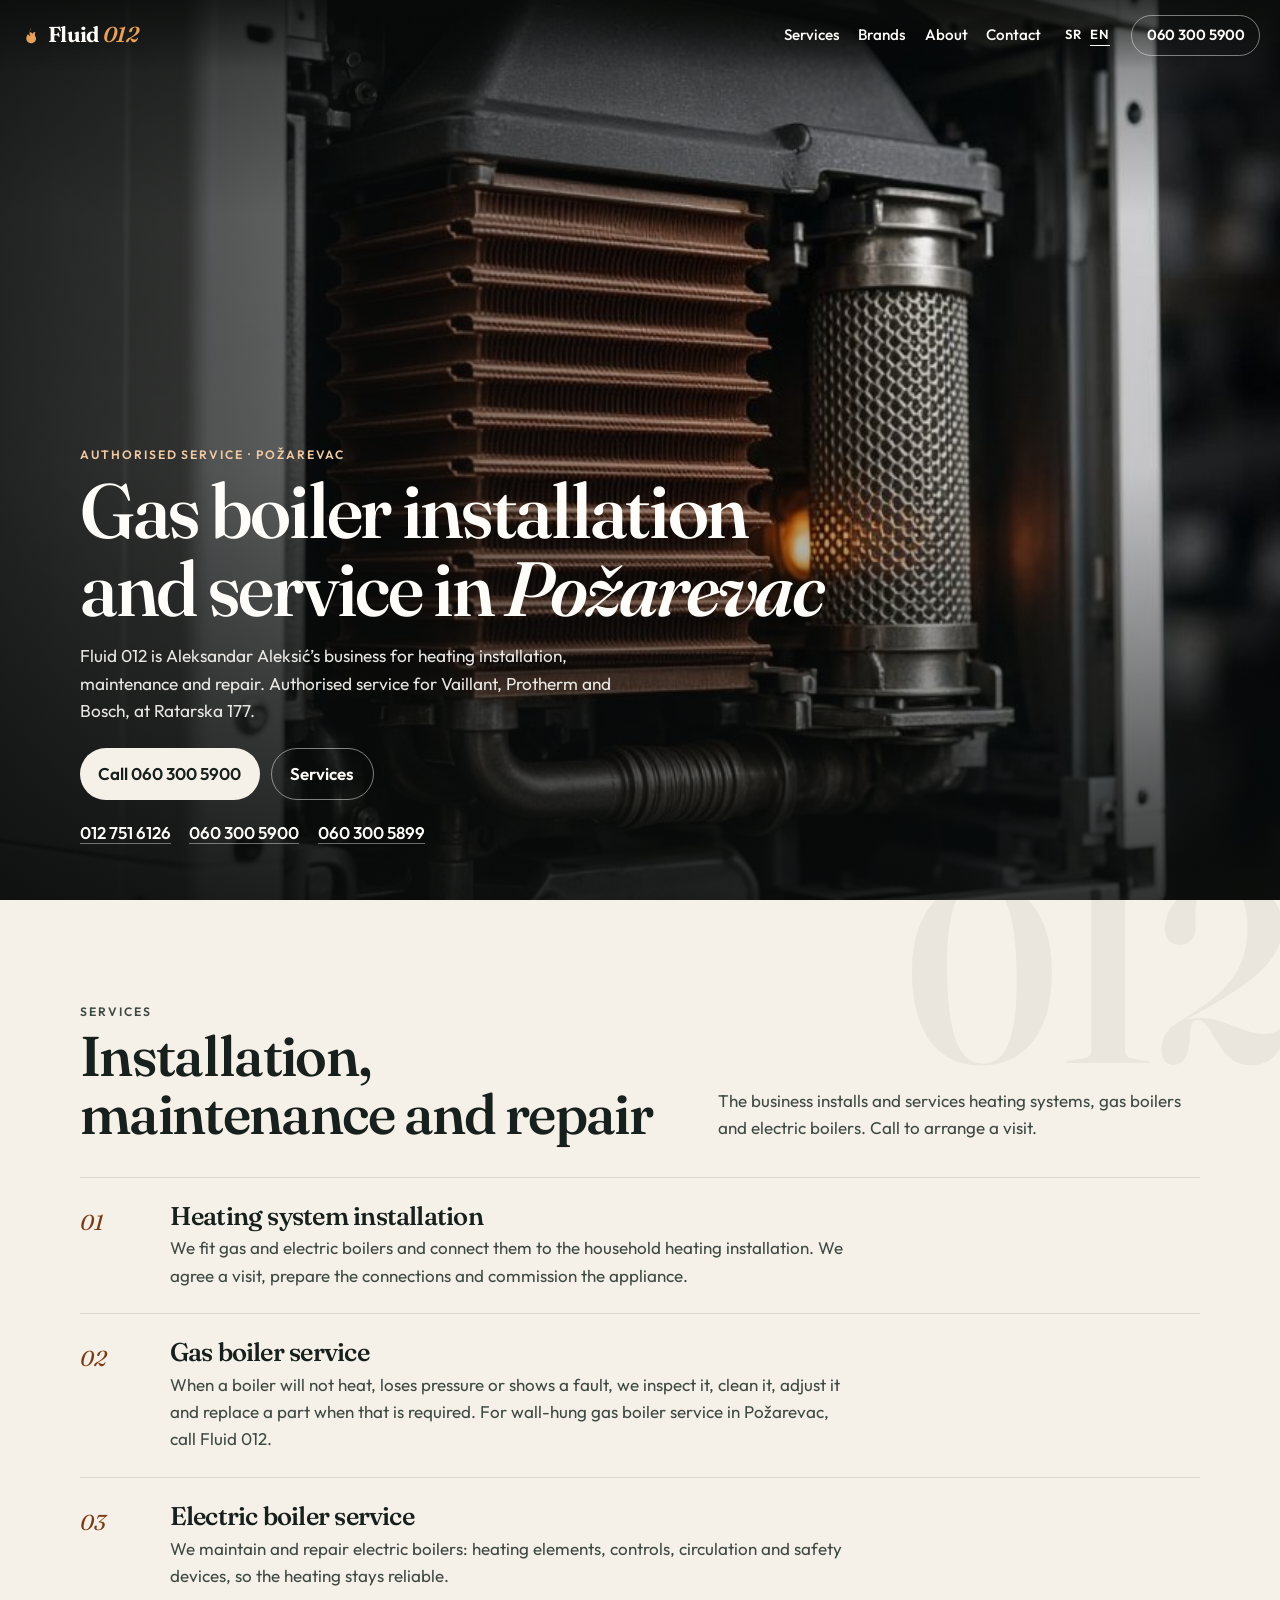
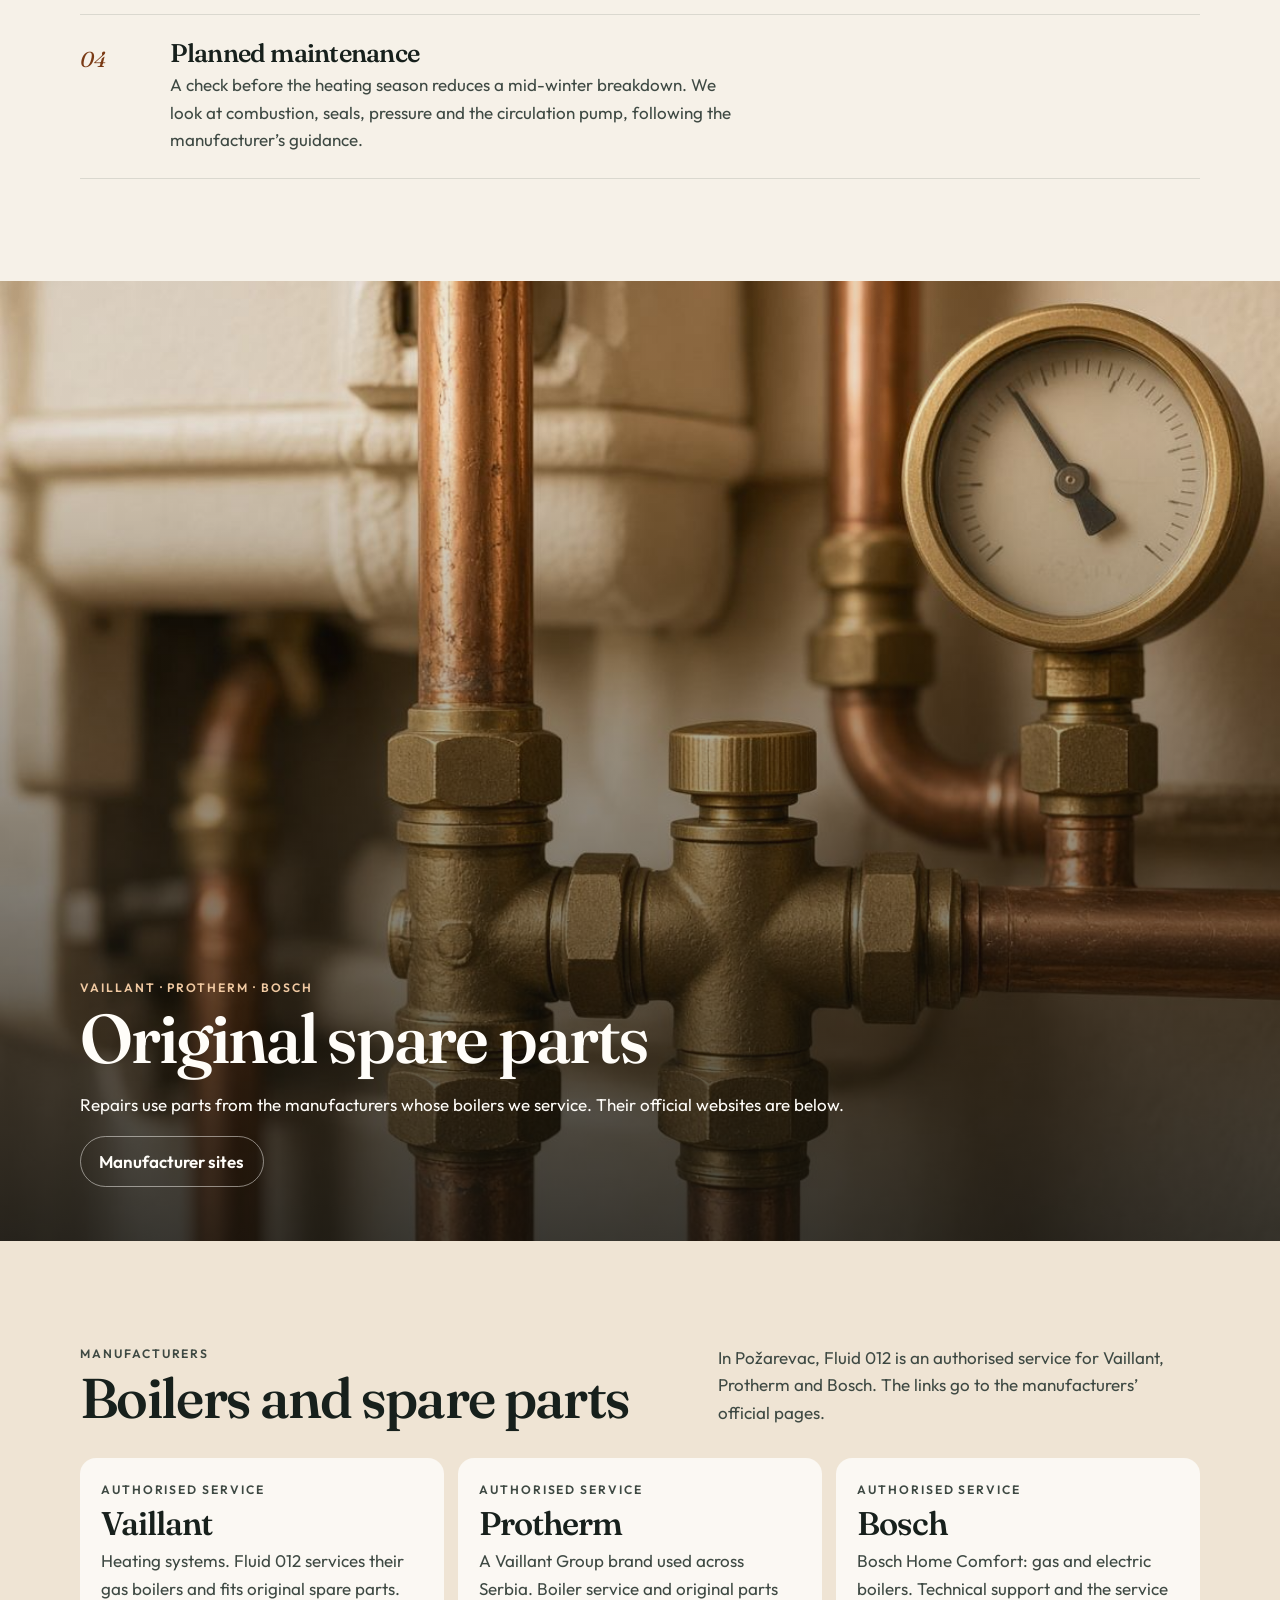
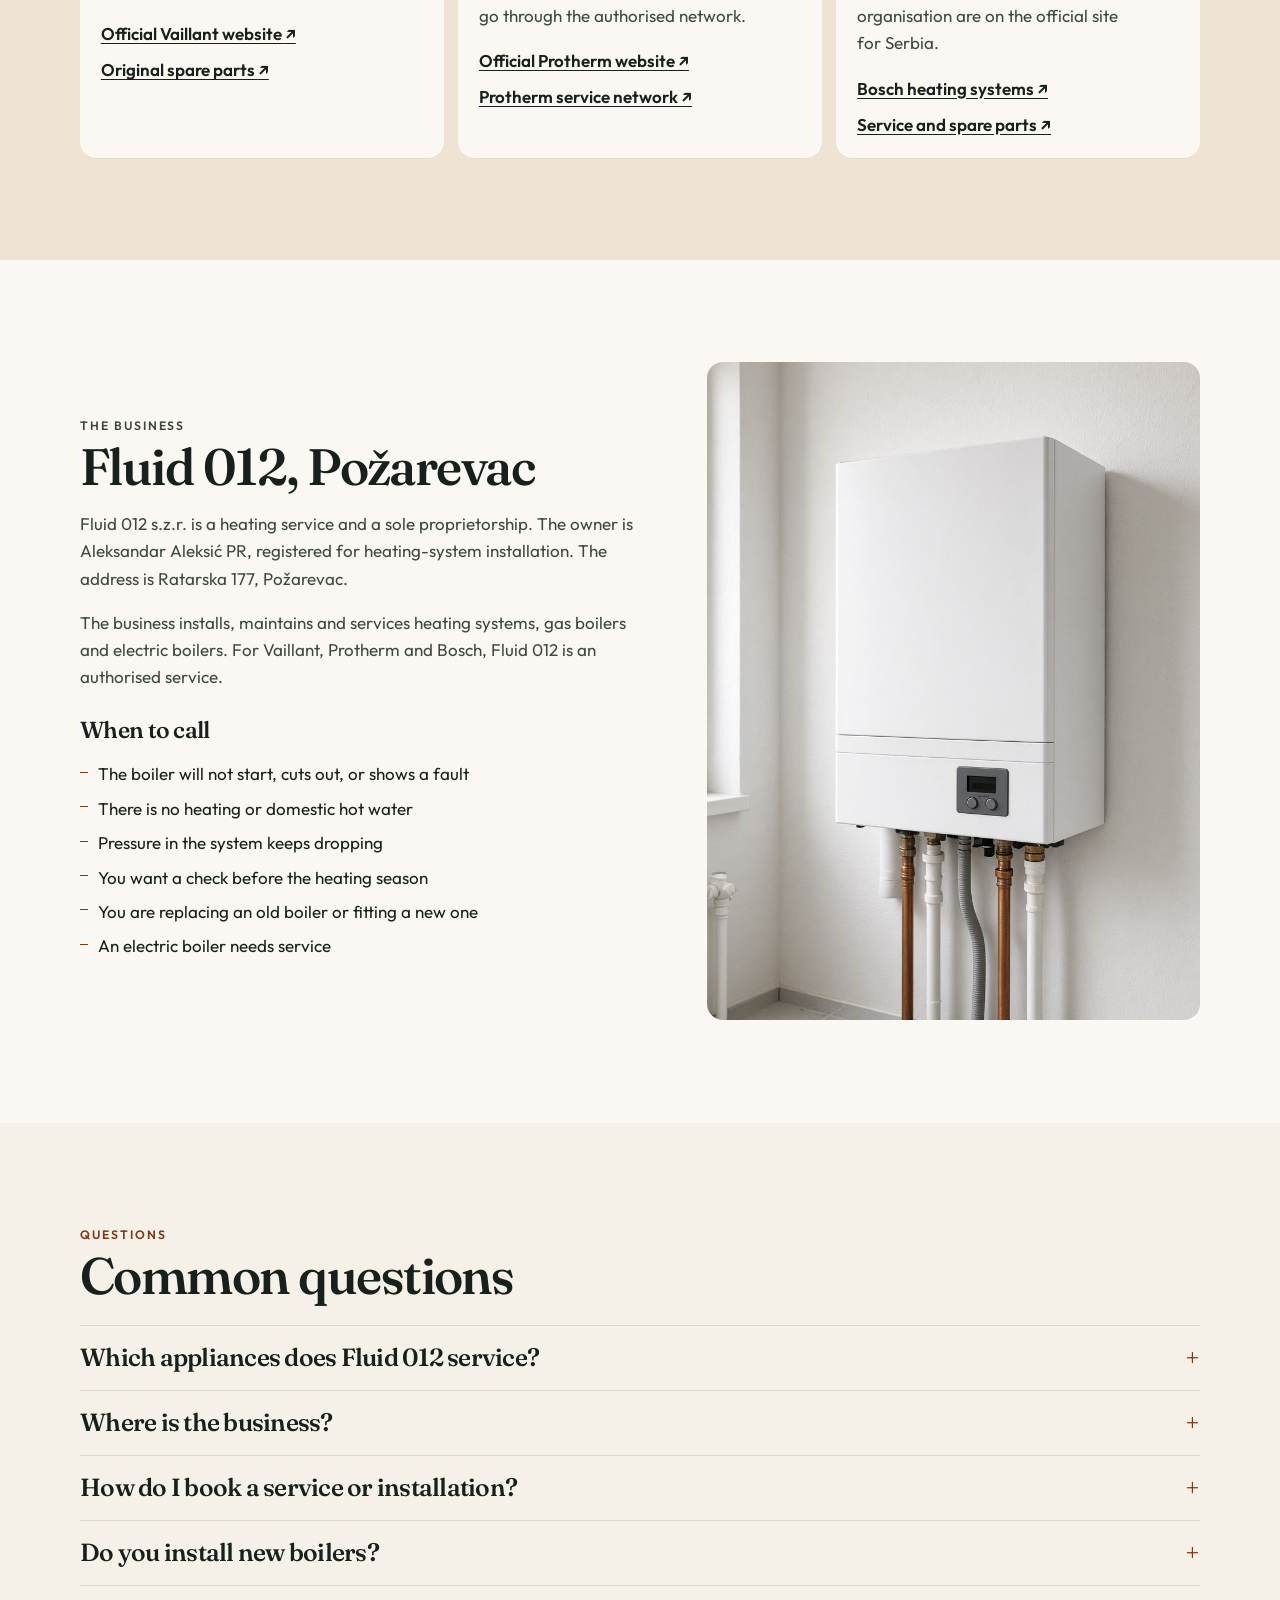
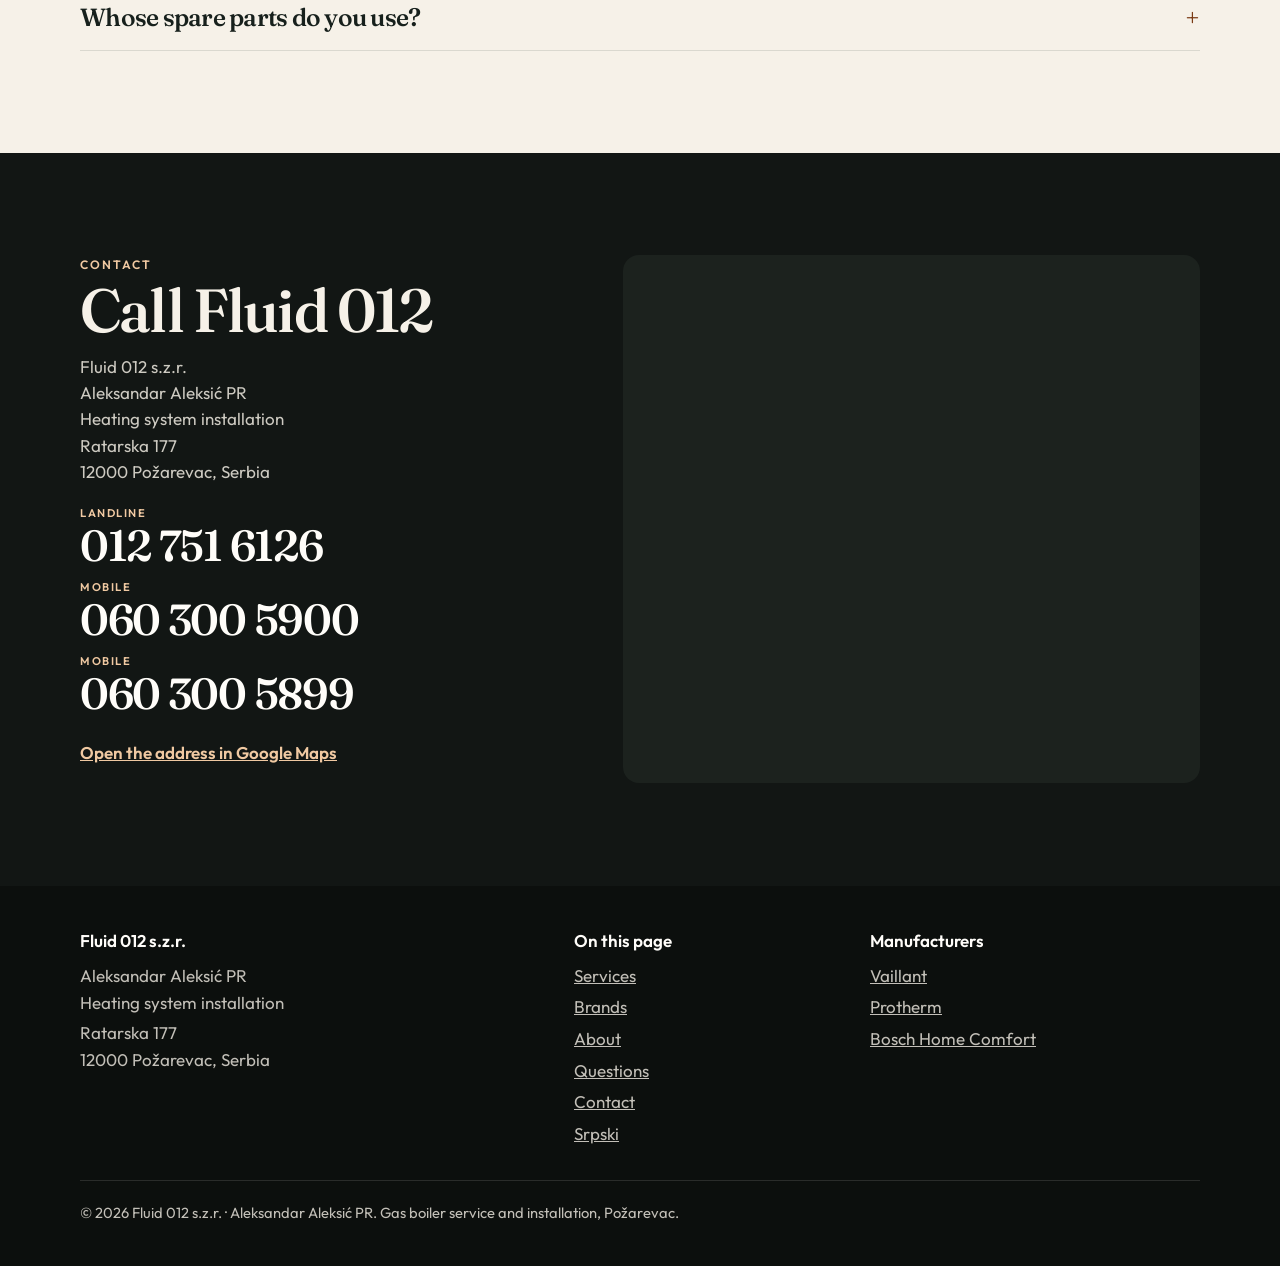
==== en/index.html @ 0beab087 "Dodaj prvu verziju sajta Fluid 012. Dvojezična stranica za servis gasnih kotlova u Požarevcu, sa SEO" ====
<!DOCTYPE html>
<html lang="en">
<head>
  <meta charset="utf-8">
  <meta name="viewport" content="width=device-width, initial-scale=1">
  <title>Gas boiler service in Požarevac | Fluid 012</title>
  <meta name="description" content="Installation, maintenance and service of gas and electric boilers in Požarevac, Serbia. Authorised for Vaillant, Protherm and Bosch. Ratarska 177.">
  <meta name="robots" content="index, follow, max-image-preview:large, max-snippet:-1, max-video-preview:-1">
  <meta name="author" content="Fluid 012">
  <meta name="theme-color" content="#101411">
  <meta name="format-detection" content="telephone=no">
  <meta name="geo.placename" content="Požarevac">
  <meta name="geo.region" content="RS">
  <meta name="geo.position" content="44.6286183;21.1639427">
  <meta name="ICBM" content="44.6286183, 21.1639427">
  <link rel="canonical" href="/en/">
  <link rel="alternate" hreflang="sr" href="/">
  <link rel="alternate" hreflang="en" href="/en/">
  <link rel="alternate" hreflang="x-default" href="/">
  <meta property="og:type" content="website">
  <meta property="og:locale" content="en_GB">
  <meta property="og:locale:alternate" content="sr_RS">
  <meta property="og:site_name" content="Fluid 012">
  <meta property="og:title" content="Gas boiler service in Požarevac | Fluid 012">
  <meta property="og:description" content="Installation, maintenance and service of gas and electric boilers. Authorised service for Vaillant, Protherm and Bosch. Ratarska 177, Požarevac.">
  <meta property="og:url" content="/en/">
  <meta property="og:image" content="/images/og-fluid-012.jpg">
  <meta property="og:image:width" content="1200">
  <meta property="og:image:height" content="675">
  <meta property="og:image:alt" content="Close-up of a wall-hung gas boiler heat exchanger and burner">
  <meta name="twitter:card" content="summary_large_image">
  <meta name="twitter:title" content="Gas boiler service in Požarevac | Fluid 012">
  <meta name="twitter:description" content="Installation, maintenance and service of gas and electric boilers in Požarevac. Vaillant, Protherm and Bosch.">
  <meta name="twitter:image" content="/images/og-fluid-012.jpg">
  <link rel="icon" href="../favicon.svg" type="image/svg+xml">
  <link rel="manifest" href="../site.webmanifest">
  <link rel="preload" as="image" href="../images/servis-gasnog-kotla.jpg" fetchpriority="high">
  <link rel="preconnect" href="https://fonts.googleapis.com">
  <link rel="preconnect" href="https://fonts.gstatic.com" crossorigin>
  <link href="https://fonts.googleapis.com/css2?family=Fraunces:ital,opsz,wght@0,9..144,560;0,9..144,640;1,9..144,560&family=Outfit:wght@400;500;600&display=swap" rel="stylesheet">
  <link rel="stylesheet" href="../css/styles.css?v=5">
  <script type="application/ld+json" id="ld">
  {
    "@context": "https://schema.org",
    "@graph": [
      {
        "@type": "HVACBusiness",
        "@id": "/en/#business",
        "name": "Fluid 012",
        "legalName": "Aleksandar Aleksić PR Instalacija grejnih sistema",
        "alternateName": ["Fluid 012 s.z.r.", "Aleksandar Aleksić PR"],
        "description": "Installation, maintenance and servicing of heating systems, gas boilers and electric boilers in Požarevac, Serbia. Authorised service for Vaillant, Protherm and Bosch.",
        "url": "/en/",
        "image": "/images/servis-gasnog-kotla.jpg",
        "logo": "/favicon.svg",
        "telephone": "+381127516126",
        "address": {
          "@type": "PostalAddress",
          "streetAddress": "Ratarska 177",
          "postalCode": "12000",
          "addressLocality": "Požarevac",
          "addressCountry": "RS"
        },
        "geo": {
          "@type": "GeoCoordinates",
          "latitude": 44.6286183,
          "longitude": 21.1639427
        },
        "hasMap": "https://www.openstreetmap.org/?mlat=44.6286183&mlon=21.1639427#map=18/44.6286183/21.1639427",
        "areaServed": {
          "@type": "City",
          "name": "Požarevac"
        },
        "slogan": "Gas boiler installation and service in Požarevac",
        "contactPoint": [
          {
            "@type": "ContactPoint",
            "telephone": "+381127516126",
            "contactType": "customer service",
            "areaServed": "RS",
            "availableLanguage": "Serbian"
          },
          {
            "@type": "ContactPoint",
            "telephone": "+381603005900",
            "contactType": "customer service",
            "areaServed": "RS",
            "availableLanguage": "Serbian"
          },
          {
            "@type": "ContactPoint",
            "telephone": "+381603005899",
            "contactType": "customer service",
            "areaServed": "RS",
            "availableLanguage": "Serbian"
          }
        ],
        "hasOfferCatalog": {
          "@type": "OfferCatalog",
          "name": "Heating services",
          "itemListElement": [
            {
              "@type": "Offer",
              "itemOffered": {
                "@type": "Service",
                "name": "Heating system installation",
                "serviceType": "Heating installation",
                "areaServed": "Požarevac"
              }
            },
            {
              "@type": "Offer",
              "itemOffered": {
                "@type": "Service",
                "name": "Gas boiler service",
                "serviceType": "Gas boiler repair",
                "areaServed": "Požarevac"
              }
            },
            {
              "@type": "Offer",
              "itemOffered": {
                "@type": "Service",
                "name": "Electric boiler service",
                "serviceType": "Electric boiler repair",
                "areaServed": "Požarevac"
              }
            },
            {
              "@type": "Offer",
              "itemOffered": {
                "@type": "Service",
                "name": "Heating system maintenance",
                "serviceType": "Heating maintenance",
                "areaServed": "Požarevac"
              }
            }
          ]
        }
      },
      {
        "@type": "WebPage",
        "@id": "/en/#page",
        "url": "/en/",
        "name": "Gas boiler service in Požarevac | Fluid 012",
        "description": "Installation, maintenance and service of gas and electric boilers in Požarevac. Authorised service for Vaillant, Protherm and Bosch.",
        "inLanguage": "en",
        "isPartOf": { "@id": "/en/#business" },
        "about": { "@id": "/en/#business" },
        "primaryImageOfPage": {
          "@type": "ImageObject",
          "url": "/images/servis-gasnog-kotla.jpg",
          "width": 1280,
          "height": 720,
          "caption": "Close-up of a wall-hung gas boiler heat exchanger and burner"
        }
      },
      {
        "@type": "FAQPage",
        "@id": "/en/#faq",
        "inLanguage": "en",
        "mainEntity": [
          {
            "@type": "Question",
            "name": "Which appliances does Fluid 012 service?",
            "acceptedAnswer": {
              "@type": "Answer",
              "text": "Fluid 012 installs, maintains and services heating systems, gas boilers and electric boilers. It is an authorised service for Vaillant, Protherm and Bosch."
            }
          },
          {
            "@type": "Question",
            "name": "Where is the business?",
            "acceptedAnswer": {
              "@type": "Answer",
              "text": "Ratarska 177, 12000 Požarevac, Serbia."
            }
          },
          {
            "@type": "Question",
            "name": "How do I book a service or installation?",
            "acceptedAnswer": {
              "@type": "Answer",
              "text": "Call 012 751 6126, 060 300 5900 or 060 300 5899 and arrange a time."
            }
          },
          {
            "@type": "Question",
            "name": "Do you install new boilers?",
            "acceptedAnswer": {
              "@type": "Answer",
              "text": "Yes. The business installs and services heating systems, gas boilers and electric boilers."
            }
          },
          {
            "@type": "Question",
            "name": "Whose spare parts do you use?",
            "acceptedAnswer": {
              "@type": "Answer",
              "text": "Original spare parts from Vaillant, Protherm and Bosch. Official pages of those manufacturers are in the Boilers and spare parts section."
            }
          }
        ]
      }
    ]
  }
  </script>
</head>
<body>
  <a class="skip" href="#sadrzaj">Skip to content</a>
  <header class="site-header" data-header>
    <a class="logo" href="#vrh">
      <svg viewBox="0 0 32 32" aria-hidden="true"><path fill="#e7a15a" d="M16.6 4.2c.5 3.4-.7 5.3-2.1 7.2 2.3-.3 4.4.8 5.2 3 .9-2.2 3-3.3 4.9-3-1.5 3-.8 5.5.2 7.4 2.1 3.4.2 8.6-4.6 9.9-4.4 1.2-8.8-1.2-9.9-5.2-.9-3.5.6-6.3 2.5-9 .8 1.8 2.2 2.8 3.6 2.9-1.6-3-1.5-6.2.2-13.2z"/></svg>
      <span>Fluid <em>012</em></span>
    </a>
    <button class="nav-toggle" type="button" aria-expanded="false" aria-controls="nav" data-nav-toggle>
      <span class="sr-only">Menu</span>
      <span aria-hidden="true"></span>
    </button>
    <nav class="site-nav" id="nav" data-nav aria-label="Main">
      <a href="#usluge">Services</a>
      <a href="#brendovi">Brands</a>
      <a href="#o-nama">About</a>
      <a href="#kontakt">Contact</a>
      <span class="lang">
        <a href="../index.html" hreflang="sr" lang="sr">SR</a>
        <a href="index.html" hreflang="en" lang="en" aria-current="page">EN</a>
      </span>
    </nav>
    <a class="header-call" href="tel:+381603005900">060 300 5900</a>
  </header>

  <main id="sadrzaj">
    <section class="hero" id="vrh" aria-labelledby="naslov">
      <img class="hero__photo" src="../images/servis-gasnog-kotla.jpg" width="1280" height="720" alt="Close-up of the copper heat exchanger and burner inside a wall-hung gas boiler" fetchpriority="high" decoding="async">
      <div class="hero__shade" aria-hidden="true"></div>
      <div class="hero__inner wrap">
        <p class="eyebrow eyebrow--light">Authorised service · Požarevac</p>
        <h1 id="naslov">Gas boiler installation and service in <em>Požarevac</em></h1>
        <p class="hero__lead">Fluid 012 is Aleksandar Aleksić’s business for heating installation, maintenance and repair. Authorised service for Vaillant, Protherm and Bosch, at Ratarska 177.</p>
        <div class="hero__actions">
          <a class="btn btn--light" href="tel:+381603005900">Call 060 300 5900</a>
          <a class="btn btn--ghost" href="#usluge">Services</a>
        </div>
        <ul class="phone-row">
          <li><a href="tel:+381127516126">012 751 6126</a></li>
          <li><a href="tel:+381603005900">060 300 5900</a></li>
          <li><a href="tel:+381603005899">060 300 5899</a></li>
        </ul>
      </div>
    </section>

    <section class="section services" id="usluge" aria-labelledby="usluge-naslov">
      <p class="watermark" aria-hidden="true">012</p>
      <div class="wrap">
        <div class="section-head">
          <div>
            <p class="eyebrow">Services</p>
            <h2 id="usluge-naslov">Installation, maintenance and repair</h2>
          </div>
          <p>The business installs and services heating systems, gas boilers and electric boilers. Call to arrange a visit.</p>
        </div>
        <ol class="service-list">
          <li>
            <article class="service">
              <span class="service__n">01</span>
              <div>
                <h3>Heating system installation</h3>
                <p>We fit gas and electric boilers and connect them to the household heating installation. We agree a visit, prepare the connections and commission the appliance.</p>
              </div>
            </article>
          </li>
          <li>
            <article class="service">
              <span class="service__n">02</span>
              <div>
                <h3>Gas boiler service</h3>
                <p>When a boiler will not heat, loses pressure or shows a fault, we inspect it, clean it, adjust it and replace a part when that is required. For wall-hung gas boiler service in Požarevac, call Fluid 012.</p>
              </div>
            </article>
          </li>
          <li>
            <article class="service">
              <span class="service__n">03</span>
              <div>
                <h3>Electric boiler service</h3>
                <p>We maintain and repair electric boilers: heating elements, controls, circulation and safety devices, so the heating stays reliable.</p>
              </div>
            </article>
          </li>
          <li>
            <article class="service">
              <span class="service__n">04</span>
              <div>
                <h3>Planned maintenance</h3>
                <p>A check before the heating season reduces a mid-winter breakdown. We look at combustion, seals, pressure and the circulation pump, following the manufacturer’s guidance.</p>
              </div>
            </article>
          </li>
        </ol>
      </div>
    </section>

    <section class="band" aria-labelledby="delovi-naslov">
      <img src="../images/rezervni-delovi-grejanje.jpg" width="1152" height="864" alt="Close-up of copper heating pipes, brass valves and a pressure gauge" loading="lazy" decoding="async">
      <div class="band__shade" aria-hidden="true"></div>
      <div class="band__copy">
        <div class="wrap">
          <p class="eyebrow eyebrow--light">Vaillant · Protherm · Bosch</p>
          <h2 id="delovi-naslov">Original spare parts</h2>
          <p>Repairs use parts from the manufacturers whose boilers we service. Their official websites are below.</p>
          <a class="btn btn--ghost" href="#brendovi">Manufacturer sites</a>
        </div>
      </div>
    </section>

    <section class="section brands" id="brendovi" aria-labelledby="brendovi-naslov">
      <div class="wrap">
        <div class="section-head">
          <div>
            <p class="eyebrow">Manufacturers</p>
            <h2 id="brendovi-naslov">Boilers and spare parts</h2>
          </div>
          <p>In Požarevac, Fluid 012 is an authorised service for Vaillant, Protherm and Bosch. The links go to the manufacturers’ official pages.</p>
        </div>
        <div class="brand-grid">
          <article class="brand">
            <p class="eyebrow">Authorised service</p>
            <h3>Vaillant</h3>
            <p>Heating systems. Fluid 012 services their gas boilers and fits original spare parts.</p>
            <div class="brand__links">
              <a href="https://www.vaillant.rs/" target="_blank" rel="noopener noreferrer">Official Vaillant website <span aria-hidden="true">↗</span><span class="sr-only"> (opens in a new window)</span></a>
              <a href="https://www.vaillant.rs/servis/treba-vam-popravka-tu-smo-da-vas-podrzimo/" target="_blank" rel="noopener noreferrer">Original spare parts <span aria-hidden="true">↗</span><span class="sr-only"> (opens in a new window)</span></a>
            </div>
          </article>
          <article class="brand">
            <p class="eyebrow">Authorised service</p>
            <h3>Protherm</h3>
            <p>A Vaillant Group brand used across Serbia. Boiler service and original parts go through the authorised network.</p>
            <div class="brand__links">
              <a href="https://protherm.rs/" target="_blank" rel="noopener noreferrer">Official Protherm website <span aria-hidden="true">↗</span><span class="sr-only"> (opens in a new window)</span></a>
              <a href="https://protherm.rs/servis/servis/" target="_blank" rel="noopener noreferrer">Protherm service network <span aria-hidden="true">↗</span><span class="sr-only"> (opens in a new window)</span></a>
            </div>
          </article>
          <article class="brand">
            <p class="eyebrow">Authorised service</p>
            <h3>Bosch</h3>
            <p>Bosch Home Comfort: gas and electric boilers. Technical support and the service organisation are on the official site for Serbia.</p>
            <div class="brand__links">
              <a href="https://www.bosch-homecomfort.com/rs/sr/ocs/rezidencijalni-objekti/sistemi-grejanja-18047456-c/" target="_blank" rel="noopener noreferrer">Bosch heating systems <span aria-hidden="true">↗</span><span class="sr-only"> (opens in a new window)</span></a>
              <a href="https://www.bosch-homecomfort.com/rs/sr/rezidencijalni-objekti/servis-i-podrska/tehnicka-podrska-i-servis/" target="_blank" rel="noopener noreferrer">Service and spare parts <span aria-hidden="true">↗</span><span class="sr-only"> (opens in a new window)</span></a>
            </div>
          </article>
        </div>
      </div>
    </section>

    <section class="section about" id="o-nama" aria-labelledby="o-nama-naslov">
      <div class="wrap about__grid">
        <div class="about__copy">
          <p class="eyebrow">The business</p>
          <h2 id="o-nama-naslov">Fluid 012, Požarevac</h2>
          <p>Fluid 012 s.z.r. is a heating service and a sole proprietorship. The owner is Aleksandar Aleksić PR, registered for heating-system installation. The address is Ratarska 177, Požarevac.</p>
          <p>The business installs, maintains and services heating systems, gas boilers and electric boilers. For Vaillant, Protherm and Bosch, Fluid 012 is an authorised service.</p>
          <h3>When to call</h3>
          <ul class="checklist">
            <li>The boiler will not start, cuts out, or shows a fault</li>
            <li>There is no heating or domestic hot water</li>
            <li>Pressure in the system keeps dropping</li>
            <li>You want a check before the heating season</li>
            <li>You are replacing an old boiler or fitting a new one</li>
            <li>An electric boiler needs service</li>
          </ul>
        </div>
        <figure class="about__figure">
          <img src="../images/zidni-gasni-kotao.jpg" width="864" height="1152" alt="White wall-hung gas boiler with copper and white pipe connections, photographed up close" loading="lazy" decoding="async">
        </figure>
      </div>
    </section>

    <section class="section faq" id="pitanja" aria-labelledby="pitanja-naslov">
      <div class="wrap">
        <p class="eyebrow">Questions</p>
        <h2 id="pitanja-naslov">Common questions</h2>
        <details>
          <summary><h3>Which appliances does Fluid 012 service?</h3></summary>
          <p>Fluid 012 installs, maintains and services heating systems, gas boilers and electric boilers. It is an authorised service for Vaillant, Protherm and Bosch.</p>
        </details>
        <details>
          <summary><h3>Where is the business?</h3></summary>
          <p>Ratarska 177, 12000 Požarevac, Serbia.</p>
        </details>
        <details>
          <summary><h3>How do I book a service or installation?</h3></summary>
          <p>Call <a href="tel:+381127516126">012 751 6126</a>, <a href="tel:+381603005900">060 300 5900</a> or <a href="tel:+381603005899">060 300 5899</a> and arrange a time.</p>
        </details>
        <details>
          <summary><h3>Do you install new boilers?</h3></summary>
          <p>Yes. The business installs and services heating systems, gas boilers and electric boilers.</p>
        </details>
        <details>
          <summary><h3>Whose spare parts do you use?</h3></summary>
          <p>Original spare parts from Vaillant, Protherm and Bosch. Official pages are in the <a href="#brendovi">Boilers and spare parts</a> section.</p>
        </details>
      </div>
    </section>

    <section class="contact" id="kontakt" aria-labelledby="kontakt-naslov">
      <div class="wrap contact__grid">
        <div>
          <p class="eyebrow eyebrow--light">Contact</p>
          <h2 id="kontakt-naslov">Call Fluid 012</h2>
          <address>
            Fluid 012 s.z.r.<br>
            Aleksandar Aleksić PR<br>
            Heating system installation<br>
            Ratarska 177<br>
            12000 Požarevac, Serbia
          </address>
          <ul class="contact__phones">
            <li><a href="tel:+381127516126"><small>Landline</small>012 751 6126</a></li>
            <li><a href="tel:+381603005900"><small>Mobile</small>060 300 5900</a></li>
            <li><a href="tel:+381603005899"><small>Mobile</small>060 300 5899</a></li>
          </ul>
          <p><a class="map-link" href="https://www.google.com/maps/search/?api=1&amp;query=Ratarska+177,+12000+Po%C5%BEarevac" target="_blank" rel="noopener noreferrer">Open the address in Google Maps <span class="sr-only">(opens in a new window)</span></a></p>
        </div>
        <div class="map-frame">
          <iframe title="Map: Ratarska 177, Požarevac" src="https://www.openstreetmap.org/export/embed.html?bbox=21.1559%2C44.6236%2C21.1719%2C44.6336&amp;layer=mapnik&amp;marker=44.6286183%2C21.1639427" loading="lazy" referrerpolicy="no-referrer-when-downgrade"></iframe>
        </div>
      </div>
    </section>
  </main>

  <footer class="site-footer">
    <div class="wrap footer__grid">
      <div>
        <strong>Fluid 012 s.z.r.</strong>
        <p>Aleksandar Aleksić PR<br>Heating system installation</p>
        <p>Ratarska 177<br>12000 Požarevac, Serbia</p>
      </div>
      <div>
        <strong>On this page</strong>
        <ul>
          <li><a href="#usluge">Services</a></li>
          <li><a href="#brendovi">Brands</a></li>
          <li><a href="#o-nama">About</a></li>
          <li><a href="#pitanja">Questions</a></li>
          <li><a href="#kontakt">Contact</a></li>
          <li><a href="../index.html" hreflang="sr" lang="sr">Srpski</a></li>
        </ul>
      </div>
      <div>
        <strong>Manufacturers</strong>
        <ul>
          <li><a href="https://www.vaillant.rs/" target="_blank" rel="noopener noreferrer">Vaillant</a></li>
          <li><a href="https://protherm.rs/" target="_blank" rel="noopener noreferrer">Protherm</a></li>
          <li><a href="https://www.bosch-homecomfort.com/rs/sr/ocs/rezidencijalni-objekti/sistemi-grejanja-18047456-c/" target="_blank" rel="noopener noreferrer">Bosch Home Comfort</a></li>
        </ul>
      </div>
    </div>
    <div class="wrap legal">
      <p>© <span data-year>2026</span> Fluid 012 s.z.r. · Aleksandar Aleksić PR. Gas boiler service and installation, Požarevac.</p>
    </div>
  </footer>
  <a class="callbar" href="tel:+381603005900">Call · 060 300 5900</a>
  <script src="../js/main.js"></script>
</body>
</html>
---- css/styles.css ----
:root {
  --ink: #17201c;
  --ink-soft: #3e4943;
  --cream: #f6f1e8;
  --cream-deep: #efe4d4;
  --paper: #fbf8f3;
  --copper: #c56a32;
  --copper-deep: #7a3a14;
  --copper-light: #f0c9a2;
  --line: rgba(23, 32, 28, 0.12);
  --dark: #121614;
  --header: 4.4rem;
  --max: 70rem;
  --serif: "Fraunces", "Iowan Old Style", Palatino, Georgia, serif;
  --sans: "Outfit", "Segoe UI", sans-serif;
  color-scheme: light;
}

*,
*::before,
*::after { box-sizing: border-box; }

html { scroll-behavior: smooth; }
[id] { scroll-margin-top: calc(var(--header) + 0.6rem); }

body {
  margin: 0;
  font-family: var(--sans);
  font-size: 1.0625rem;
  font-weight: 400;
  line-height: 1.6;
  color: var(--ink);
  background: var(--cream);
}

img { max-width: 100%; display: block; }
button, input { font: inherit; }
a { color: inherit; }
h1, h2, h3 {
  font-family: var(--serif);
  font-weight: 560;
  letter-spacing: -0.03em;
  line-height: 1.02;
  text-wrap: balance;
}
p { text-wrap: pretty; }

::selection { background: #e7b48a; color: var(--ink); }

:focus-visible {
  outline: 2px solid var(--copper);
  outline-offset: 3px;
}

.skip {
  position: absolute;
  left: 0.8rem;
  top: -4rem;
  z-index: 80;
  background: var(--paper);
  color: var(--ink);
  padding: 0.55rem 0.8rem;
  border-radius: 0.4rem;
}

.skip:focus { top: 0.6rem; }

.sr-only {
  position: absolute;
  width: 1px;
  height: 1px;
  padding: 0;
  margin: -1px;
  overflow: hidden;
  clip: rect(0, 0, 0, 0);
  white-space: nowrap;
  border: 0;
}

.wrap {
  width: min(var(--max), calc(100% - 2.5rem));
  margin-inline: auto;
}

.eyebrow {
  margin: 0;
  font-family: var(--sans);
  font-size: 0.76rem;
  font-weight: 600;
  letter-spacing: 0.16em;
  text-transform: uppercase;
  color: var(--copper-deep);
}

.eyebrow--light { color: var(--copper-light); }

.site-header {
  position: fixed;
  inset: 0 0 auto 0;
  z-index: 30;
  display: flex;
  align-items: center;
  gap: 1rem;
  height: var(--header);
  padding: 0 1.25rem;
  color: #fffdf9;
  background: linear-gradient(180deg, rgba(8, 10, 9, 0.62), rgba(8, 10, 9, 0));
}

.site-header.is-solid {
  color: var(--ink);
  background: rgba(246, 241, 232, 0.94);
  backdrop-filter: blur(14px);
  box-shadow: 0 1px 0 rgba(23, 32, 28, 0.08);
}

.logo {
  display: inline-flex;
  align-items: center;
  gap: 0.5rem;
  text-decoration: none;
  font-family: var(--serif);
  font-size: 1.35rem;
  font-weight: 640;
  letter-spacing: -0.03em;
}

.logo svg { width: 1.25rem; height: 1.25rem; flex: none; }
.logo em { font-style: italic; font-weight: 560; color: #e7a15a; }

.site-nav {
  display: flex;
  align-items: center;
  gap: 1.15rem;
  margin-left: auto;
}

.site-nav > a {
  text-decoration: none;
  font-size: 0.95rem;
  font-weight: 500;
}

.lang {
  display: inline-flex;
  gap: 0.45rem;
  margin-left: 0.35rem;
  font-size: 0.82rem;
  letter-spacing: 0.08em;
}

.lang a { text-decoration: none; font-weight: 600; }
.lang a[aria-current="page"] { border-bottom: 1px solid currentColor; }

.header-call {
  display: inline-flex;
  align-items: center;
  margin-left: 0.35rem;
  padding: 0.48rem 0.9rem;
  border-radius: 999px;
  border: 1px solid rgba(255, 253, 249, 0.45);
  text-decoration: none;
  font-weight: 600;
  font-size: 0.92rem;
  white-space: nowrap;
}

.is-solid .header-call {
  background: var(--ink);
  color: var(--cream);
  border-color: var(--ink);
}

.nav-toggle {
  display: flex;
  align-items: center;
  justify-content: center;
  position: fixed;
  top: 0.85rem;
  right: 0.9rem;
  z-index: 60;
  width: 2.75rem;
  height: 2.75rem;
  margin: 0;
  border-radius: 999px;
  border: 1px solid rgba(255, 253, 249, 0.9);
  background: rgba(16, 20, 17, 0.72);
  color: #fffdf9;
  cursor: pointer;
}

@media (min-width: 861px) {
  .nav-toggle { display: none; }
}

.nav-toggle span[aria-hidden="true"] {
  display: block;
  width: 1.05rem;
  height: 1px;
  background: currentColor;
  box-shadow: 0 6px 0 currentColor;
}

.hero {
  position: relative;
  min-height: 100vh;
  min-height: 100svh;
  color: #fffdf9;
  background: var(--dark);
  overflow: hidden;
}

.hero__photo {
  position: absolute;
  left: 50%;
  top: 48%;
  width: 118%;
  height: 118%;
  max-width: none;
  object-fit: cover;
  object-position: 50% 46%;
  transform: translate(-50%, -50%) scale(1);
  animation: push 26s ease-in-out infinite alternate;
}

@keyframes push {
  from { transform: translate(-50%, -50%) scale(1); }
  to { transform: translate(-50%, -50%) scale(1.08); }
}

.hero__shade {
  position: absolute;
  inset: 0;
  background:
    linear-gradient(90deg, rgba(10, 12, 11, 0.78) 0%, rgba(10, 12, 11, 0.42) 42%, rgba(10, 12, 11, 0.05) 70%),
    linear-gradient(180deg, rgba(10, 12, 11, 0.45) 0%, rgba(10, 12, 11, 0) 24%, rgba(10, 12, 11, 0.05) 52%, rgba(10, 12, 11, 0.78) 100%);
}

.hero__inner {
  position: relative;
  z-index: 1;
  min-height: 100vh;
  min-height: 100svh;
  display: flex;
  flex-direction: column;
  justify-content: flex-end;
  padding-top: calc(var(--header) + 1rem);
  padding-bottom: clamp(2.4rem, 6vh, 4.4rem);
}

.hero__inner > * { min-width: 0; max-width: 100%; }

.hero h1 {
  max-width: min(10.5em, 100%);
  margin: 0.45rem 0 0.85rem;
  font-size: clamp(2.7rem, 6vw, 5.15rem);
  font-weight: 560;
  color: #fffdf9;
}
}

.hero h1 em {
  font-style: italic;
  font-weight: 560;
  color: var(--copper-light);
}

.hero__lead {
  max-width: min(36rem, 100%);
  margin: 0;
  color: rgba(255, 253, 249, 0.9);
  font-size: 1.08rem;
}

.hero__actions {
  display: flex;
  flex-wrap: wrap;
  gap: 0.7rem;
  margin-top: 1.45rem;
}

.btn {
  display: inline-flex;
  align-items: center;
  justify-content: center;
  min-height: 3.05rem;
  padding: 0.7rem 1.15rem;
  border-radius: 999px;
  text-decoration: none;
  font-weight: 600;
}

.btn--light { background: var(--cream); color: var(--ink); }
.btn--light:hover { background: #fff; }
.btn--ghost { color: #fffdf9; border: 1px solid rgba(255, 253, 249, 0.48); }
.btn--ghost:hover { background: rgba(255, 253, 249, 0.08); }
.btn--dark { background: var(--ink); color: var(--cream); }
.btn--dark:hover { background: #000; }

.phone-row {
  display: flex;
  flex-wrap: wrap;
  gap: 0.35rem 1.15rem;
  margin: 1.2rem 0 0;
  padding: 0;
  list-style: none;
}

.phone-row a {
  text-decoration: none;
  border-bottom: 1px solid rgba(255, 253, 249, 0.4);
  font-weight: 560;
}

.section { padding: clamp(4.2rem, 8vw, 7rem) 0; }

.section-head {
  display: grid;
  grid-template-columns: 1.1fr 0.9fr;
  gap: 1rem 3rem;
  align-items: end;
}

.section-head h2 {
  margin: 0.35rem 0 0;
  font-size: clamp(2.15rem, 4.4vw, 3.5rem);
}

.section-head p { margin: 0; color: var(--ink-soft); }

.services { position: relative; overflow: hidden; }

.watermark {
  position: absolute;
  right: -0.06em;
  top: -0.12em;
  margin: 0;
  font-family: var(--serif);
  font-weight: 560;
  font-size: clamp(8rem, 22vw, 16rem);
  line-height: 0.8;
  color: rgba(23, 32, 28, 0.05);
  pointer-events: none;
  user-select: none;
}

.service-list {
  list-style: none;
  margin: 2.2rem 0 0;
  padding: 0;
  position: relative;
}

.service {
  display: grid;
  grid-template-columns: 4.2rem 1fr;
  gap: 0.4rem 1.4rem;
  padding: 1.55rem 0;
  border-top: 1px solid var(--line);
}

.service-list li:last-child .service { border-bottom: 1px solid var(--line); }

.service__n {
  font-family: var(--serif);
  font-style: italic;
  font-size: 1.35rem;
  color: var(--copper-deep);
  padding-top: 0.2rem;
}

.service h3 { margin: 0 0 0.35rem; font-size: clamp(1.45rem, 2vw, 1.9rem); }
.service p { margin: 0; max-width: 62ch; color: var(--ink-soft); }

.band {
  position: relative;
  display: grid;
  min-height: min(78vh, 760px);
  color: #fffdf9;
  background: var(--dark);
  overflow: hidden;
}

.band > img,
.band__shade,
.band__copy { grid-area: 1 / 1; }

.band > img {
  width: 100%;
  height: 100%;
  max-width: none;
  object-fit: cover;
  object-position: 55% 45%;
}

.band__shade {
  background: linear-gradient(180deg, rgba(10, 12, 11, 0.08) 15%, rgba(10, 12, 11, 0.78) 100%);
}

.band__copy {
  align-self: end;
  z-index: 1;
  padding-bottom: clamp(2rem, 6vh, 4rem);
}

.band h2 {
  max-width: min(10em, 100%);
  margin: 0.4rem 0 0.7rem;
  font-size: clamp(2.4rem, 5.4vw, 4.3rem);
}

.band p:last-child { max-width: 36rem; margin: 0 0 1.2rem; }

.brands { background: var(--cream-deep); }

.brand-grid {
  display: grid;
  grid-template-columns: repeat(3, 1fr);
  gap: 0.9rem;
  margin-top: 2rem;
}

.brand {
  background: var(--paper);
  border-radius: 1rem;
  padding: 1.4rem 1.3rem 1.25rem;
  box-shadow: 0 1px 0 rgba(23, 32, 28, 0.04);
}

.brand h3 { margin: 0.45rem 0 0.45rem; font-size: 2.05rem; }
.brand p { margin: 0; color: var(--ink-soft); }

.brand__links {
  display: grid;
  gap: 0.55rem;
  margin-top: 1.15rem;
}

.brand__links a { font-weight: 600; text-underline-offset: 0.18em; }
.brand__links a:hover { color: var(--copper-deep); }

.about { background: var(--paper); }

.about__grid {
  display: grid;
  grid-template-columns: 1.05fr 0.9fr;
  gap: clamp(1.5rem, 4vw, 4rem);
  align-items: center;
}

.about__copy h2 {
  margin: 0.35rem 0 0.9rem;
  font-size: clamp(2.15rem, 4vw, 3.4rem);
}

.about__copy p { color: var(--ink-soft); }
.about h3 { margin: 1.7rem 0 0.15rem; font-size: 1.45rem; }

.checklist {
  list-style: none;
  margin: 1.2rem 0 0;
  padding: 0;
}

.checklist li {
  position: relative;
  margin: 0.45rem 0;
  padding-left: 1.15rem;
}

.checklist li::before {
  content: "";
  position: absolute;
  left: 0;
  top: 0.68em;
  width: 0.5rem;
  height: 1px;
  background: var(--copper-deep);
}

.about__figure {
  margin: 0;
  border-radius: 1rem;
  overflow: hidden;
  background: var(--cream-deep);
}

.about__figure img {
  width: 100%;
  height: 100%;
  aspect-ratio: 3 / 4;
  object-fit: cover;
}

.faq h2 {
  margin: 0.35rem 0 1.4rem;
  font-size: clamp(2.15rem, 4vw, 3.4rem);
}

.faq details { border-top: 1px solid var(--line); }
.faq details:last-of-type { border-bottom: 1px solid var(--line); }

.faq summary {
  display: flex;
  align-items: center;
  justify-content: space-between;
  gap: 1rem;
  padding: 1.15rem 0;
  cursor: pointer;
  list-style: none;
}

.faq summary::-webkit-details-marker { display: none; }
.faq summary h3 { margin: 0; font-size: clamp(1.25rem, 2vw, 1.55rem); }

.faq summary::after {
  content: "+";
  flex: none;
  font-family: var(--serif);
  font-size: 1.7rem;
  line-height: 1;
  color: var(--copper-deep);
}

.faq details[open] summary::after { content: "–"; }
.faq details p { max-width: 65ch; margin: 0 0 1.15rem; color: var(--ink-soft); }

.contact {
  background: var(--dark);
  color: var(--cream);
  padding: clamp(4.2rem, 8vw, 7rem) 0;
}

.contact h2 {
  margin: 0.35rem 0 0.7rem;
  font-size: clamp(2.3rem, 5vw, 3.8rem);
}

.contact__grid {
  display: grid;
  grid-template-columns: 0.92fr 1.08fr;
  gap: clamp(1.5rem, 4vw, 3.5rem);
  align-items: stretch;
}

.contact address {
  font-style: normal;
  line-height: 1.55;
  color: rgba(246, 241, 232, 0.82);
}

.contact__phones { list-style: none; margin: 1.4rem 0; padding: 0; }

.contact__phones a {
  display: block;
  margin: 0.85rem 0;
  color: #fffdf9;
  text-decoration: none;
  font-family: var(--serif);
  font-size: clamp(1.85rem, 3.4vw, 2.8rem);
  font-weight: 560;
  letter-spacing: -0.03em;
  line-height: 1.05;
}

.contact__phones small {
  display: block;
  margin-bottom: 0.2rem;
  font-family: var(--sans);
  font-size: 0.7rem;
  font-weight: 600;
  letter-spacing: 0.14em;
  text-transform: uppercase;
  color: var(--copper-light);
}

.contact__phones a:hover { color: var(--copper-light); }

.map-link { color: var(--copper-light); font-weight: 600; }

.map-frame {
  min-height: 28rem;
  border-radius: 1rem;
  overflow: hidden;
  background: #1c221e;
}

.map-frame iframe {
  display: block;
  width: 100%;
  height: 100%;
  min-height: 28rem;
  border: 0;
}

.site-footer {
  background: #0c0f0d;
  color: rgba(246, 241, 232, 0.78);
  padding: 2.6rem 0 2.4rem;
}

.footer__grid {
  display: grid;
  grid-template-columns: 1.4fr 0.8fr 1fr;
  gap: 1.8rem 2rem;
}

.site-footer strong {
  display: block;
  margin-bottom: 0.45rem;
  color: #fffdf9;
  font-weight: 600;
}

.site-footer a { color: inherit; }
.site-footer a:hover { color: #fff; }
.site-footer ul { list-style: none; margin: 0; padding: 0; }
.site-footer li { margin: 0.28rem 0; }
.site-footer p { margin: 0.2rem 0; }

.legal {
  margin-top: 1.8rem;
  padding-top: 1rem;
  border-top: 1px solid rgba(255, 253, 249, 0.12);
  font-size: 0.92rem;
}

.callbar { display: none; }

.missing {
  min-height: 100vh;
  display: grid;
  align-content: center;
  padding: 8rem 0 4rem;
}

.missing h1 {
  margin: 0.4rem 0 0.8rem;
  font-size: clamp(2.4rem, 5vw, 4rem);
}

.missing .btn { margin-top: 0.6rem; margin-right: 0.8rem; }

@media (max-width: 980px) {
  .section-head,
  .about__grid,
  .contact__grid,
  .brand-grid,
  .footer__grid { grid-template-columns: 1fr; }

  .about__figure { order: -1; }
  .about__figure img { aspect-ratio: 4 / 5; max-height: 32rem; }
}

@media (max-width: 860px) {
  .nav-toggle {
    display: flex;
    align-items: center;
    justify-content: center;
    position: fixed;
    top: 0.85rem;
    right: 0.9rem;
    z-index: 40;
    margin-left: 0;
    background: rgba(16, 20, 17, 0.55);
    border-color: rgba(255, 253, 249, 0.85);
  }
  .header-call { display: none; }

  .site-nav {
    display: none;
    position: fixed;
    inset: var(--header) 0 0 0;
    margin: 0;
    padding: 1.4rem 1.35rem 6.5rem;
    background: var(--cream);
    color: var(--ink);
    flex-direction: column;
    align-items: flex-start;
    gap: 0.35rem;
    overflow: auto;
  }

  .site-nav.is-open { display: flex; }
  .site-nav > a { font-family: var(--serif); font-size: 1.85rem; padding: 0.35rem 0; }
  .lang { margin: 0.8rem 0 0; }
  .lang a { font-size: 1rem; }

  body.nav-open { overflow: hidden; }
  body.nav-open .site-header {
    background: var(--cream);
    color: var(--ink);
  }
  body.nav-open .callbar { visibility: hidden; }
}

@media (max-width: 760px) {
  .wrap { width: min(var(--max), calc(100vw - 2.8rem)); }
  .hero__inner {
    width: calc(100vw - 2.8rem);
    max-width: calc(100vw - 2.8rem);
  }
  .hero h1, .hero__lead {
    max-width: 100%;
    overflow-wrap: break-word;
  }
  .watermark { display: none; }

  .hero__shade {
    background: linear-gradient(180deg, rgba(10, 12, 11, 0.48) 0%, rgba(10, 12, 11, 0.05) 32%, rgba(10, 12, 11, 0.18) 50%, rgba(10, 12, 11, 0.9) 100%);
  }

  .hero h1 { font-size: clamp(2.15rem, 9.2vw, 2.85rem); }
  h1, h2, h3, p { text-wrap: wrap; }
  .hero__inner { padding-bottom: 8rem; }

  .callbar {
    display: flex;
    position: fixed;
    z-index: 40;
    left: 0.65rem;
    right: 0.65rem;
    bottom: calc(0.65rem + env(safe-area-inset-bottom));
    align-items: center;
    justify-content: center;
    min-height: 3.3rem;
    border-radius: 999px;
    background: var(--cream);
    color: var(--ink);
    text-decoration: none;
    font-weight: 600;
    box-shadow: 0 12px 30px rgba(0, 0, 0, 0.28);
  }

  .site-footer { padding-bottom: 6.2rem; }
  .map-frame, .map-frame iframe { min-height: 20rem; }
}

@media (prefers-reduced-motion: reduce) {
  html { scroll-behavior: auto; }
  .hero__photo { animation: none; }
}
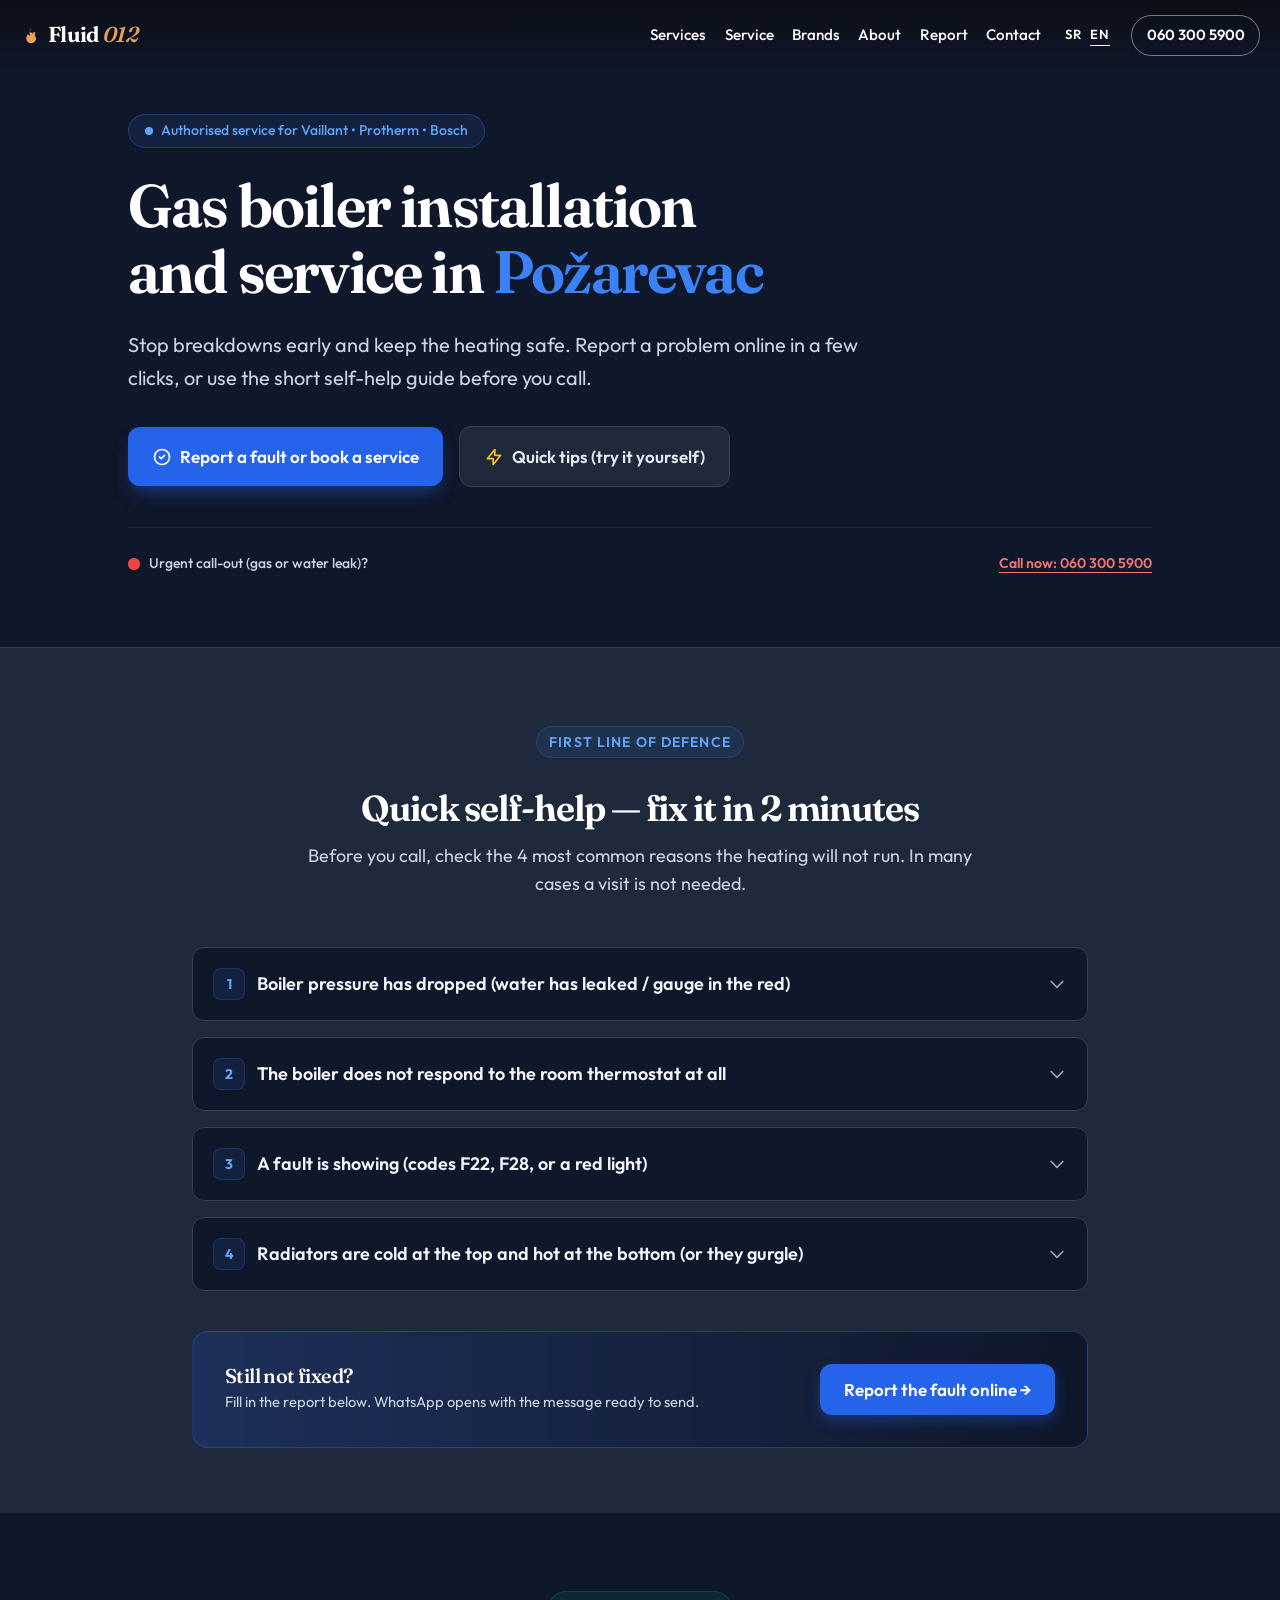
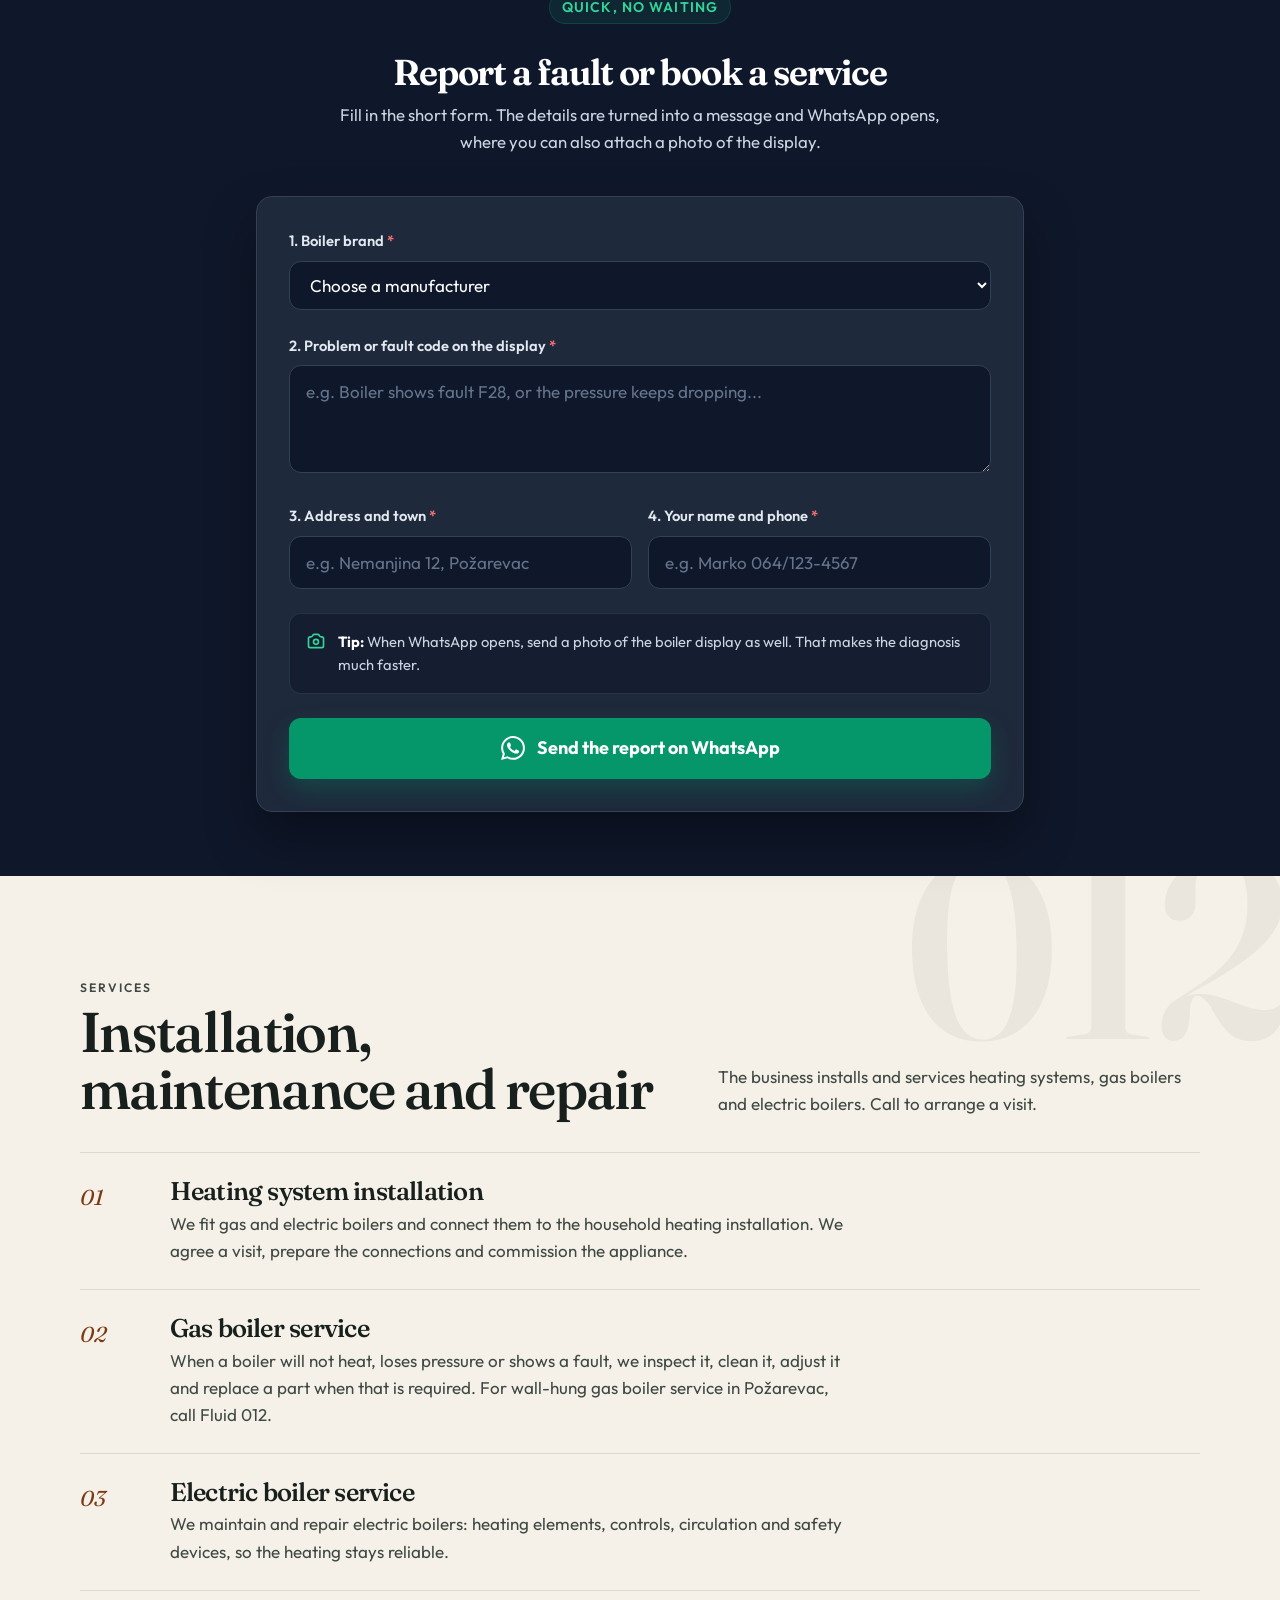
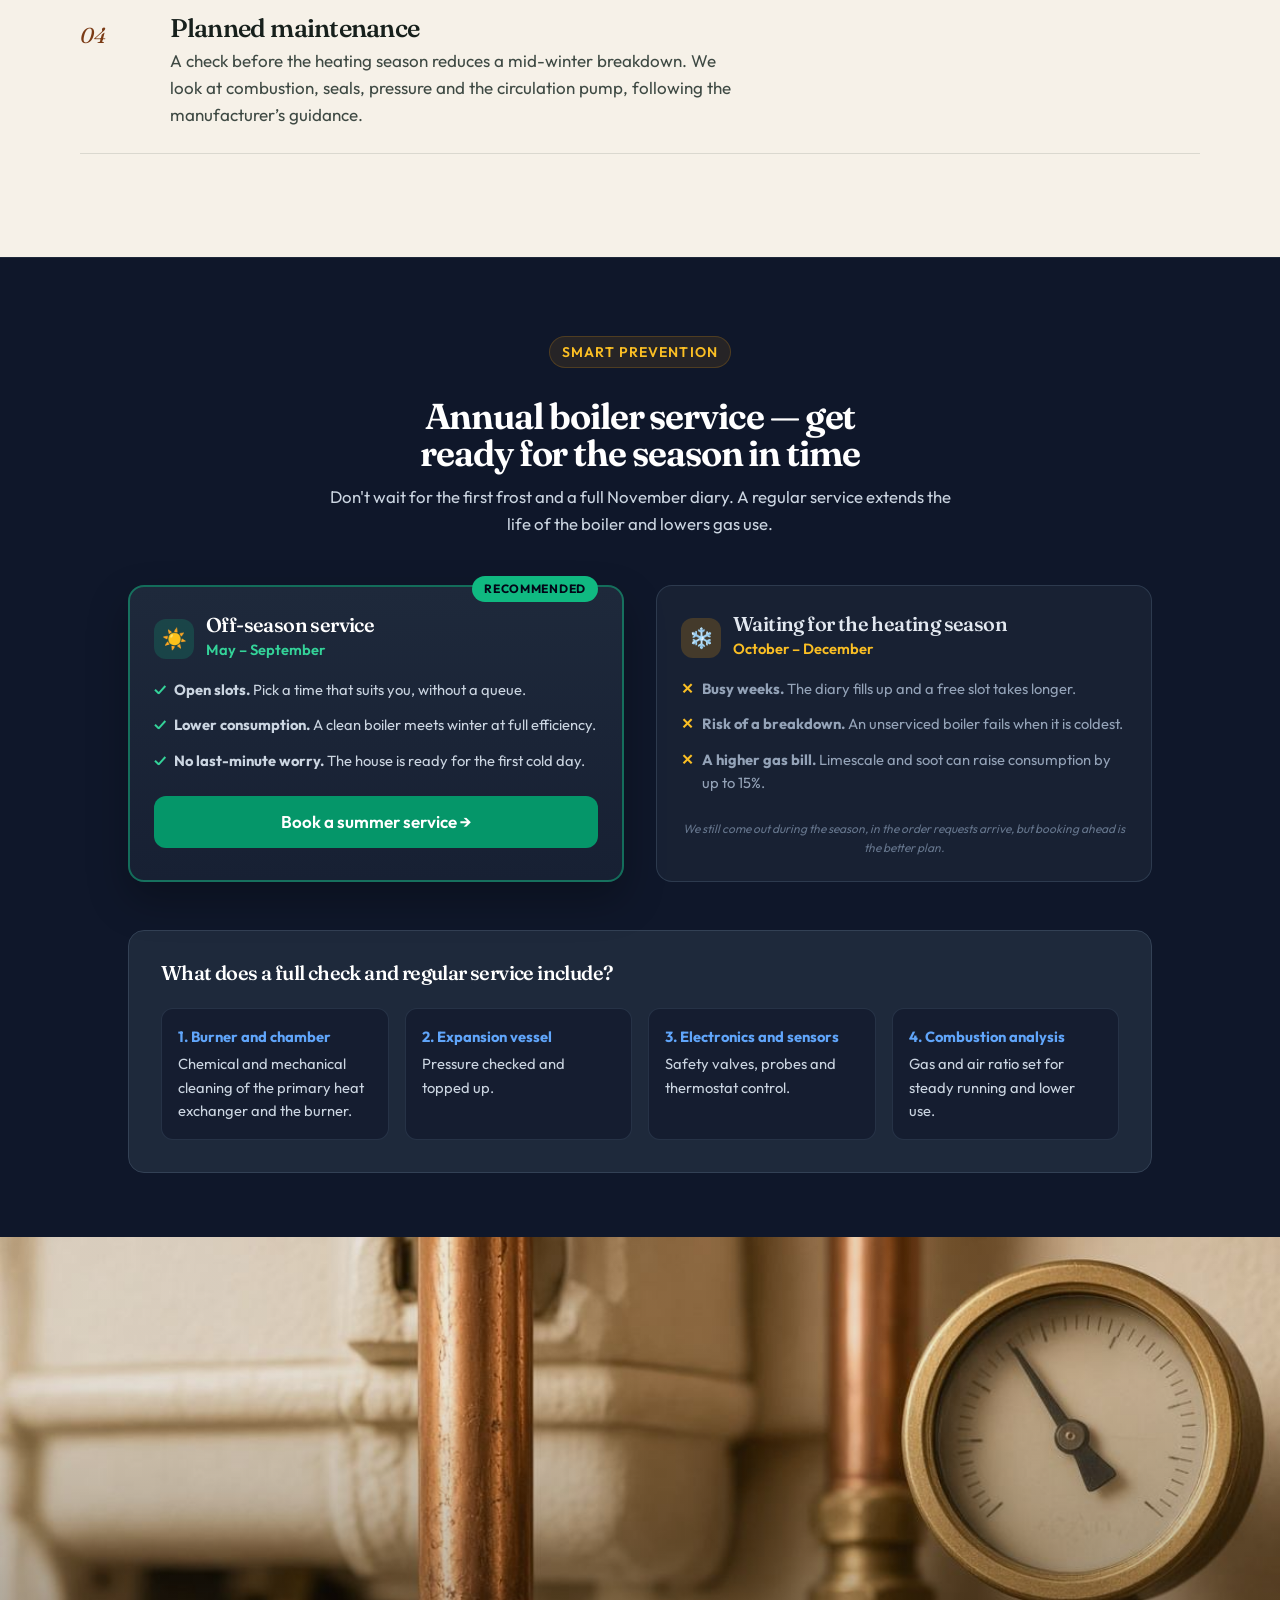
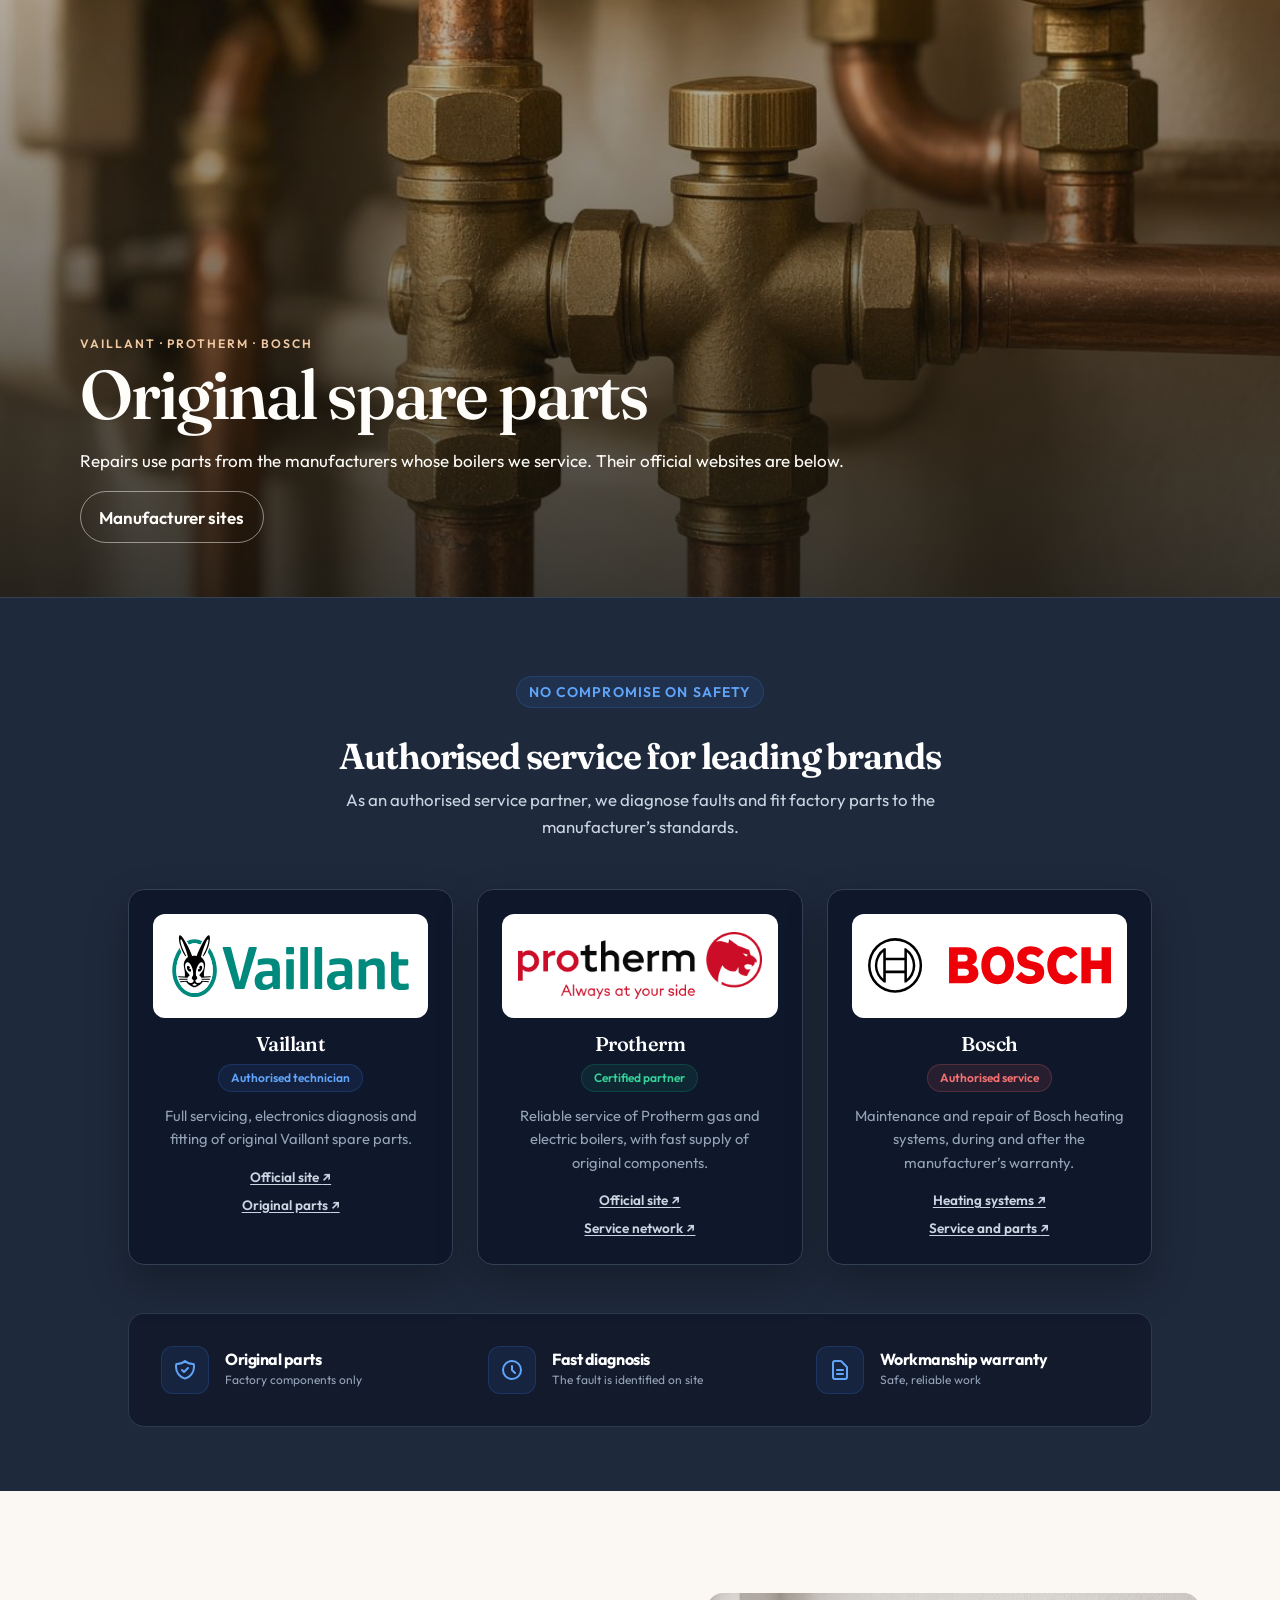
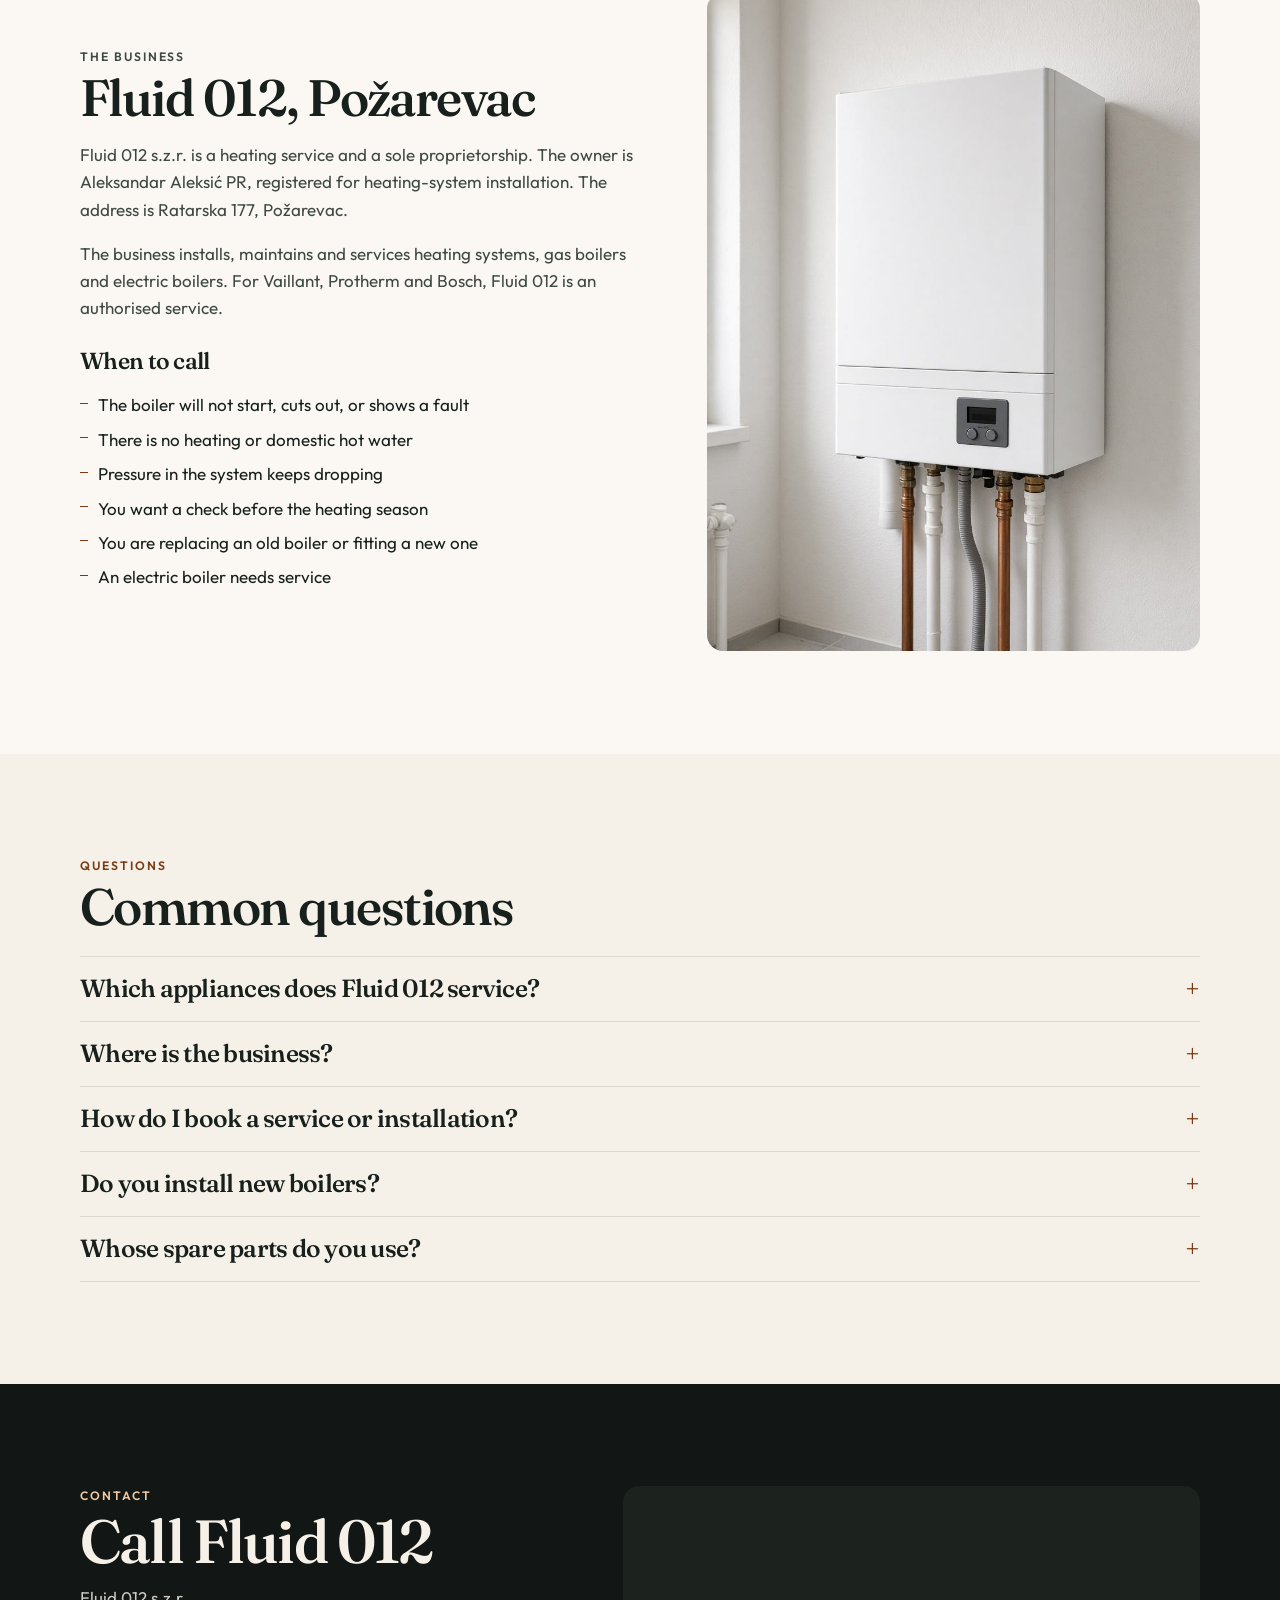
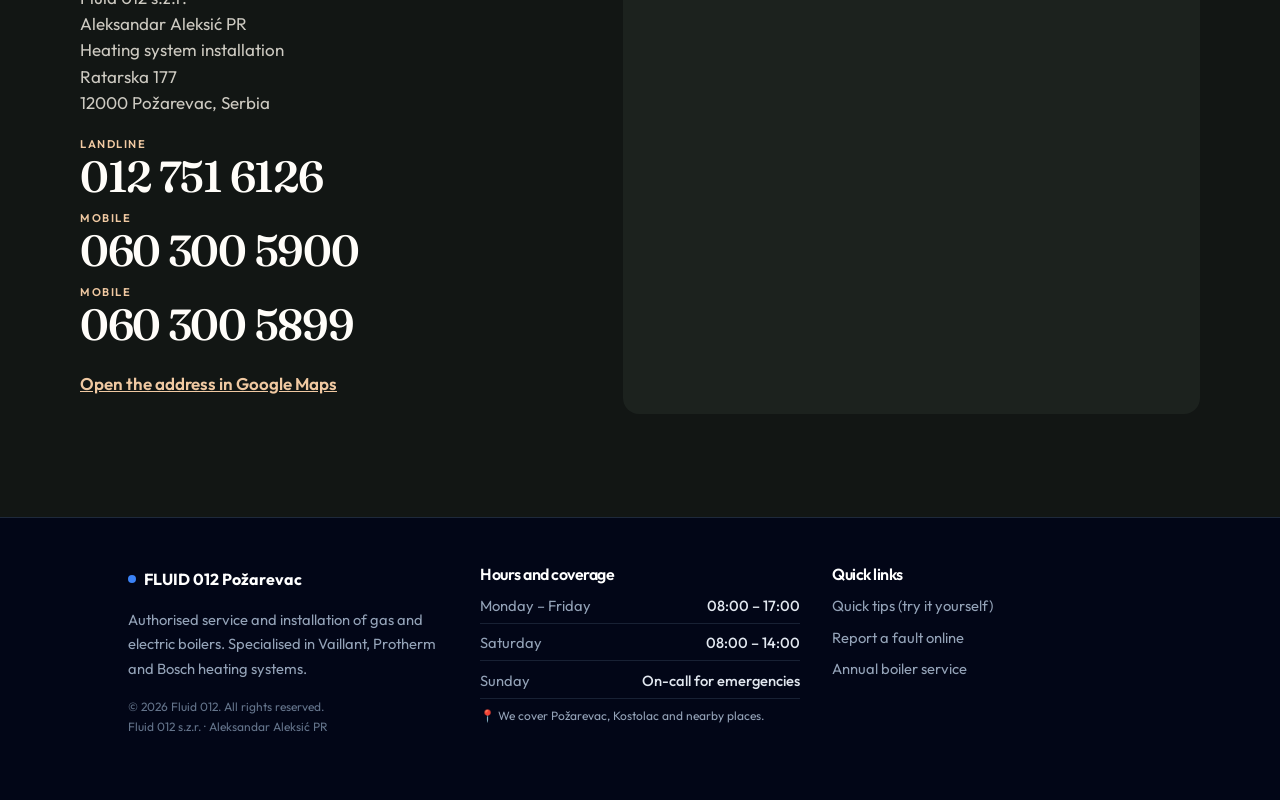
==== commit b5c6553d: "Objavi novi izgled početne strane Fluid 012. Prijava kvara ide na WhatsApp, a podnožje, godišnji ser" ====
--- a/en/index.html
+++ b/en/index.html
@@ -3,8 +3,8 @@
 <head>
   <meta charset="utf-8">
   <meta name="viewport" content="width=device-width, initial-scale=1">
-  <title>Gas boiler service in Požarevac | Fluid 012</title>
-  <meta name="description" content="Installation, maintenance and service of gas and electric boilers in Požarevac, Serbia. Authorised for Vaillant, Protherm and Bosch. Ratarska 177.">
+  <title>Gas boiler service Požarevac | Fluid 012</title>
+  <meta name="description" content="Authorised service for Vaillant, Protherm and Bosch gas boilers in Požarevac. Report a fault online or use the quick self-help tips.">
   <meta name="robots" content="index, follow, max-image-preview:large, max-snippet:-1, max-video-preview:-1">
   <meta name="author" content="Fluid 012">
   <meta name="theme-color" content="#101411">
@@ -21,24 +21,23 @@
   <meta property="og:locale" content="en_GB">
   <meta property="og:locale:alternate" content="sr_RS">
   <meta property="og:site_name" content="Fluid 012">
-  <meta property="og:title" content="Gas boiler service in Požarevac | Fluid 012">
-  <meta property="og:description" content="Installation, maintenance and service of gas and electric boilers. Authorised service for Vaillant, Protherm and Bosch. Ratarska 177, Požarevac.">
+  <meta property="og:title" content="Gas boiler service Požarevac | Fluid 012">
+  <meta property="og:description" content="Authorised service for Vaillant, Protherm and Bosch gas boilers in Požarevac. Report a fault online or use the quick self-help tips.">
   <meta property="og:url" content="/en/">
   <meta property="og:image" content="/images/og-fluid-012.jpg">
   <meta property="og:image:width" content="1200">
   <meta property="og:image:height" content="675">
   <meta property="og:image:alt" content="Close-up of a wall-hung gas boiler heat exchanger and burner">
   <meta name="twitter:card" content="summary_large_image">
-  <meta name="twitter:title" content="Gas boiler service in Požarevac | Fluid 012">
-  <meta name="twitter:description" content="Installation, maintenance and service of gas and electric boilers in Požarevac. Vaillant, Protherm and Bosch.">
+  <meta name="twitter:title" content="Gas boiler service Požarevac | Fluid 012">
+  <meta name="twitter:description" content="Authorised service for Vaillant, Protherm and Bosch gas boilers in Požarevac. Report a fault online or use the quick self-help tips.">
   <meta name="twitter:image" content="/images/og-fluid-012.jpg">
   <link rel="icon" href="../favicon.svg" type="image/svg+xml">
   <link rel="manifest" href="../site.webmanifest">
-  <link rel="preload" as="image" href="../images/servis-gasnog-kotla.jpg" fetchpriority="high">
   <link rel="preconnect" href="https://fonts.googleapis.com">
   <link rel="preconnect" href="https://fonts.gstatic.com" crossorigin>
   <link href="https://fonts.googleapis.com/css2?family=Fraunces:ital,opsz,wght@0,9..144,560;0,9..144,640;1,9..144,560&family=Outfit:wght@400;500;600&display=swap" rel="stylesheet">
-  <link rel="stylesheet" href="../css/styles.css?v=5">
+  <link rel="stylesheet" href="../css/styles.css?v=13">
   <script type="application/ld+json" id="ld">
   {
     "@context": "https://schema.org",
@@ -67,10 +66,24 @@
           "longitude": 21.1639427
         },
         "hasMap": "https://www.openstreetmap.org/?mlat=44.6286183&mlon=21.1639427#map=18/44.6286183/21.1639427",
-        "areaServed": {
-          "@type": "City",
-          "name": "Požarevac"
-        },
+        "areaServed": [
+          { "@type": "City", "name": "Požarevac" },
+          { "@type": "City", "name": "Kostolac" }
+        ],
+        "openingHoursSpecification": [
+          {
+            "@type": "OpeningHoursSpecification",
+            "dayOfWeek": ["Monday", "Tuesday", "Wednesday", "Thursday", "Friday"],
+            "opens": "08:00",
+            "closes": "17:00"
+          },
+          {
+            "@type": "OpeningHoursSpecification",
+            "dayOfWeek": "Saturday",
+            "opens": "08:00",
+            "closes": "14:00"
+          }
+        ],
         "slogan": "Gas boiler installation and service in Požarevac",
         "contactPoint": [
           {
@@ -142,8 +155,8 @@
         "@type": "WebPage",
         "@id": "/en/#page",
         "url": "/en/",
-        "name": "Gas boiler service in Požarevac | Fluid 012",
-        "description": "Installation, maintenance and service of gas and electric boilers in Požarevac. Authorised service for Vaillant, Protherm and Bosch.",
+        "name": "Gas boiler service Požarevac | Fluid 012",
+        "description": "Authorised service for Vaillant, Protherm and Bosch gas boilers in Požarevac. Report a fault online or use the quick self-help tips.",
         "inLanguage": "en",
         "isPartOf": { "@id": "/en/#business" },
         "about": { "@id": "/en/#business" },
@@ -181,7 +194,7 @@
             "name": "How do I book a service or installation?",
             "acceptedAnswer": {
               "@type": "Answer",
-              "text": "Call 012 751 6126, 060 300 5900 or 060 300 5899 and arrange a time."
+              "text": "Fill in the fault report on this page. WhatsApp opens on 060 300 5900 with the message ready to send. You can also call 012 751 6126, 060 300 5900 or 060 300 5899."
             }
           },
           {
@@ -197,7 +210,7 @@
             "name": "Whose spare parts do you use?",
             "acceptedAnswer": {
               "@type": "Answer",
-              "text": "Original spare parts from Vaillant, Protherm and Bosch. Official pages of those manufacturers are in the Boilers and spare parts section."
+              "text": "Original spare parts from Vaillant, Protherm and Bosch. Official pages of those manufacturers are in the Brands section."
             }
           }
         ]
@@ -219,8 +232,10 @@
     </button>
     <nav class="site-nav" id="nav" data-nav aria-label="Main">
       <a href="#usluge">Services</a>
+      <a href="#redovan-servis">Service</a>
       <a href="#brendovi">Brands</a>
       <a href="#o-nama">About</a>
+      <a href="#prijava-kvara">Report</a>
       <a href="#kontakt">Contact</a>
       <span class="lang">
         <a href="../index.html" hreflang="sr" lang="sr">SR</a>
@@ -232,21 +247,187 @@
 
   <main id="sadrzaj">
     <section class="hero" id="vrh" aria-labelledby="naslov">
-      <img class="hero__photo" src="../images/servis-gasnog-kotla.jpg" width="1280" height="720" alt="Close-up of the copper heat exchanger and burner inside a wall-hung gas boiler" fetchpriority="high" decoding="async">
-      <div class="hero__shade" aria-hidden="true"></div>
-      <div class="hero__inner wrap">
-        <p class="eyebrow eyebrow--light">Authorised service · Požarevac</p>
-        <h1 id="naslov">Gas boiler installation and service in <em>Požarevac</em></h1>
-        <p class="hero__lead">Fluid 012 is Aleksandar Aleksić’s business for heating installation, maintenance and repair. Authorised service for Vaillant, Protherm and Bosch, at Ratarska 177.</p>
+      <div class="hero__grid" aria-hidden="true"></div>
+      <div class="hero__inner">
+        <p class="hero__badge">
+          <span class="hero__dot" aria-hidden="true"></span>
+          Authorised service for Vaillant • Protherm • Bosch
+        </p>
+        <h1 id="naslov">Gas boiler installation and service in <span class="hero__place">Požarevac</span></h1>
+        <p class="hero__lead">Stop breakdowns early and keep the heating safe. Report a problem online in a few clicks, or use the short self-help guide before you call.</p>
         <div class="hero__actions">
-          <a class="btn btn--light" href="tel:+381603005900">Call 060 300 5900</a>
-          <a class="btn btn--ghost" href="#usluge">Services</a>
-        </div>
-        <ul class="phone-row">
-          <li><a href="tel:+381127516126">012 751 6126</a></li>
-          <li><a href="tel:+381603005900">060 300 5900</a></li>
-          <li><a href="tel:+381603005899">060 300 5899</a></li>
-        </ul>
+          <a class="hero__btn hero__btn--primary" href="#prijava-kvara">
+            <svg aria-hidden="true" fill="none" stroke="currentColor" viewBox="0 0 24 24">
+              <path stroke-linecap="round" stroke-linejoin="round" stroke-width="2" d="M9 12l2 2 4-4m6 2a9 9 0 11-18 0 9 9 0 0118 0z"></path>
+            </svg>
+            Report a fault or book a service
+          </a>
+          <a class="hero__btn hero__btn--secondary" href="#brza-dijagnostika">
+            <svg aria-hidden="true" fill="none" stroke="currentColor" viewBox="0 0 24 24">
+              <path stroke-linecap="round" stroke-linejoin="round" stroke-width="2" d="M13 10V3L4 14h7v7l9-11h-7z"></path>
+            </svg>
+            Quick tips (try it yourself)
+          </a>
+        </div>
+        <div class="hero__urgent">
+          <p class="hero__urgent-label">
+            <span class="hero__ping" aria-hidden="true">
+              <span class="hero__ping-wave"></span>
+              <span class="hero__ping-core"></span>
+            </span>
+            Urgent call-out (gas or water leak)?
+          </p>
+          <a href="tel:+381603005900">Call now: 060 300 5900</a>
+        </div>
+      </div>
+    </section>
+
+    <section class="help" id="brza-dijagnostika" aria-labelledby="dijagnostika-naslov">
+      <div class="help__inner">
+        <p class="help__badge">First line of defence</p>
+        <h2 id="dijagnostika-naslov">Quick self-help — fix it in 2 minutes</h2>
+        <p class="help__lead">Before you call, check the 4 most common reasons the heating will not run. In many cases a visit is not needed.</p>
+        <div class="help__list">
+          <details>
+            <summary>
+              <span class="help__row">
+              <span class="help__title">
+                <span class="help__n" aria-hidden="true">1</span>
+                Boiler pressure has dropped (water has leaked / gauge in the red)
+              </span>
+              <svg class="help__chevron" aria-hidden="true" fill="none" stroke="currentColor" viewBox="0 0 24 24">
+                <path stroke-linecap="round" stroke-linejoin="round" stroke-width="2" d="M19 9l-7 7-7-7"></path>
+              </svg>
+              </span>
+            </summary>
+            <div class="help__body">
+              <p>Look at the gauge on the boiler (an analogue needle or a digital display). If the pressure is <strong>below 1.0 bar</strong> (it often flashes or sits in the red zone), the system does not have enough water.</p>
+              <div class="help__fix">
+                <strong>Quick fix:</strong>
+                <ol class="help__steps">
+                  <li>Find the blue or black filling valve on the underside of the boiler.</li>
+                  <li>Open it slowly until the needle or display shows between <strong>1.2 and 1.5 bar</strong>.</li>
+                  <li>Close the valve firmly after filling.</li>
+                </ol>
+              </div>
+            </div>
+          </details>
+          <details>
+            <summary>
+              <span class="help__row">
+              <span class="help__title">
+                <span class="help__n" aria-hidden="true">2</span>
+                The boiler does not respond to the room thermostat at all
+              </span>
+              <svg class="help__chevron" aria-hidden="true" fill="none" stroke="currentColor" viewBox="0 0 24 24">
+                <path stroke-linecap="round" stroke-linejoin="round" stroke-width="2" d="M19 9l-7 7-7-7"></path>
+              </svg>
+              </span>
+            </summary>
+            <div class="help__body">
+              <p>This is the most common problem at the start of the heating season. The thermostat looks as if it works, but it does not have enough power to send a signal to the boiler.</p>
+              <div class="help__fix">
+                <strong>Quick fix:</strong>
+                Replace the batteries in the room thermostat (even if the screen is lit). Always use new <strong>alkaline batteries</strong> (AA or AAA). In 80% of these cases the boiler starts straight away.
+              </div>
+            </div>
+          </details>
+          <details>
+            <summary>
+              <span class="help__row">
+              <span class="help__title">
+                <span class="help__n" aria-hidden="true">3</span>
+                A fault is showing (codes F22, F28, or a red light)
+              </span>
+              <svg class="help__chevron" aria-hidden="true" fill="none" stroke="currentColor" viewBox="0 0 24 24">
+                <path stroke-linecap="round" stroke-linejoin="round" stroke-width="2" d="M19 9l-7 7-7-7"></path>
+              </svg>
+              </span>
+            </summary>
+            <div class="help__body">
+              <p>The lockout comes from a brief drop in gas pressure, a power cut, or air in the system.</p>
+              <div class="help__fix">
+                <strong>Quick fix:</strong>
+                Press and hold the <strong>Reset</strong> button (or the button with a flame or a crossed-out lightning symbol) for <strong>3 seconds</strong>. Do not reset the boiler more than twice in a row. If the fault returns, it needs a service visit.
+              </div>
+            </div>
+          </details>
+          <details>
+            <summary>
+              <span class="help__row">
+              <span class="help__title">
+                <span class="help__n" aria-hidden="true">4</span>
+                Radiators are cold at the top and hot at the bottom (or they gurgle)
+              </span>
+              <svg class="help__chevron" aria-hidden="true" fill="none" stroke="currentColor" viewBox="0 0 24 24">
+                <path stroke-linecap="round" stroke-linejoin="round" stroke-width="2" d="M19 9l-7 7-7-7"></path>
+              </svg>
+              </span>
+            </summary>
+            <div class="help__body">
+              <p>Air has collected in the radiator and stops hot water circulating in the upper part.</p>
+              <div class="help__fix">
+                <strong>Quick fix:</strong>
+                Use a radiator bleed key. Open the valve on the side of the radiator until the air is gone and a thin stream of water comes out. Then check the boiler pressure and top it up if it has dropped.
+              </div>
+            </div>
+          </details>
+        </div>
+        <div class="help__next">
+          <div>
+            <h3>Still not fixed?</h3>
+            <p>Fill in the report below. WhatsApp opens with the message ready to send.</p>
+          </div>
+          <a class="help__cta" href="#prijava-kvara">Report the fault online →</a>
+        </div>
+      </div>
+    </section>
+
+    <section class="report" id="prijava-kvara" aria-labelledby="prijava-naslov">
+      <div class="report__inner">
+        <p class="report__badge">Quick, no waiting</p>
+        <h2 id="prijava-naslov">Report a fault or book a service</h2>
+        <p class="report__lead">Fill in the short form. The details are turned into a message and WhatsApp opens, where you can also attach a photo of the display.</p>
+        <form class="report__form" data-whatsapp>
+          <div>
+            <label for="markaKotla">1. Boiler brand <span class="report__req">*</span></label>
+            <select id="markaKotla" name="marka" required>
+              <option value="" disabled selected>Choose a manufacturer</option>
+              <option value="Vaillant">Vaillant</option>
+              <option value="Protherm">Protherm</option>
+              <option value="Bosch">Bosch</option>
+              <option value="Electric boiler">Electric boiler (any brand)</option>
+              <option value="Another gas boiler">Another gas boiler</option>
+            </select>
+          </div>
+          <div>
+            <label for="opisKvara">2. Problem or fault code on the display <span class="report__req">*</span></label>
+            <textarea id="opisKvara" name="opis" rows="3" required placeholder="e.g. Boiler shows fault F28, or the pressure keeps dropping..."></textarea>
+          </div>
+          <div class="report__row">
+            <div>
+              <label for="adresa">3. Address and town <span class="report__req">*</span></label>
+              <input id="adresa" name="adresa" type="text" required autocomplete="street-address" placeholder="e.g. Nemanjina 12, Požarevac">
+            </div>
+            <div>
+              <label for="imeTelefon">4. Your name and phone <span class="report__req">*</span></label>
+              <input id="imeTelefon" name="klijent" type="text" required autocomplete="name" placeholder="e.g. Marko 064/123-4567">
+            </div>
+          </div>
+          <p class="report__tip">
+            <svg aria-hidden="true" viewBox="0 0 24 24" fill="none" stroke="currentColor">
+              <path stroke-linecap="round" stroke-linejoin="round" stroke-width="2" d="M3 9a2 2 0 012-2h0.93a2 2 0 001.664-.89l.812-1.22A2 2 0 0110.07 4h3.86a2 2 0 011.664.89l.812 1.22A2 2 0 0018.07 7H19a2 2 0 012 2v9a2 2 0 01-2 2H5a2 2 0 01-2-2V9z"></path>
+              <path stroke-linecap="round" stroke-linejoin="round" stroke-width="2" d="M15 13a3 3 0 11-6 0 3 3 0 016 0z"></path>
+            </svg>
+            <span><strong>Tip:</strong> When WhatsApp opens, send a photo of the boiler display as well. That makes the diagnosis much faster.</span>
+          </p>
+          <button type="submit">
+            <svg aria-hidden="true" viewBox="0 0 24 24">
+              <path d="M.057 24l1.687-6.163c-1.041-1.804-1.588-3.849-1.587-5.946.003-6.556 5.338-11.891 11.893-11.891 3.181.001 6.167 1.24 8.413 3.488 2.245 2.248 3.481 5.236 3.48 8.414-.003 6.557-5.338 11.892-11.893 11.892-1.99-.001-3.951-.5-5.688-1.448l-6.305 1.654zm6.597-3.807c1.676.995 3.276 1.591 5.392 1.592 5.448 0 9.886-4.434 9.889-9.885.002-5.462-4.415-9.89-9.881-9.892-5.452 0-9.887 4.434-9.889 9.884-.001 2.225.651 3.891 1.746 5.634l-.999 3.648 3.742-.981zm11.387-5.464c-.074-.124-.272-.198-.57-.347-.297-.149-1.758-.868-2.031-.967-.272-.099-.47-.149-.669.149-.198.297-.768.967-.941 1.165-.173.198-.347.223-.644.074-.297-.149-1.255-.462-2.39-1.475-.883-.788-1.48-1.761-1.653-2.059-.173-.297-.018-.458.13-.606.134-.133.297-.347.446-.521.151-.172.2-.296.3-.495.099-.198.05-.372-.025-.521-.075-.148-.669-1.611-.916-2.206-.242-.579-.487-.501-.669-.51l-.57-.01c-.198 0-.52.074-.792.372s-1.04 1.016-1.04 2.479 1.065 2.876 1.213 3.074c.149.198 2.095 3.2 5.076 4.487.709.306 1.263.489 1.694.626.712.226 1.36.194 1.872.118.572-.085 1.758-.719 2.006-1.413.248-.695.248-1.29.173-1.414z"/>
+            </svg>
+            Send the report on WhatsApp
+          </button>
+        </form>
       </div>
     </section>
 
@@ -301,6 +482,56 @@
       </div>
     </section>
 
+    <section class="annual" id="redovan-servis" aria-labelledby="servis-naslov">
+      <div class="annual__inner">
+        <p class="annual__badge">Smart prevention</p>
+        <h2 id="servis-naslov">Annual boiler service — get ready for the season in time</h2>
+        <p class="annual__lead">Don't wait for the first frost and a full November diary. A regular service extends the life of the boiler and lowers gas use.</p>
+        <div class="season">
+          <article class="season__card season__card--best">
+            <p class="season__flag">Recommended</p>
+            <div class="season__head">
+              <span class="season__icon season__icon--sun" aria-hidden="true">☀️</span>
+              <div>
+                <h3>Off-season service</h3>
+                <p class="season__when season__when--good">May – September</p>
+              </div>
+            </div>
+            <ul class="season__list">
+              <li><span aria-hidden="true">✓</span><span><strong>Open slots.</strong> Pick a time that suits you, without a queue.</span></li>
+              <li><span aria-hidden="true">✓</span><span><strong>Lower consumption.</strong> A clean boiler meets winter at full efficiency.</span></li>
+              <li><span aria-hidden="true">✓</span><span><strong>No last-minute worry.</strong> The house is ready for the first cold day.</span></li>
+            </ul>
+            <a class="season__cta" href="#prijava-kvara">Book a summer service →</a>
+          </article>
+          <article class="season__card">
+            <div class="season__head">
+              <span class="season__icon season__icon--snow" aria-hidden="true">❄️</span>
+              <div>
+                <h3>Waiting for the heating season</h3>
+                <p class="season__when season__when--busy">October – December</p>
+              </div>
+            </div>
+            <ul class="season__list">
+              <li><span aria-hidden="true">✕</span><span><strong>Busy weeks.</strong> The diary fills up and a free slot takes longer.</span></li>
+              <li><span aria-hidden="true">✕</span><span><strong>Risk of a breakdown.</strong> An unserviced boiler fails when it is coldest.</span></li>
+              <li><span aria-hidden="true">✕</span><span><strong>A higher gas bill.</strong> Limescale and soot can raise consumption by up to 15%.</span></li>
+            </ul>
+            <p class="season__note">We still come out during the season, in the order requests arrive, but booking ahead is the better plan.</p>
+          </article>
+        </div>
+        <div class="annual__scope">
+          <h3>What does a full check and regular service include?</h3>
+          <ul class="scope">
+            <li><strong>1. Burner and chamber</strong> Chemical and mechanical cleaning of the primary heat exchanger and the burner.</li>
+            <li><strong>2. Expansion vessel</strong> Pressure checked and topped up.</li>
+            <li><strong>3. Electronics and sensors</strong> Safety valves, probes and thermostat control.</li>
+            <li><strong>4. Combustion analysis</strong> Gas and air ratio set for steady running and lower use.</li>
+          </ul>
+        </div>
+      </div>
+    </section>
+
     <section class="band" aria-labelledby="delovi-naslov">
       <img src="../images/rezervni-delovi-grejanje.jpg" width="1152" height="864" alt="Close-up of copper heating pipes, brass valves and a pressure gauge" loading="lazy" decoding="async">
       <div class="band__shade" aria-hidden="true"></div>
@@ -314,44 +545,78 @@
       </div>
     </section>
 
-    <section class="section brands" id="brendovi" aria-labelledby="brendovi-naslov">
-      <div class="wrap">
-        <div class="section-head">
-          <div>
-            <p class="eyebrow">Manufacturers</p>
-            <h2 id="brendovi-naslov">Boilers and spare parts</h2>
-          </div>
-          <p>In Požarevac, Fluid 012 is an authorised service for Vaillant, Protherm and Bosch. The links go to the manufacturers’ official pages.</p>
-        </div>
+    <section class="brands" id="brendovi" aria-labelledby="brendovi-naslov">
+      <div class="brands__inner">
+        <p class="brands__badge">No compromise on safety</p>
+        <h2 id="brendovi-naslov">Authorised service for leading brands</h2>
+        <p class="brands__lead">As an authorised service partner, we diagnose faults and fit factory parts to the manufacturer’s standards.</p>
         <div class="brand-grid">
           <article class="brand">
-            <p class="eyebrow">Authorised service</p>
+            <div class="brand__logo">
+              <img src="../images/logos/vaillant.svg" alt="" width="288" height="82">
+            </div>
             <h3>Vaillant</h3>
-            <p>Heating systems. Fluid 012 services their gas boilers and fits original spare parts.</p>
+            <p class="brand__tag brand__tag--blue">Authorised technician</p>
+            <p>Full servicing, electronics diagnosis and fitting of original Vaillant spare parts.</p>
             <div class="brand__links">
-              <a href="https://www.vaillant.rs/" target="_blank" rel="noopener noreferrer">Official Vaillant website <span aria-hidden="true">↗</span><span class="sr-only"> (opens in a new window)</span></a>
-              <a href="https://www.vaillant.rs/servis/treba-vam-popravka-tu-smo-da-vas-podrzimo/" target="_blank" rel="noopener noreferrer">Original spare parts <span aria-hidden="true">↗</span><span class="sr-only"> (opens in a new window)</span></a>
+              <a href="https://www.vaillant.rs/" target="_blank" rel="noopener noreferrer">Official site <span aria-hidden="true">↗</span><span class="sr-only"> Vaillant (opens in a new window)</span></a>
+              <a href="https://www.vaillant.rs/servis/treba-vam-popravka-tu-smo-da-vas-podrzimo/" target="_blank" rel="noopener noreferrer">Original parts <span aria-hidden="true">↗</span><span class="sr-only"> Vaillant (opens in a new window)</span></a>
             </div>
           </article>
           <article class="brand">
-            <p class="eyebrow">Authorised service</p>
+            <div class="brand__logo">
+              <img src="../images/logos/protherm.png" alt="" width="320" height="120">
+            </div>
             <h3>Protherm</h3>
-            <p>A Vaillant Group brand used across Serbia. Boiler service and original parts go through the authorised network.</p>
+            <p class="brand__tag brand__tag--green">Certified partner</p>
+            <p>Reliable service of Protherm gas and electric boilers, with fast supply of original components.</p>
             <div class="brand__links">
-              <a href="https://protherm.rs/" target="_blank" rel="noopener noreferrer">Official Protherm website <span aria-hidden="true">↗</span><span class="sr-only"> (opens in a new window)</span></a>
-              <a href="https://protherm.rs/servis/servis/" target="_blank" rel="noopener noreferrer">Protherm service network <span aria-hidden="true">↗</span><span class="sr-only"> (opens in a new window)</span></a>
+              <a href="https://protherm.rs/" target="_blank" rel="noopener noreferrer">Official site <span aria-hidden="true">↗</span><span class="sr-only"> Protherm (opens in a new window)</span></a>
+              <a href="https://protherm.rs/servis/servis/" target="_blank" rel="noopener noreferrer">Service network <span aria-hidden="true">↗</span><span class="sr-only"> Protherm (opens in a new window)</span></a>
             </div>
           </article>
           <article class="brand">
-            <p class="eyebrow">Authorised service</p>
+            <div class="brand__logo">
+              <img src="../images/logos/bosch.svg" alt="" width="216" height="48">
+            </div>
             <h3>Bosch</h3>
-            <p>Bosch Home Comfort: gas and electric boilers. Technical support and the service organisation are on the official site for Serbia.</p>
+            <p class="brand__tag brand__tag--red">Authorised service</p>
+            <p>Maintenance and repair of Bosch heating systems, during and after the manufacturer’s warranty.</p>
             <div class="brand__links">
-              <a href="https://www.bosch-homecomfort.com/rs/sr/ocs/rezidencijalni-objekti/sistemi-grejanja-18047456-c/" target="_blank" rel="noopener noreferrer">Bosch heating systems <span aria-hidden="true">↗</span><span class="sr-only"> (opens in a new window)</span></a>
-              <a href="https://www.bosch-homecomfort.com/rs/sr/rezidencijalni-objekti/servis-i-podrska/tehnicka-podrska-i-servis/" target="_blank" rel="noopener noreferrer">Service and spare parts <span aria-hidden="true">↗</span><span class="sr-only"> (opens in a new window)</span></a>
+              <a href="https://www.bosch-homecomfort.com/rs/sr/ocs/rezidencijalni-objekti/sistemi-grejanja-18047456-c/" target="_blank" rel="noopener noreferrer">Heating systems <span aria-hidden="true">↗</span><span class="sr-only"> Bosch (opens in a new window)</span></a>
+              <a href="https://www.bosch-homecomfort.com/rs/sr/rezidencijalni-objekti/servis-i-podrska/tehnicka-podrska-i-servis/" target="_blank" rel="noopener noreferrer">Service and parts <span aria-hidden="true">↗</span><span class="sr-only"> Bosch (opens in a new window)</span></a>
             </div>
           </article>
         </div>
+        <ul class="trust">
+          <li>
+            <span class="trust__icon" aria-hidden="true">
+              <svg viewBox="0 0 24 24" fill="none" stroke="currentColor"><path stroke-linecap="round" stroke-linejoin="round" stroke-width="2" d="M9 12l2 2 4-4m5.618-4.016A11.955 11.955 0 0112 2.944a11.955 11.955 0 01-8.618 3.04A12.02 12.02 0 003 9c0 5.591 3.824 10.29 9 11.622 5.176-1.332 9-6.03 9-11.622 0-1.042-.133-2.052-.382-3.016z"></path></svg>
+            </span>
+            <div>
+              <h3>Original parts</h3>
+              <p>Factory components only</p>
+            </div>
+          </li>
+          <li>
+            <span class="trust__icon" aria-hidden="true">
+              <svg viewBox="0 0 24 24" fill="none" stroke="currentColor"><path stroke-linecap="round" stroke-linejoin="round" stroke-width="2" d="M12 8v4l3 3m6-3a9 9 0 11-18 0 9 9 0 0118 0z"></path></svg>
+            </span>
+            <div>
+              <h3>Fast diagnosis</h3>
+              <p>The fault is identified on site</p>
+            </div>
+          </li>
+          <li>
+            <span class="trust__icon" aria-hidden="true">
+              <svg viewBox="0 0 24 24" fill="none" stroke="currentColor"><path stroke-linecap="round" stroke-linejoin="round" stroke-width="2" d="M9 12h6m-6 4h6m2 5H7a2 2 0 01-2-2V5a2 2 0 012-2h5.586a1 1 0 01.707.293l5.414 5.414a1 1 0 01.293.707V19a2 2 0 01-2 2z"></path></svg>
+            </span>
+            <div>
+              <h3>Workmanship warranty</h3>
+              <p>Safe, reliable work</p>
+            </div>
+          </li>
+        </ul>
       </div>
     </section>
 
@@ -392,7 +657,7 @@
         </details>
         <details>
           <summary><h3>How do I book a service or installation?</h3></summary>
-          <p>Call <a href="tel:+381127516126">012 751 6126</a>, <a href="tel:+381603005900">060 300 5900</a> or <a href="tel:+381603005899">060 300 5899</a> and arrange a time.</p>
+          <p>Fill in the <a href="#prijava-kvara">report</a>. WhatsApp opens on <a href="tel:+381603005900">060 300 5900</a> with the message ready to send. You can also call <a href="tel:+381127516126">012 751 6126</a>, <a href="tel:+381603005900">060 300 5900</a> or <a href="tel:+381603005899">060 300 5899</a>.</p>
         </details>
         <details>
           <summary><h3>Do you install new boilers?</h3></summary>
@@ -400,7 +665,7 @@
         </details>
         <details>
           <summary><h3>Whose spare parts do you use?</h3></summary>
-          <p>Original spare parts from Vaillant, Protherm and Bosch. Official pages are in the <a href="#brendovi">Boilers and spare parts</a> section.</p>
+          <p>Original spare parts from Vaillant, Protherm and Bosch. Official pages are in the <a href="#brendovi">Brands</a> section.</p>
         </details>
       </div>
     </section>
@@ -432,37 +697,51 @@
   </main>
 
   <footer class="site-footer">
-    <div class="wrap footer__grid">
+    <div class="footer__grid">
       <div>
-        <strong>Fluid 012 s.z.r.</strong>
-        <p>Aleksandar Aleksić PR<br>Heating system installation</p>
-        <p>Ratarska 177<br>12000 Požarevac, Serbia</p>
+        <p class="footer__brand"><span class="footer__dot" aria-hidden="true"></span> FLUID 012 Požarevac</p>
+        <p>Authorised service and installation of gas and electric boilers. Specialised in Vaillant, Protherm and Bosch heating systems.</p>
+        <p class="footer__legal">© <span data-year>2026</span> Fluid 012. All rights reserved.<br>Fluid 012 s.z.r. · Aleksandar Aleksić PR</p>
       </div>
       <div>
-        <strong>On this page</strong>
+        <h2>Hours and coverage</h2>
+        <dl class="hours">
+          <div>
+            <dt>Monday – Friday</dt>
+            <dd>08:00 – 17:00</dd>
+          </div>
+          <div>
+            <dt>Saturday</dt>
+            <dd>08:00 – 14:00</dd>
+          </div>
+          <div>
+            <dt>Sunday</dt>
+            <dd class="hours__alert">On-call for emergencies</dd>
+          </div>
+        </dl>
+        <p class="footer__area"><span aria-hidden="true">📍 </span>We cover Požarevac, Kostolac and nearby places.</p>
+      </div>
+      <nav aria-label="Quick links">
+        <h2>Quick links</h2>
         <ul>
-          <li><a href="#usluge">Services</a></li>
-          <li><a href="#brendovi">Brands</a></li>
-          <li><a href="#o-nama">About</a></li>
-          <li><a href="#pitanja">Questions</a></li>
-          <li><a href="#kontakt">Contact</a></li>
-          <li><a href="../index.html" hreflang="sr" lang="sr">Srpski</a></li>
+          <li><a href="#brza-dijagnostika">Quick tips (try it yourself)</a></li>
+          <li><a href="#prijava-kvara">Report a fault online</a></li>
+          <li><a href="#redovan-servis">Annual boiler service</a></li>
         </ul>
-      </div>
-      <div>
-        <strong>Manufacturers</strong>
-        <ul>
-          <li><a href="https://www.vaillant.rs/" target="_blank" rel="noopener noreferrer">Vaillant</a></li>
-          <li><a href="https://protherm.rs/" target="_blank" rel="noopener noreferrer">Protherm</a></li>
-          <li><a href="https://www.bosch-homecomfort.com/rs/sr/ocs/rezidencijalni-objekti/sistemi-grejanja-18047456-c/" target="_blank" rel="noopener noreferrer">Bosch Home Comfort</a></li>
-        </ul>
-      </div>
-    </div>
-    <div class="wrap legal">
-      <p>© <span data-year>2026</span> Fluid 012 s.z.r. · Aleksandar Aleksić PR. Gas boiler service and installation, Požarevac.</p>
+      </nav>
     </div>
   </footer>
-  <a class="callbar" href="tel:+381603005900">Call · 060 300 5900</a>
-  <script src="../js/main.js"></script>
+  <nav class="callbar" aria-label="Quick actions">
+    <a class="callbar__report" href="#prijava-kvara">
+      <svg viewBox="0 0 24 24" aria-hidden="true"><path d="M.057 24l1.687-6.163c-1.041-1.804-1.588-3.849-1.587-5.946.003-6.556 5.338-11.891 11.893-11.891 3.181.001 6.167 1.24 8.413 3.488 2.245 2.248 3.481 5.236 3.48 8.414-.003 6.557-5.338 11.892-11.893 11.892-1.99-.001-3.951-.5-5.688-1.448l-6.305 1.654zm6.597-3.807c1.676.995 3.276 1.591 5.392 1.592 5.448 0 9.886-4.434 9.889-9.885.002-5.462-4.415-9.89-9.881-9.892-5.452 0-9.887 4.434-9.889 9.884-.001 2.225.651 3.891 1.746 5.634l-.999 3.648 3.742-.981zm11.387-5.464c-.074-.124-.272-.198-.57-.347-.297-.149-1.758-.868-2.031-.967-.272-.099-.47-.149-.669.149-.198.297-.768.967-.941 1.165-.173.198-.347.223-.644.074-.297-.149-1.255-.462-2.39-1.475-.883-.788-1.48-1.761-1.653-2.059-.173-.297-.018-.458.13-.606.134-.133.297-.347.446-.521.151-.172.2-.296.3-.495.099-.198.05-.372-.025-.521-.075-.148-.669-1.611-.916-2.206-.242-.579-.487-.501-.669-.51l-.57-.01c-.198 0-.52.074-.792.372s-1.04 1.016-1.04 2.479 1.065 2.876 1.213 3.074c.149.198 2.095 3.2 5.076 4.487.709.306 1.263.489 1.694.626.712.226 1.36.194 1.872.118.572-.085 1.758-.719 2.006-1.413.248-.695.248-1.29.173-1.414z"/></svg>
+      Report a fault
+    </a>
+    <a class="callbar__urgent" href="tel:+381603005900">
+      <span>Urgent</span>
+      <span>Call</span>
+      <span class="sr-only">060 300 5900</span>
+    </a>
+  </nav>
+  <script src="../js/main.js?v=2"></script>
 </body>
 </html>
--- a/css/styles.css
+++ b/css/styles.css
@@ -34,7 +34,7 @@
 }
 
 img { max-width: 100%; display: block; }
-button, input { font: inherit; }
+button, input, select, textarea { font: inherit; }
 a { color: inherit; }
 h1, h2, h3 {
   font-family: var(--serif);
@@ -203,80 +203,190 @@
 
 .hero {
   position: relative;
-  min-height: 100vh;
-  min-height: 100svh;
-  color: #fffdf9;
-  background: var(--dark);
+  color: #f8fafc;
+  background: #0f172a;
   overflow: hidden;
 }
 
-.hero__photo {
-  position: absolute;
-  left: 50%;
-  top: 48%;
-  width: 118%;
-  height: 118%;
-  max-width: none;
-  object-fit: cover;
-  object-position: 50% 46%;
-  transform: translate(-50%, -50%) scale(1);
-  animation: push 26s ease-in-out infinite alternate;
-}
-
-@keyframes push {
-  from { transform: translate(-50%, -50%) scale(1); }
-  to { transform: translate(-50%, -50%) scale(1.08); }
-}
-
-.hero__shade {
+.hero__grid {
   position: absolute;
   inset: 0;
-  background:
-    linear-gradient(90deg, rgba(10, 12, 11, 0.78) 0%, rgba(10, 12, 11, 0.42) 42%, rgba(10, 12, 11, 0.05) 70%),
-    linear-gradient(180deg, rgba(10, 12, 11, 0.45) 0%, rgba(10, 12, 11, 0) 24%, rgba(10, 12, 11, 0.05) 52%, rgba(10, 12, 11, 0.78) 100%);
+  opacity: 0.1;
+  background-image: radial-gradient(#3b82f6 1px, transparent 1px);
+  background-size: 16px 16px;
+  pointer-events: none;
 }
 
 .hero__inner {
   position: relative;
   z-index: 1;
-  min-height: 100vh;
-  min-height: 100svh;
+  width: min(64rem, calc(100% - 2.5rem));
+  margin-inline: auto;
+  padding-top: calc(var(--header) + 2.75rem);
+  padding-bottom: 4.5rem;
+}
+
+.hero__inner > * { min-width: 0; max-width: 100%; }
+
+.hero__badge {
+  display: inline-flex;
+  align-items: center;
+  gap: 0.5rem;
+  margin: 0 0 1.5rem;
+  padding: 0.38rem 1rem;
+  border: 1px solid rgba(59, 130, 246, 0.3);
+  border-radius: 999px;
+  background: rgba(59, 130, 246, 0.1);
+  color: #60a5fa;
+  font-family: var(--sans);
+  font-size: 0.875rem;
+  font-weight: 500;
+  letter-spacing: 0;
+  line-height: 1.4;
+  text-transform: none;
+}
+
+.hero__dot {
+  width: 0.5rem;
+  height: 0.5rem;
+  border-radius: 999px;
+  background: #60a5fa;
+  flex: none;
+  animation: hero-pulse 2s cubic-bezier(0.4, 0, 0.6, 1) infinite;
+}
+
+@keyframes hero-pulse {
+  0%, 100% { opacity: 1; }
+  50% { opacity: 0.4; }
+}
+
+.hero h1 {
+  max-width: 16em;
+  margin: 0 0 1.5rem;
+  font-size: clamp(2.25rem, 5vw, 3.75rem);
+  font-weight: 640;
+  line-height: 1.1;
+  color: #fff;
+}
+
+.hero__place {
+  color: #3b82f6;
+  font-style: normal;
+}
+
+.hero__lead {
+  max-width: 48rem;
+  margin: 0 0 2rem;
+  color: #cbd5e1;
+  font-size: clamp(1.125rem, 2vw, 1.25rem);
+  line-height: 1.65;
+}
+
+.hero__actions {
   display: flex;
   flex-direction: column;
-  justify-content: flex-end;
-  padding-top: calc(var(--header) + 1rem);
-  padding-bottom: clamp(2.4rem, 6vh, 4.4rem);
-}
-
-.hero__inner > * { min-width: 0; max-width: 100%; }
-
-.hero h1 {
-  max-width: min(10.5em, 100%);
-  margin: 0.45rem 0 0.85rem;
-  font-size: clamp(2.7rem, 6vw, 5.15rem);
-  font-weight: 560;
-  color: #fffdf9;
-}
-}
-
-.hero h1 em {
-  font-style: italic;
-  font-weight: 560;
-  color: var(--copper-light);
-}
-
-.hero__lead {
-  max-width: min(36rem, 100%);
-  margin: 0;
-  color: rgba(255, 253, 249, 0.9);
-  font-size: 1.08rem;
-}
-
-.hero__actions {
+  align-items: stretch;
+  gap: 1rem;
+  margin: 0 0 2.5rem;
+}
+
+.hero__btn {
+  display: inline-flex;
+  align-items: center;
+  justify-content: center;
+  gap: 0.5rem;
+  min-height: 3.5rem;
+  padding: 1rem 1.5rem;
+  border-radius: 0.75rem;
+  text-decoration: none;
+  font-weight: 600;
+  transition: background 0.2s ease;
+}
+
+.hero__btn svg { width: 1.25rem; height: 1.25rem; flex: none; }
+
+.hero__btn--primary {
+  background: #2563eb;
+  color: #fff;
+  box-shadow: 0 10px 18px -6px rgba(37, 99, 235, 0.55);
+}
+
+.hero__btn--primary:hover { background: #3b82f6; }
+
+.hero__btn--secondary {
+  background: #1e293b;
+  color: #e2e8f0;
+  border: 1px solid #334155;
+}
+
+.hero__btn--secondary:hover { background: #334155; }
+.hero__btn--secondary svg { color: #fbbf24; }
+
+.hero__urgent {
   display: flex;
   flex-wrap: wrap;
-  gap: 0.7rem;
-  margin-top: 1.45rem;
+  align-items: center;
+  justify-content: space-between;
+  gap: 0.85rem 1.25rem;
+  padding-top: 1.5rem;
+  border-top: 1px solid #1e293b;
+  color: #94a3b8;
+  font-size: 0.875rem;
+}
+
+.hero__urgent-label {
+  display: flex;
+  align-items: center;
+  gap: 0.55rem;
+  margin: 0;
+  color: #cbd5e1;
+  font-weight: 500;
+}
+
+.hero__ping {
+  position: relative;
+  display: flex;
+  width: 0.75rem;
+  height: 0.75rem;
+  flex: none;
+}
+
+.hero__ping-wave,
+.hero__ping-core { border-radius: 999px; }
+
+.hero__ping-wave {
+  position: absolute;
+  inset: 0;
+  background: #f87171;
+  opacity: 0.75;
+  animation: hero-ping 1.5s cubic-bezier(0, 0, 0.2, 1) infinite;
+}
+
+.hero__ping-core {
+  position: relative;
+  width: 0.75rem;
+  height: 0.75rem;
+  background: #ef4444;
+}
+
+@keyframes hero-ping {
+  75%, 100% { transform: scale(2); opacity: 0; }
+}
+
+.hero__urgent a {
+  color: #f87171;
+  font-weight: 600;
+  text-underline-offset: 4px;
+}
+
+.hero__urgent a:hover { color: #fca5a5; }
+
+@media (min-width: 640px) {
+  .hero__actions {
+    flex-direction: row;
+    flex-wrap: wrap;
+    align-items: center;
+  }
 }
 
 .btn {
@@ -285,7 +395,11 @@
   justify-content: center;
   min-height: 3.05rem;
   padding: 0.7rem 1.15rem;
+  border: 0;
   border-radius: 999px;
+  background: transparent;
+  color: inherit;
+  cursor: pointer;
   text-decoration: none;
   font-weight: 600;
 }
@@ -297,19 +411,341 @@
 .btn--dark { background: var(--ink); color: var(--cream); }
 .btn--dark:hover { background: #000; }
 
-.phone-row {
-  display: flex;
-  flex-wrap: wrap;
-  gap: 0.35rem 1.15rem;
-  margin: 1.2rem 0 0;
-  padding: 0;
+.help {
+  background: #1e293b;
+  color: #f8fafc;
+  padding: 4rem 0;
+  border-top: 1px solid #334155;
+}
+
+.help__inner {
+  width: min(56rem, calc(100% - 2.5rem));
+  margin-inline: auto;
+  text-align: center;
+}
+
+.help__badge {
+  display: inline-block;
+  padding: 0.25rem 0.75rem;
+  border: 1px solid rgba(59, 130, 246, 0.2);
+  border-radius: 999px;
+  background: rgba(59, 130, 246, 0.1);
+  color: #60a5fa;
+  font-size: 0.875rem;
+  font-weight: 600;
+  letter-spacing: 0.08em;
+  text-transform: uppercase;
+}
+
+.help h2 {
+  margin: 1rem 0 0.75rem;
+  font-size: clamp(1.85rem, 4vw, 2.25rem);
+  font-weight: 640;
+  line-height: 1.15;
+  color: #fff;
+}
+
+.help__lead {
+  max-width: 42rem;
+  margin: 0 auto 3rem;
+  color: #cbd5e1;
+  font-size: clamp(1rem, 2vw, 1.125rem);
+}
+
+.help__list {
+  display: grid;
+  gap: 1rem;
+  text-align: left;
+}
+
+.help details {
+  border: 1px solid #334155;
+  border-radius: 0.75rem;
+  background: #0f172a;
+  overflow: hidden;
+}
+
+.help summary {
+  display: list-item;
+  padding: 1.25rem;
+  color: #f1f5f9;
+  font-size: 1.05rem;
+  font-weight: 600;
+  line-height: 1.35;
   list-style: none;
-}
-
-.phone-row a {
+  cursor: pointer;
+}
+
+.help summary::-webkit-details-marker { display: none; }
+.help summary::marker { content: ""; }
+.help summary:hover { color: #60a5fa; }
+
+.help__row {
+  display: flex;
+  align-items: flex-start;
+  justify-content: space-between;
+  gap: 0.75rem;
+  width: 100%;
+}
+
+.help__title {
+  display: flex;
+  align-items: flex-start;
+  gap: 0.75rem;
+}
+
+.help__n {
+  display: inline-flex;
+  flex: none;
+  align-items: center;
+  justify-content: center;
+  width: 2rem;
+  height: 2rem;
+  border: 1px solid rgba(59, 130, 246, 0.2);
+  border-radius: 0.5rem;
+  background: rgba(59, 130, 246, 0.1);
+  color: #60a5fa;
+  font-size: 0.875rem;
+  font-weight: 700;
+}
+
+.help__chevron {
+  width: 1.25rem;
+  height: 1.25rem;
+  flex: none;
+  margin-top: 0.15rem;
+  color: #94a3b8;
+  transition: transform 0.2s ease;
+}
+
+.help details[open] .help__chevron { transform: rotate(180deg); }
+
+.help__body {
+  padding: 0.6rem 1.25rem 1.25rem;
+  border-top: 1px solid #1e293b;
+  color: #cbd5e1;
+  font-size: 1rem;
+  line-height: 1.65;
+}
+
+.help__body p { margin: 0; }
+
+.help__fix {
+  margin-top: 0.85rem;
+  padding: 1rem 1rem 1.05rem;
+  border: 1px solid #334155;
+  border-radius: 0.5rem;
+  background: #1e293b;
+}
+
+.help__fix strong {
+  display: block;
+  margin-bottom: 0.35rem;
+  color: #60a5fa;
+}
+
+.help__steps {
+  margin: 0;
+  padding-left: 1.15rem;
+}
+
+.help__steps li { margin: 0.2rem 0; }
+
+.help__next {
+  display: flex;
+  flex-direction: column;
+  align-items: center;
+  justify-content: space-between;
+  gap: 1.25rem;
+  margin-top: 2.5rem;
+  padding: 1.5rem;
+  border: 1px solid rgba(59, 130, 246, 0.3);
+  border-radius: 1rem;
+  background: linear-gradient(90deg, rgba(30, 58, 138, 0.4), #0f172a);
+  text-align: center;
+}
+
+.help__next h3 {
+  margin: 0 0 0.25rem;
+  color: #fff;
+  font-size: 1.25rem;
+}
+
+.help__next p {
+  margin: 0;
+  color: #cbd5e1;
+  font-size: 0.92rem;
+}
+
+.help__cta {
+  display: inline-flex;
+  align-items: center;
+  justify-content: center;
+  padding: 0.75rem 1.5rem;
+  border-radius: 0.75rem;
+  background: #2563eb;
+  color: #fff;
+  font-weight: 600;
   text-decoration: none;
-  border-bottom: 1px solid rgba(255, 253, 249, 0.4);
-  font-weight: 560;
+  box-shadow: 0 6px 14px rgba(37, 99, 235, 0.35);
+}
+
+.help__cta:hover { background: #3b82f6; }
+
+@media (min-width: 640px) {
+  .help__next {
+    flex-direction: row;
+    padding: 2rem;
+    text-align: left;
+  }
+
+  .help summary { font-size: 1.125rem; }
+  .help__row,
+  .help__title { align-items: center; }
+  .help__chevron { margin-top: 0; }
+}
+
+.report {
+  background: #0f172a;
+  color: #f8fafc;
+  padding: 4rem 0;
+  border-top: 1px solid #1e293b;
+}
+
+.report__inner {
+  width: min(48rem, calc(100% - 2.5rem));
+  margin-inline: auto;
+  text-align: center;
+}
+
+.report__badge {
+  display: inline-block;
+  padding: 0.25rem 0.75rem;
+  border: 1px solid rgba(16, 185, 129, 0.2);
+  border-radius: 999px;
+  background: rgba(16, 185, 129, 0.1);
+  color: #34d399;
+  font-size: 0.875rem;
+  font-weight: 600;
+  letter-spacing: 0.08em;
+  text-transform: uppercase;
+}
+
+.report h2 {
+  margin: 1rem 0 0.75rem;
+  color: #fff;
+  font-size: clamp(1.85rem, 4vw, 2.25rem);
+  font-weight: 640;
+}
+
+.report__lead {
+  margin: 0 auto 2.5rem;
+  max-width: 40rem;
+  color: #cbd5e1;
+  font-size: 1.05rem;
+}
+
+.report__form {
+  display: grid;
+  gap: 1.5rem;
+  padding: 1.5rem;
+  border: 1px solid #334155;
+  border-radius: 1rem;
+  background: #1e293b;
+  box-shadow: 0 25px 50px rgba(0, 0, 0, 0.35);
+  text-align: left;
+}
+
+.report__form label {
+  display: block;
+  margin-bottom: 0.5rem;
+  color: #e2e8f0;
+  font-size: 0.92rem;
+  font-weight: 600;
+}
+
+.report__req { color: #f87171; }
+
+.report__form input,
+.report__form select,
+.report__form textarea {
+  width: 100%;
+  padding: 0.75rem 1rem;
+  border: 1px solid #334155;
+  border-radius: 0.75rem;
+  background: #0f172a;
+  color: #fff;
+}
+
+.report__form textarea { min-height: 6.5rem; resize: vertical; }
+
+.report__form input::placeholder,
+.report__form textarea::placeholder { color: #64748b; }
+
+.report__form input:focus,
+.report__form select:focus,
+.report__form textarea:focus {
+  outline: 2px solid #3b82f6;
+  outline-offset: 1px;
+}
+
+.report__row {
+  display: grid;
+  grid-template-columns: 1fr;
+  gap: 1.5rem;
+}
+
+.report__tip {
+  display: flex;
+  align-items: flex-start;
+  gap: 0.75rem;
+  margin: 0;
+  padding: 1rem;
+  border: 1px solid rgba(51, 65, 85, 0.6);
+  border-radius: 0.75rem;
+  background: rgba(15, 23, 42, 0.6);
+  color: #cbd5e1;
+  font-size: 0.92rem;
+}
+
+.report__tip svg {
+  flex-shrink: 0;
+  width: 1.25rem;
+  height: 1.25rem;
+  margin-top: 0.1rem;
+  color: #34d399;
+}
+
+.report__tip strong { color: #fff; }
+
+.report__form button {
+  display: flex;
+  align-items: center;
+  justify-content: center;
+  gap: 0.75rem;
+  width: 100%;
+  padding: 1rem 1.5rem;
+  border: 0;
+  border-radius: 0.75rem;
+  background: #059669;
+  color: #fff;
+  font-size: 1.125rem;
+  font-weight: 700;
+  cursor: pointer;
+  box-shadow: 0 10px 24px rgba(5, 150, 105, 0.28);
+}
+
+.report__form button:hover { background: #10b981; }
+
+.report__form button svg {
+  width: 1.5rem;
+  height: 1.5rem;
+  fill: currentColor;
+}
+
+@media (min-width: 640px) {
+  .report__form { padding: 2rem; }
+  .report__row { grid-template-columns: 1fr 1fr; gap: 1rem; }
 }
 
 .section { padding: clamp(4.2rem, 8vw, 7rem) 0; }
@@ -411,33 +847,404 @@
 
 .band p:last-child { max-width: 36rem; margin: 0 0 1.2rem; }
 
-.brands { background: var(--cream-deep); }
+.brands {
+  background: #1e293b;
+  color: #f8fafc;
+  padding: 4rem 0;
+  border-top: 1px solid #334155;
+}
+
+.brands__inner {
+  width: min(64rem, calc(100% - 2.5rem));
+  margin-inline: auto;
+  text-align: center;
+}
+
+.brands__badge {
+  display: inline-block;
+  padding: 0.25rem 0.75rem;
+  border: 1px solid rgba(59, 130, 246, 0.2);
+  border-radius: 999px;
+  background: rgba(59, 130, 246, 0.1);
+  color: #60a5fa;
+  font-size: 0.875rem;
+  font-weight: 600;
+  letter-spacing: 0.08em;
+  text-transform: uppercase;
+}
+
+.brands h2 {
+  margin: 1rem auto 0.75rem;
+  max-width: 18em;
+  color: #fff;
+  font-size: clamp(1.85rem, 4vw, 2.25rem);
+  font-weight: 640;
+}
+
+.brands__lead {
+  margin: 0 auto 3rem;
+  max-width: 40rem;
+  color: #cbd5e1;
+  font-size: 1.05rem;
+}
 
 .brand-grid {
   display: grid;
-  grid-template-columns: repeat(3, 1fr);
-  gap: 0.9rem;
-  margin-top: 2rem;
+  grid-template-columns: 1fr;
+  gap: 1.5rem;
+  margin: 0 0 3rem;
 }
 
 .brand {
-  background: var(--paper);
+  padding: 1.5rem;
+  border: 1px solid #334155;
   border-radius: 1rem;
-  padding: 1.4rem 1.3rem 1.25rem;
-  box-shadow: 0 1px 0 rgba(23, 32, 28, 0.04);
-}
-
-.brand h3 { margin: 0.45rem 0 0.45rem; font-size: 2.05rem; }
-.brand p { margin: 0; color: var(--ink-soft); }
+  background: #0f172a;
+  box-shadow: 0 18px 40px rgba(0, 0, 0, 0.28);
+  transition: border-color 0.3s ease;
+}
+
+.brand:hover { border-color: rgba(59, 130, 246, 0.5); }
+
+.brand__logo {
+  display: flex;
+  align-items: center;
+  justify-content: center;
+  height: 6.5rem;
+  margin: 0 0 1rem;
+  padding: 0.85rem 1rem;
+  border-radius: 0.75rem;
+  background: #fff;
+}
+
+.brand__logo img {
+  display: block;
+  max-width: 100%;
+  max-height: 4.6rem;
+  width: auto;
+  height: auto;
+  object-fit: contain;
+}
+
+.brand h3 {
+  margin: 0 0 0.5rem;
+  color: #fff;
+  font-size: 1.25rem;
+}
+
+.brand__tag {
+  display: inline-block;
+  margin: 0 0 0.75rem;
+  padding: 0.2rem 0.75rem;
+  border-radius: 999px;
+  font-size: 0.75rem;
+  font-weight: 600;
+}
+
+.brand__tag--blue {
+  border: 1px solid rgba(59, 130, 246, 0.2);
+  background: rgba(59, 130, 246, 0.1);
+  color: #60a5fa;
+}
+
+.brand__tag--green {
+  border: 1px solid rgba(16, 185, 129, 0.2);
+  background: rgba(16, 185, 129, 0.1);
+  color: #34d399;
+}
+
+.brand__tag--red {
+  border: 1px solid rgba(248, 113, 113, 0.2);
+  background: rgba(248, 113, 113, 0.1);
+  color: #f87171;
+}
+
+.brand p:not(.brand__tag) {
+  margin: 0;
+  color: #94a3b8;
+  font-size: 0.92rem;
+}
 
 .brand__links {
   display: grid;
-  gap: 0.55rem;
-  margin-top: 1.15rem;
-}
-
-.brand__links a { font-weight: 600; text-underline-offset: 0.18em; }
-.brand__links a:hover { color: var(--copper-deep); }
+  gap: 0.4rem;
+  margin-top: 1rem;
+}
+
+.brand__links a {
+  color: #cbd5e1;
+  font-size: 0.85rem;
+  font-weight: 600;
+  text-underline-offset: 0.18em;
+}
+
+.brand__links a:hover { color: #93c5fd; }
+
+.trust {
+  display: grid;
+  grid-template-columns: 1fr;
+  gap: 1.5rem;
+  margin: 0;
+  padding: 1.5rem;
+  border: 1px solid rgba(51, 65, 85, 0.8);
+  border-radius: 1rem;
+  background: rgba(15, 23, 42, 0.8);
+  list-style: none;
+  text-align: left;
+}
+
+.trust li {
+  display: flex;
+  align-items: center;
+  gap: 1rem;
+}
+
+.trust__icon {
+  display: grid;
+  place-items: center;
+  flex-shrink: 0;
+  width: 3rem;
+  height: 3rem;
+  border: 1px solid rgba(59, 130, 246, 0.2);
+  border-radius: 0.75rem;
+  background: rgba(59, 130, 246, 0.1);
+  color: #60a5fa;
+}
+
+.trust__icon svg { width: 1.5rem; height: 1.5rem; }
+
+.trust h3 {
+  margin: 0;
+  color: #fff;
+  font-family: var(--sans);
+  font-size: 1rem;
+  font-weight: 700;
+}
+
+.trust p {
+  margin: 0.15rem 0 0;
+  color: #94a3b8;
+  font-size: 0.75rem;
+}
+
+@media (min-width: 640px) {
+  .trust { grid-template-columns: repeat(3, 1fr); padding: 2rem; }
+}
+
+@media (min-width: 768px) {
+  .brand-grid { grid-template-columns: repeat(3, 1fr); }
+}
+
+.annual {
+  background: #0f172a;
+  color: #f8fafc;
+  padding: 4rem 0;
+  border-top: 1px solid #1e293b;
+}
+
+.annual__inner {
+  width: min(64rem, calc(100% - 2.5rem));
+  margin-inline: auto;
+  text-align: center;
+}
+
+.annual__badge {
+  display: inline-block;
+  padding: 0.25rem 0.75rem;
+  border: 1px solid rgba(245, 158, 11, 0.2);
+  border-radius: 999px;
+  background: rgba(245, 158, 11, 0.1);
+  color: #fbbf24;
+  font-size: 0.875rem;
+  font-weight: 600;
+  letter-spacing: 0.08em;
+  text-transform: uppercase;
+}
+
+.annual h2 {
+  margin: 1rem auto 0.75rem;
+  max-width: 18em;
+  color: #fff;
+  font-size: clamp(1.85rem, 4vw, 2.25rem);
+  font-weight: 640;
+}
+
+.annual__lead {
+  margin: 0 auto 3rem;
+  max-width: 40rem;
+  color: #cbd5e1;
+  font-size: 1.05rem;
+}
+
+.season {
+  display: grid;
+  grid-template-columns: 1fr;
+  gap: 2rem;
+  margin: 0 0 3rem;
+  text-align: left;
+}
+
+.season__card {
+  position: relative;
+  padding: 1.75rem 1.5rem 1.5rem;
+  border: 1px solid rgba(51, 65, 85, 0.8);
+  border-radius: 1rem;
+  background: rgba(30, 41, 59, 0.6);
+}
+
+.season__card--best {
+  border: 2px solid rgba(16, 185, 129, 0.5);
+  background: linear-gradient(180deg, #1e293b, #172033);
+  box-shadow: 0 18px 40px rgba(0, 0, 0, 0.28);
+}
+
+.season__flag {
+  position: absolute;
+  top: -0.7rem;
+  right: 1.5rem;
+  margin: 0;
+  padding: 0.2rem 0.75rem;
+  border-radius: 999px;
+  background: #10b981;
+  color: #020617;
+  font-size: 0.75rem;
+  font-weight: 700;
+  letter-spacing: 0.06em;
+  text-transform: uppercase;
+}
+
+.season__head {
+  display: flex;
+  align-items: center;
+  gap: 0.75rem;
+  margin-bottom: 1rem;
+}
+
+.season__icon {
+  display: grid;
+  place-items: center;
+  flex-shrink: 0;
+  width: 2.5rem;
+  height: 2.5rem;
+  border-radius: 0.75rem;
+  font-size: 1.25rem;
+}
+
+.season__icon--sun { background: rgba(16, 185, 129, 0.2); }
+.season__icon--snow { background: rgba(245, 158, 11, 0.2); }
+
+.season__card h3 {
+  margin: 0;
+  color: #fff;
+  font-size: 1.25rem;
+}
+
+.season__card--best h3 { color: #fff; }
+.season__card:not(.season__card--best) h3 { color: #e2e8f0; }
+
+.season__when {
+  margin: 0.15rem 0 0;
+  font-size: 0.92rem;
+  font-weight: 600;
+}
+
+.season__when--good { color: #34d399; }
+.season__when--busy { color: #fbbf24; }
+
+.season__list {
+  display: grid;
+  gap: 0.75rem;
+  margin: 0 0 1.5rem;
+  padding: 0;
+  list-style: none;
+  font-size: 0.92rem;
+}
+
+.season__card--best .season__list { color: #cbd5e1; }
+.season__card:not(.season__card--best) .season__list { color: #94a3b8; }
+
+.season__list li {
+  display: flex;
+  align-items: flex-start;
+  gap: 0.5rem;
+}
+
+.season__card--best .season__list li > span:first-child { color: #34d399; font-weight: 700; }
+.season__card:not(.season__card--best) .season__list li > span:first-child { color: #fbbf24; font-weight: 700; }
+
+.season__cta {
+  display: block;
+  padding: 0.75rem 1rem;
+  border-radius: 0.75rem;
+  background: #059669;
+  color: #fff;
+  font-weight: 600;
+  text-align: center;
+  text-decoration: none;
+}
+
+.season__cta:hover { background: #10b981; }
+
+.season__note {
+  margin: 0;
+  color: #64748b;
+  font-size: 0.75rem;
+  font-style: italic;
+  text-align: center;
+}
+
+.annual__scope {
+  padding: 1.5rem;
+  border: 1px solid #334155;
+  border-radius: 1rem;
+  background: #1e293b;
+  text-align: left;
+}
+
+.annual__scope h3 {
+  margin: 0 0 1.5rem;
+  color: #fff;
+  font-size: 1.25rem;
+  text-align: center;
+}
+
+.scope {
+  display: grid;
+  grid-template-columns: 1fr;
+  gap: 1rem;
+  margin: 0;
+  padding: 0;
+  list-style: none;
+}
+
+.scope li {
+  padding: 1rem;
+  border: 1px solid rgba(51, 65, 85, 0.6);
+  border-radius: 0.75rem;
+  background: rgba(15, 23, 42, 0.6);
+  color: #cbd5e1;
+  font-size: 0.92rem;
+}
+
+.scope strong {
+  display: block;
+  margin-bottom: 0.25rem;
+  color: #60a5fa;
+}
+
+@media (min-width: 640px) {
+  .annual__scope { padding: 2rem; }
+  .annual__scope h3 { text-align: left; }
+  .scope { grid-template-columns: 1fr 1fr; }
+}
+
+@media (min-width: 768px) {
+  .season { grid-template-columns: 1fr 1fr; }
+}
+
+@media (min-width: 1024px) {
+  .scope { grid-template-columns: repeat(4, 1fr); }
+}
 
 .about { background: var(--paper); }
 
@@ -594,36 +1401,91 @@
 }
 
 .site-footer {
-  background: #0c0f0d;
-  color: rgba(246, 241, 232, 0.78);
-  padding: 2.6rem 0 2.4rem;
+  background: #020617;
+  color: #94a3b8;
+  padding: 3rem 0;
+  border-top: 1px solid #1e293b;
+  font-size: 0.92rem;
 }
 
 .footer__grid {
-  display: grid;
-  grid-template-columns: 1.4fr 0.8fr 1fr;
-  gap: 1.8rem 2rem;
-}
-
-.site-footer strong {
-  display: block;
+  width: min(64rem, calc(100% - 2.5rem));
+  margin-inline: auto;
+  display: grid;
+  gap: 2rem;
+}
+
+.footer__brand {
+  display: flex;
+  align-items: center;
+  gap: 0.5rem;
+  margin: 0 0 0.75rem;
+  color: #fff;
+  font-size: 1rem;
+  font-weight: 700;
+}
+
+.footer__dot {
+  width: 0.5rem;
+  height: 0.5rem;
+  border-radius: 50%;
+  background: #3b82f6;
+  flex: none;
+}
+
+.site-footer h2 {
+  margin: 0 0 0.75rem;
+  color: #fff;
+  font-family: var(--sans, Outfit, sans-serif);
+  font-size: 1rem;
+  font-weight: 600;
+}
+
+.site-footer p {
+  margin: 0 0 1rem;
+  line-height: 1.65;
+}
+
+.footer__legal {
+  margin: 0;
+  color: #64748b;
+  font-size: 0.75rem;
+  line-height: 1.5;
+}
+
+.hours { margin: 0; }
+
+.hours div {
+  display: flex;
+  justify-content: space-between;
+  align-items: baseline;
+  gap: 0.75rem;
   margin-bottom: 0.45rem;
-  color: #fffdf9;
-  font-weight: 600;
-}
-
-.site-footer a { color: inherit; }
-.site-footer a:hover { color: #fff; }
+  padding-bottom: 0.35rem;
+  border-bottom: 1px solid rgba(30, 41, 59, 0.8);
+}
+
+.hours dt { font-weight: 400; }
+
+.hours dd {
+  margin: 0;
+  color: #e2e8f0;
+  font-weight: 500;
+  text-align: right;
+}
+
+.hours__alert { color: #fbbf24; }
+
+.footer__area {
+  margin: 0.85rem 0 0;
+  color: #94a3b8;
+  font-size: 0.75rem;
+}
+
 .site-footer ul { list-style: none; margin: 0; padding: 0; }
-.site-footer li { margin: 0.28rem 0; }
-.site-footer p { margin: 0.2rem 0; }
-
-.legal {
-  margin-top: 1.8rem;
-  padding-top: 1rem;
-  border-top: 1px solid rgba(255, 253, 249, 0.12);
-  font-size: 0.92rem;
-}
+.site-footer li { margin: 0.5rem 0; }
+.site-footer a { color: inherit; text-decoration: none; }
+.site-footer a:hover { color: #60a5fa; }
 
 .callbar { display: none; }
 
@@ -644,12 +1506,14 @@
 @media (max-width: 980px) {
   .section-head,
   .about__grid,
-  .contact__grid,
-  .brand-grid,
-  .footer__grid { grid-template-columns: 1fr; }
+  .contact__grid { grid-template-columns: 1fr; }
 
   .about__figure { order: -1; }
   .about__figure img { aspect-ratio: 4 / 5; max-height: 32rem; }
+}
+
+@media (min-width: 768px) {
+  .footer__grid { grid-template-columns: repeat(3, minmax(0, 1fr)); }
 }
 
 @media (max-width: 860px) {
@@ -697,8 +1561,9 @@
 @media (max-width: 760px) {
   .wrap { width: min(var(--max), calc(100vw - 2.8rem)); }
   .hero__inner {
-    width: calc(100vw - 2.8rem);
+    width: min(64rem, calc(100vw - 2.8rem));
     max-width: calc(100vw - 2.8rem);
+    padding-bottom: 7.2rem;
   }
   .hero h1, .hero__lead {
     max-width: 100%;
@@ -706,37 +1571,81 @@
   }
   .watermark { display: none; }
 
-  .hero__shade {
-    background: linear-gradient(180deg, rgba(10, 12, 11, 0.48) 0%, rgba(10, 12, 11, 0.05) 32%, rgba(10, 12, 11, 0.18) 50%, rgba(10, 12, 11, 0.9) 100%);
-  }
-
-  .hero h1 { font-size: clamp(2.15rem, 9.2vw, 2.85rem); }
   h1, h2, h3, p { text-wrap: wrap; }
-  .hero__inner { padding-bottom: 8rem; }
 
   .callbar {
     display: flex;
     position: fixed;
-    z-index: 40;
-    left: 0.65rem;
-    right: 0.65rem;
-    bottom: calc(0.65rem + env(safe-area-inset-bottom));
+    z-index: 50;
+    left: 0;
+    right: 0;
+    bottom: 0;
+    align-items: center;
+    gap: 0.5rem;
+    padding: 0.75rem;
+    padding-bottom: calc(0.75rem + env(safe-area-inset-bottom));
+    background: rgba(15, 23, 42, 0.95);
+    border-top: 1px solid #1e293b;
+    backdrop-filter: blur(12px);
+    box-shadow: 0 -16px 40px rgba(0, 0, 0, 0.35);
+  }
+
+  .callbar a {
+    display: flex;
     align-items: center;
     justify-content: center;
-    min-height: 3.3rem;
-    border-radius: 999px;
-    background: var(--cream);
-    color: var(--ink);
+    border-radius: 0.75rem;
     text-decoration: none;
-    font-weight: 600;
-    box-shadow: 0 12px 30px rgba(0, 0, 0, 0.28);
+    font-weight: 700;
   }
 
-  .site-footer { padding-bottom: 6.2rem; }
+  .callbar__report {
+    flex: 1;
+    gap: 0.5rem;
+    min-height: 3.25rem;
+    padding: 0.75rem;
+    background: #059669;
+    color: #fff;
+    font-size: 0.92rem;
+  }
+
+  .callbar__report:active { background: #047857; }
+
+  .callbar__report svg {
+    width: 1.25rem;
+    height: 1.25rem;
+    fill: currentColor;
+    flex: none;
+  }
+
+  .callbar__urgent {
+    flex: none;
+    flex-direction: column;
+    gap: 0.05rem;
+    min-width: 4.7rem;
+    min-height: 3.25rem;
+    padding: 0.5rem 0.7rem;
+    background: rgba(220, 38, 38, 0.2);
+    border: 1px solid rgba(239, 68, 68, 0.4);
+    color: #f87171;
+    font-size: 0.75rem;
+    line-height: 1.15;
+  }
+
+  .callbar__urgent span:first-child {
+    font-size: 0.65rem;
+    letter-spacing: 0.06em;
+    text-transform: uppercase;
+  }
+
+  .site-footer { padding-bottom: 7.4rem; }
   .map-frame, .map-frame iframe { min-height: 20rem; }
 }
 
 @media (prefers-reduced-motion: reduce) {
   html { scroll-behavior: auto; }
-  .hero__photo { animation: none; }
-}
+  .hero__dot,
+  .hero__ping-wave { animation: none; }
+  .help__chevron,
+  .brand { transition: none; }
+}
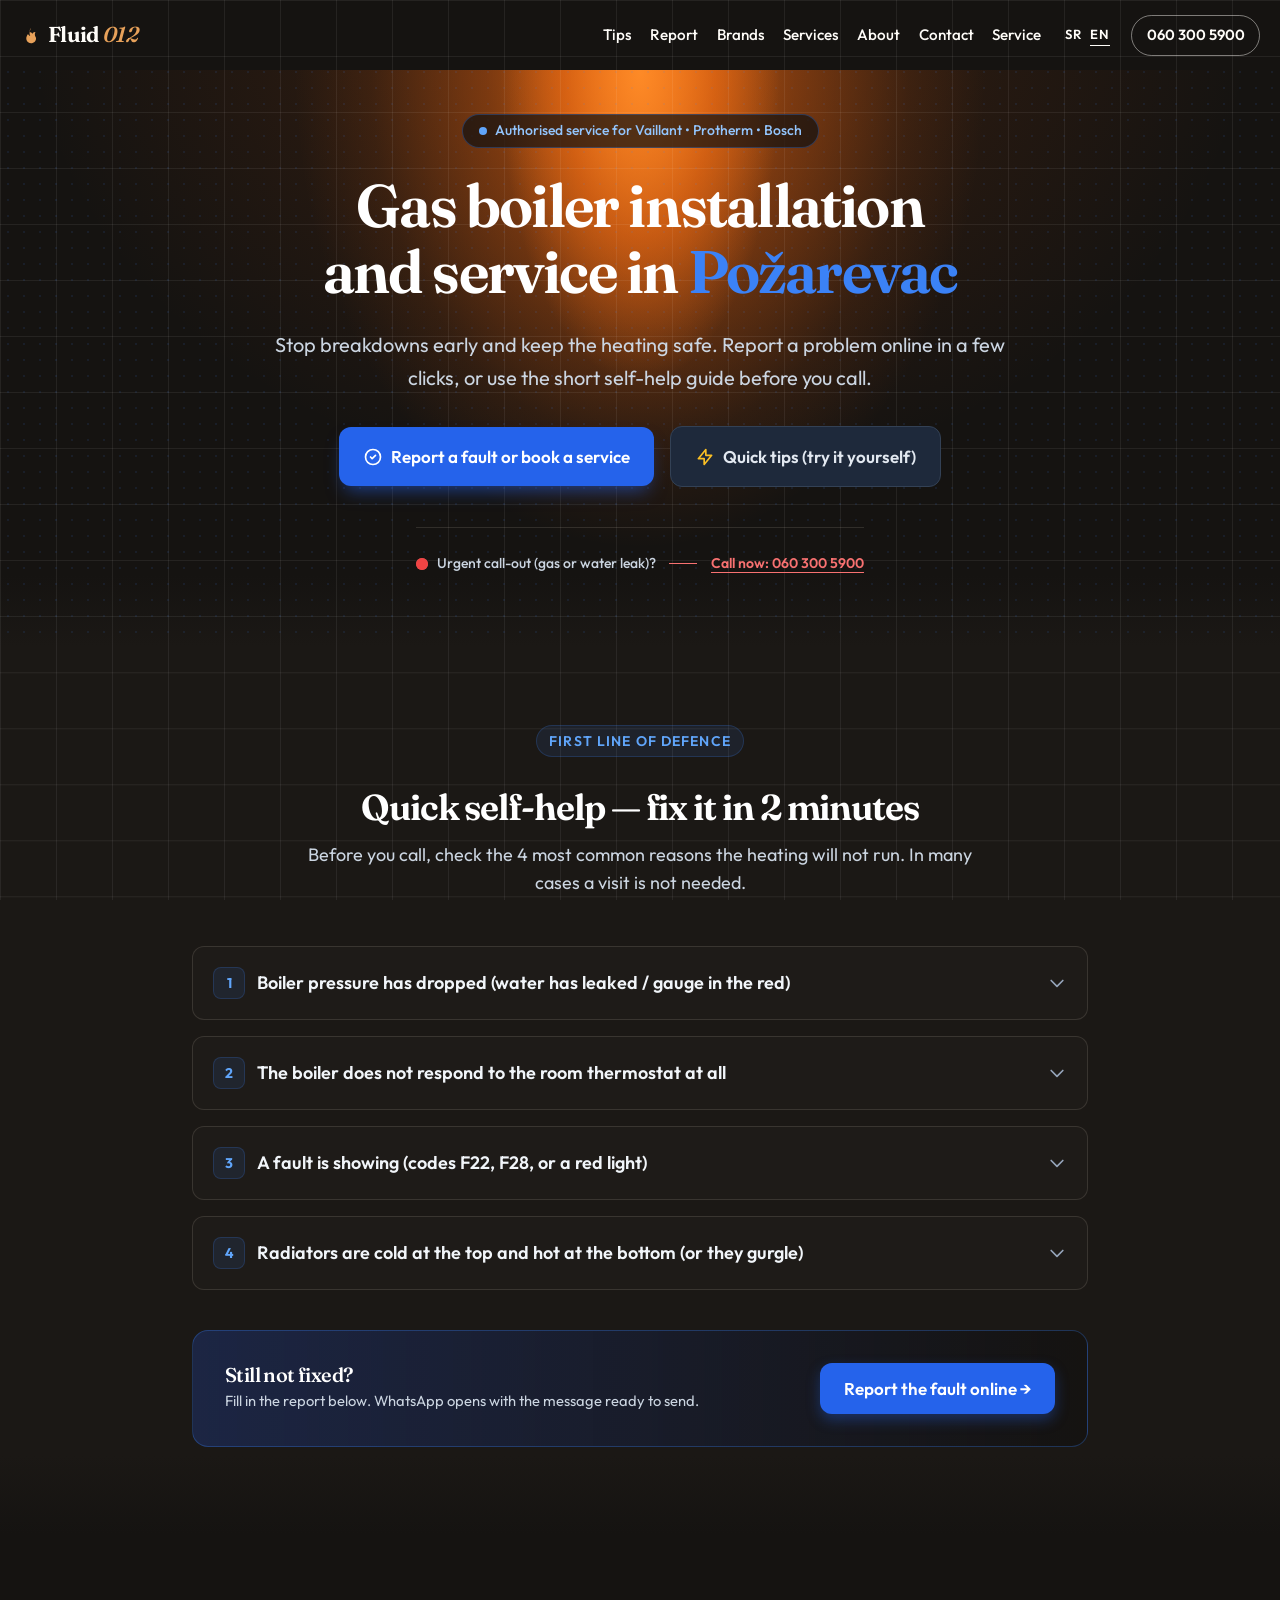
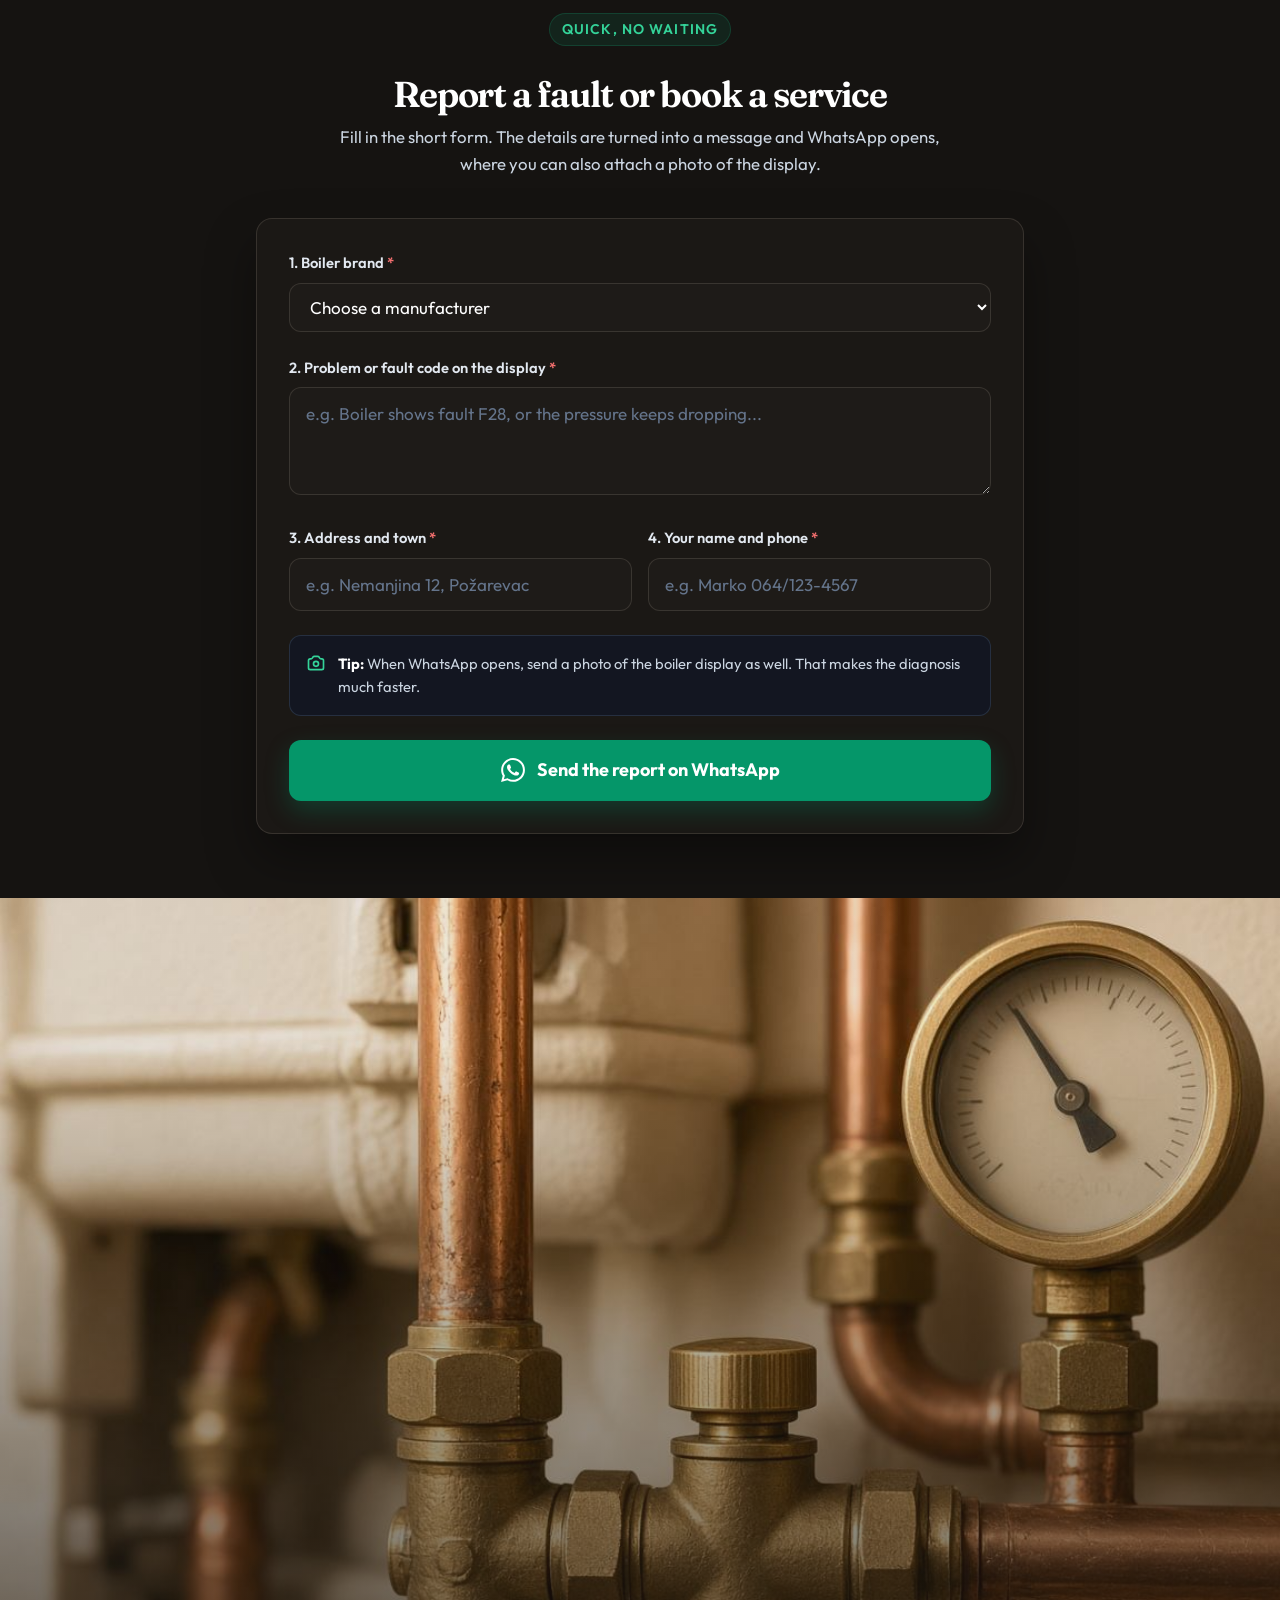
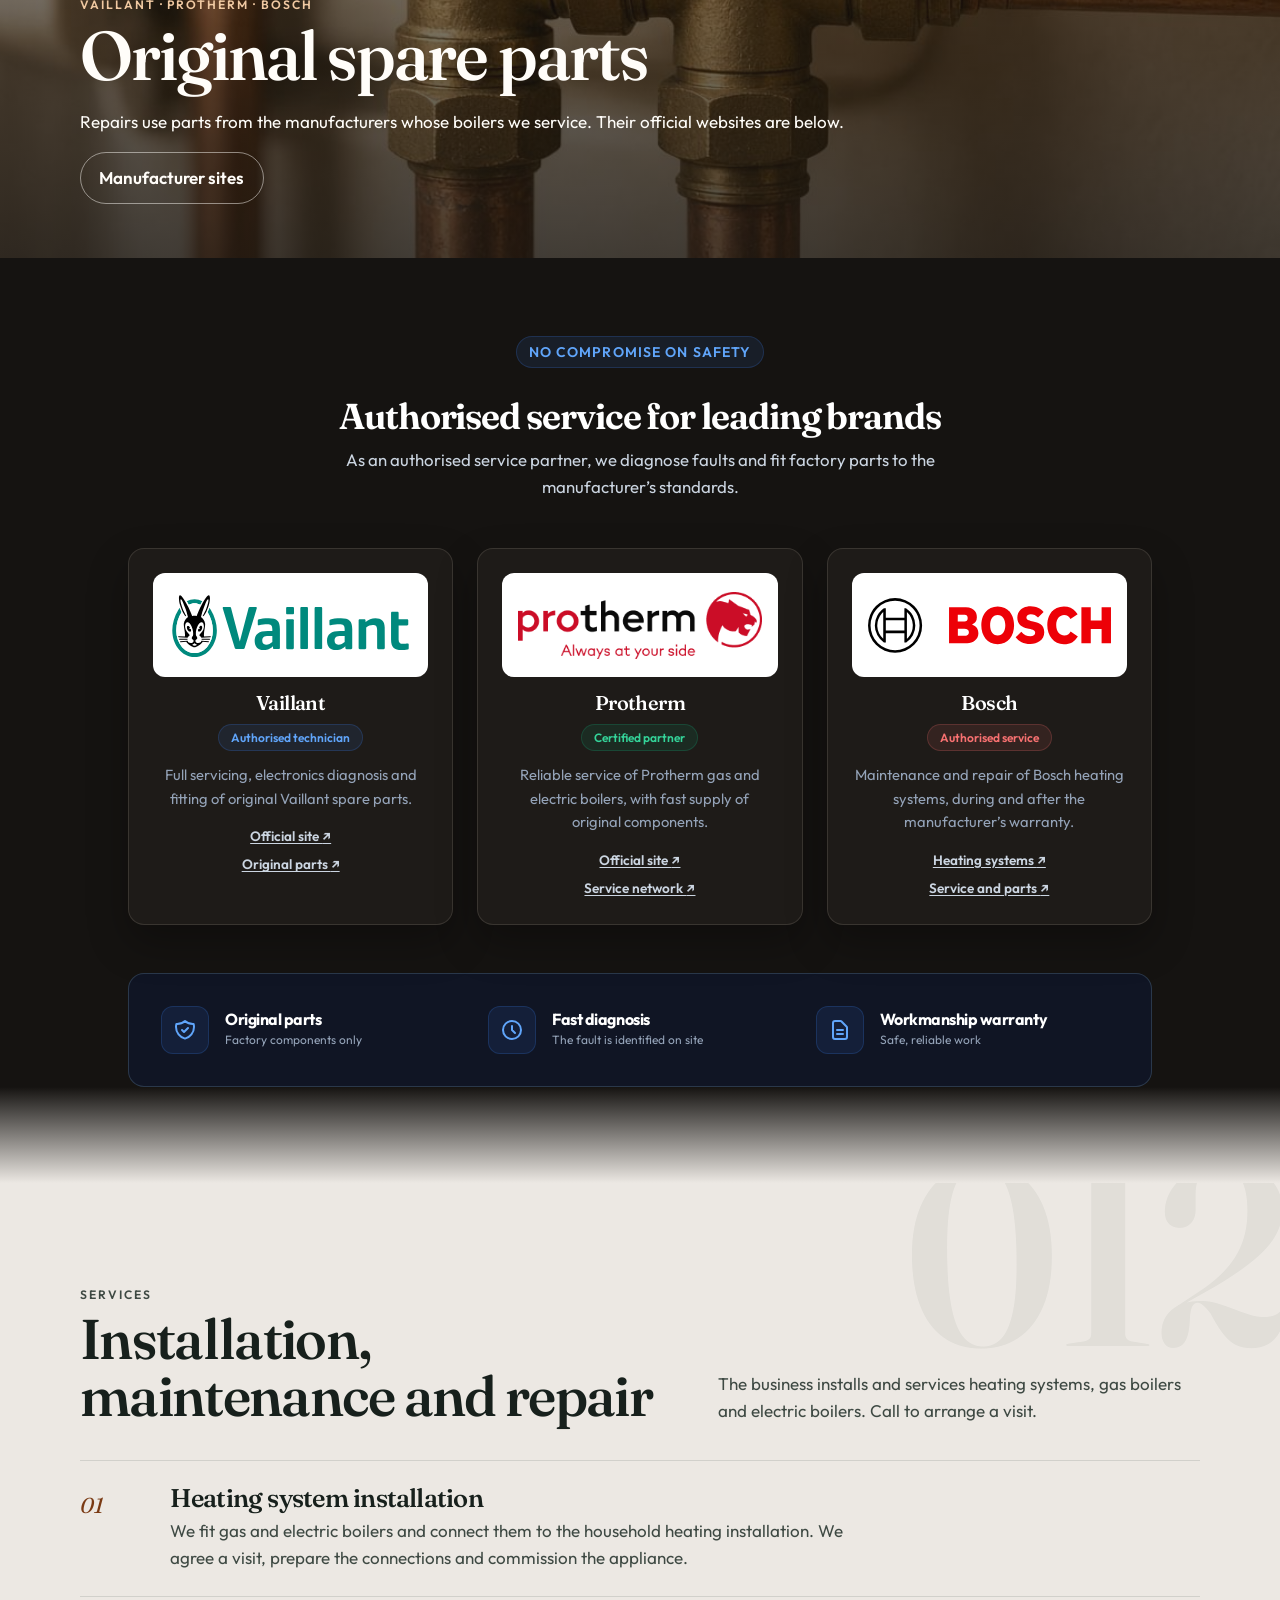
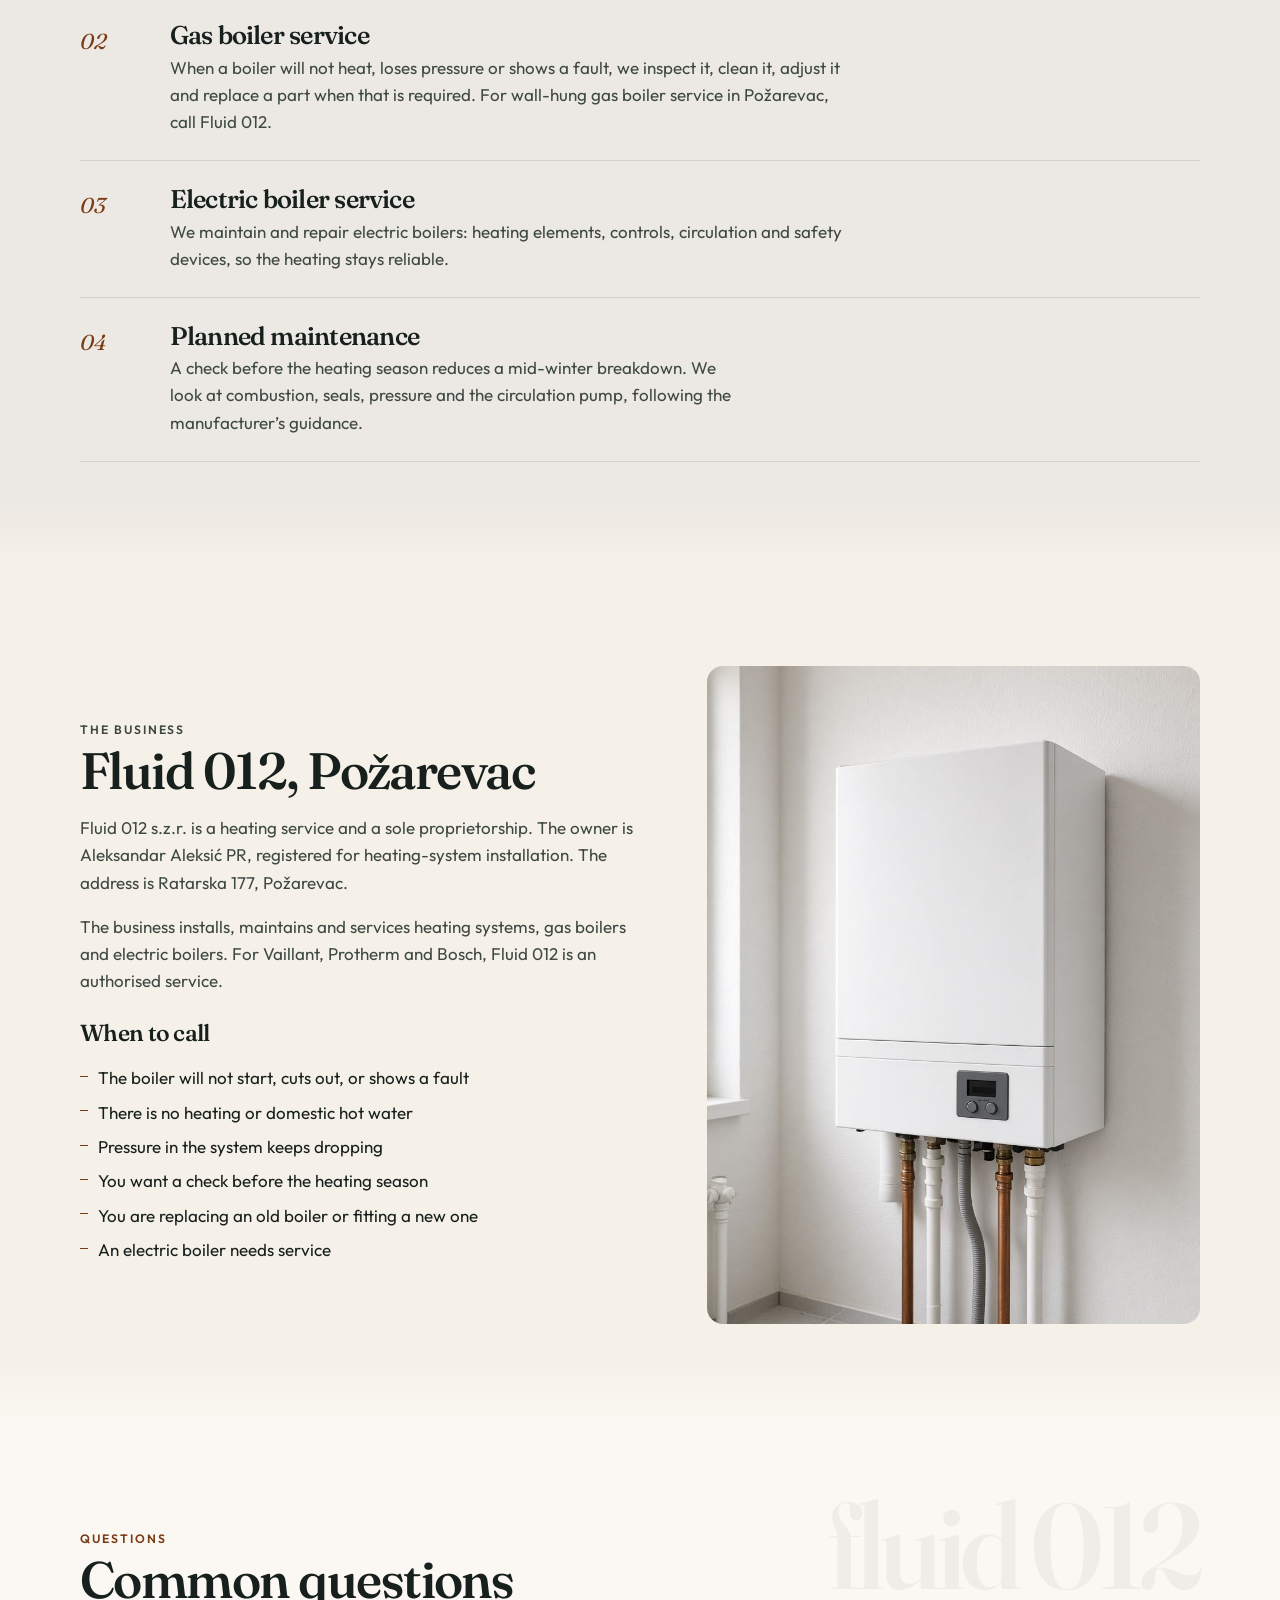
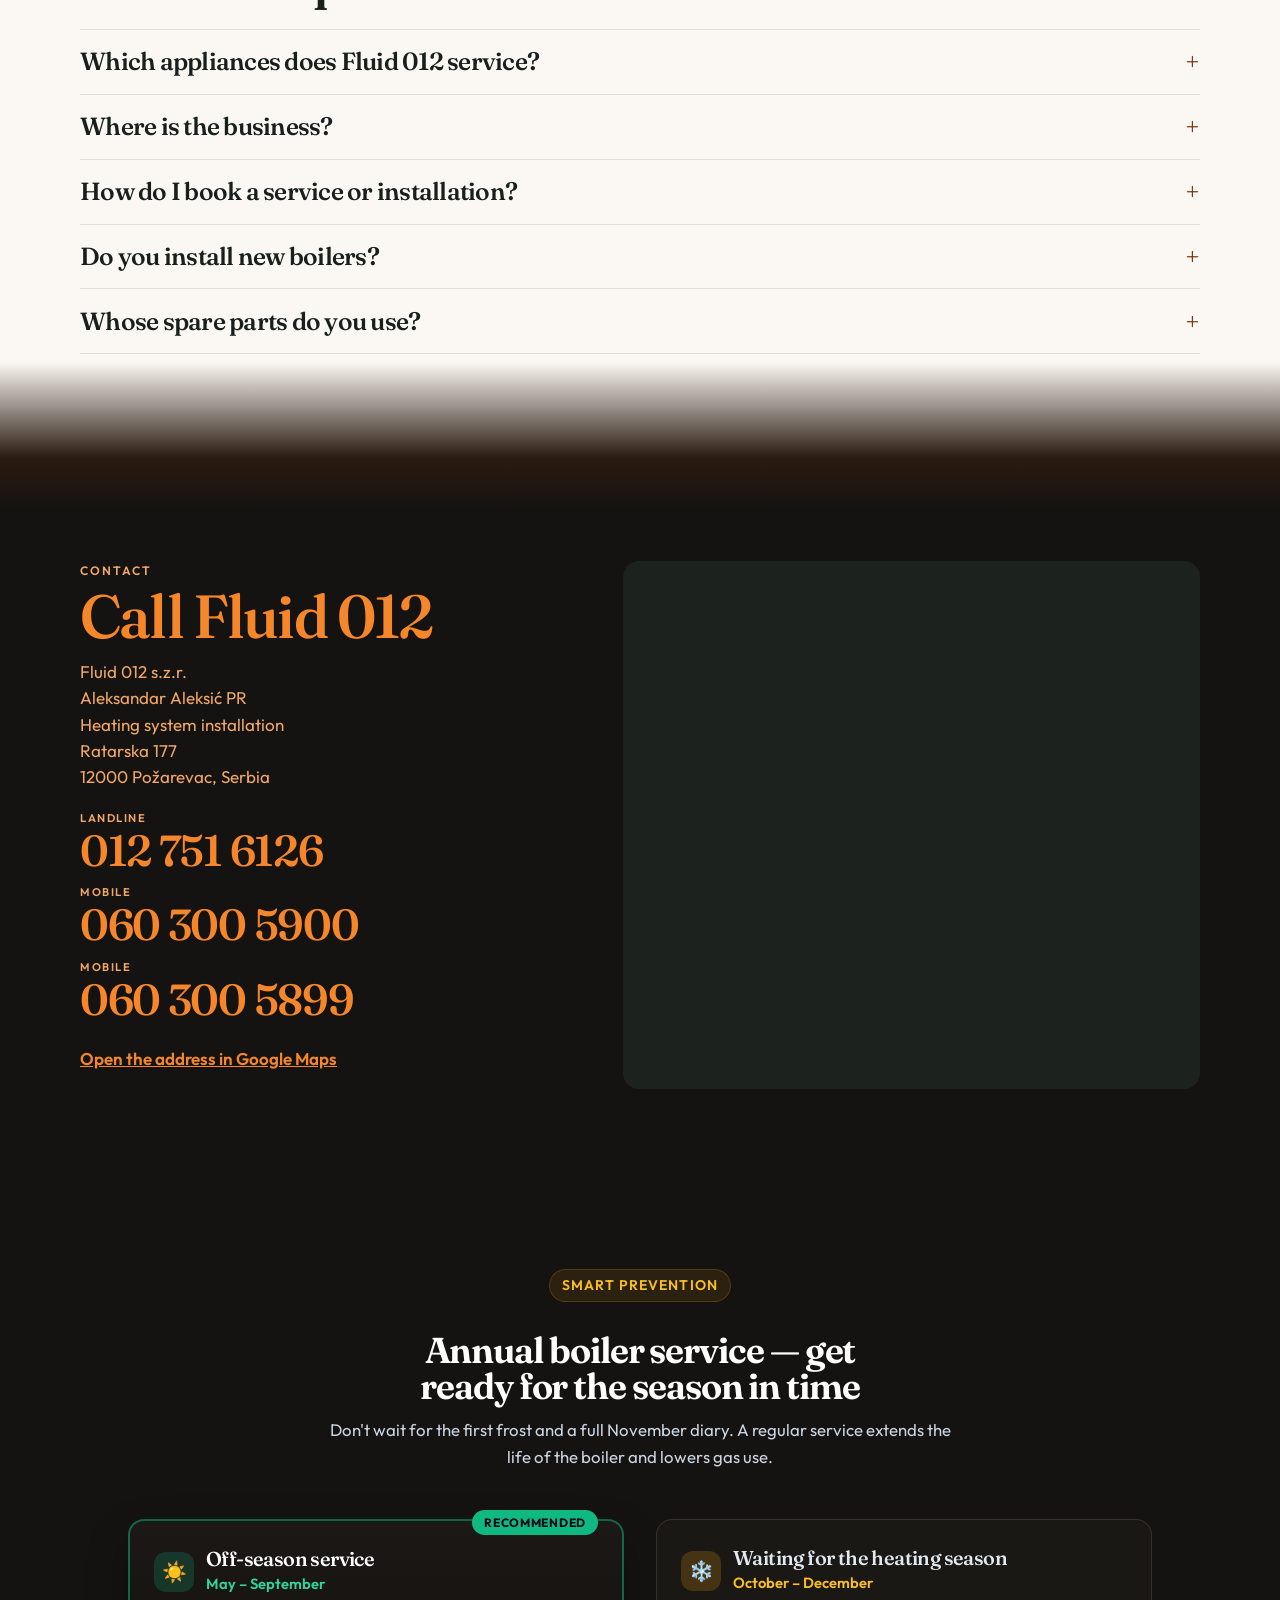
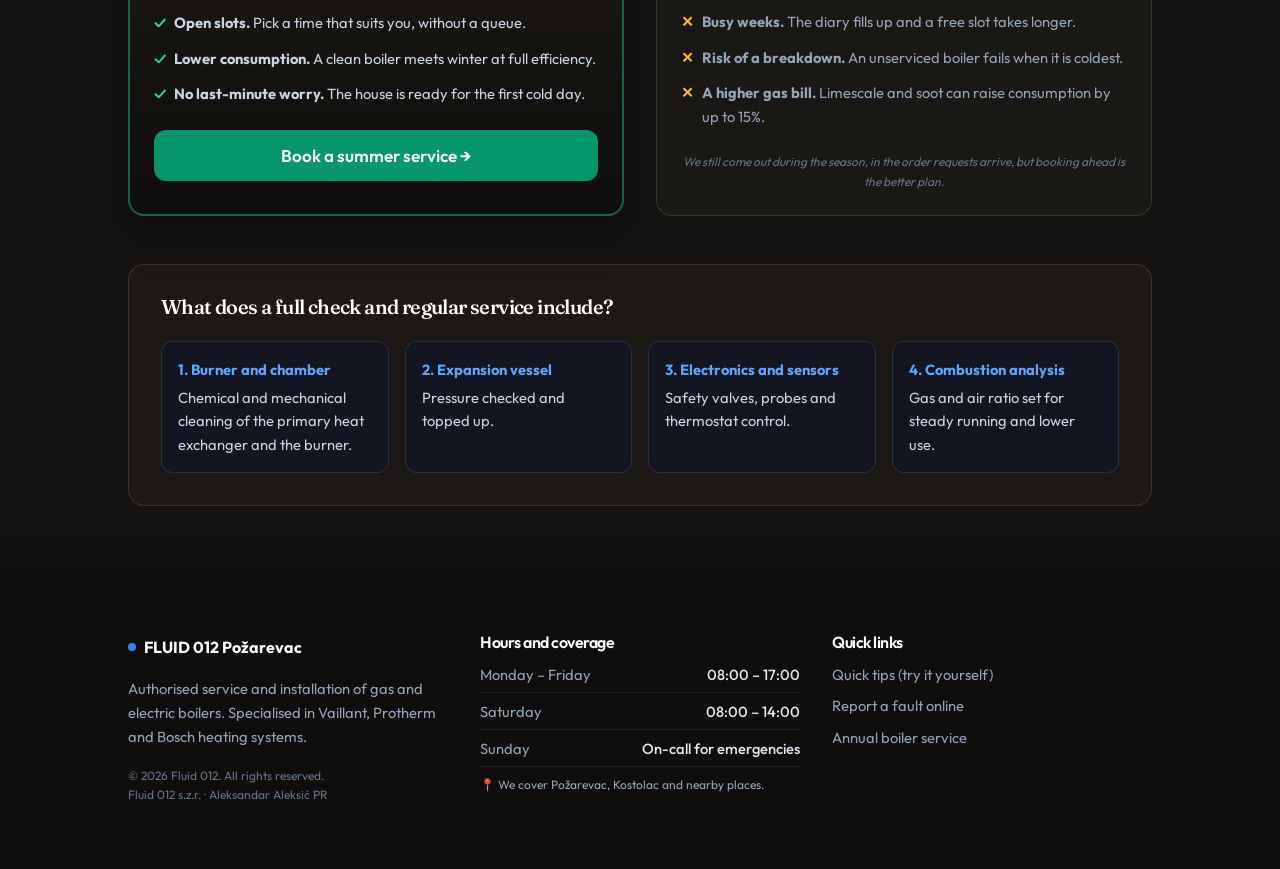
==== commit 7c0d57bc: "Uskladi raspored, boje i prikaz na telefonu pred objavu. Raspored sekcija i meni prate tok čitanja; " ====
--- a/en/index.html
+++ b/en/index.html
@@ -37,7 +37,7 @@
   <link rel="preconnect" href="https://fonts.googleapis.com">
   <link rel="preconnect" href="https://fonts.gstatic.com" crossorigin>
   <link href="https://fonts.googleapis.com/css2?family=Fraunces:ital,opsz,wght@0,9..144,560;0,9..144,640;1,9..144,560&family=Outfit:wght@400;500;600&display=swap" rel="stylesheet">
-  <link rel="stylesheet" href="../css/styles.css?v=13">
+  <link rel="stylesheet" href="../css/styles.css?v=29">
   <script type="application/ld+json" id="ld">
   {
     "@context": "https://schema.org",
@@ -231,12 +231,13 @@
       <span aria-hidden="true"></span>
     </button>
     <nav class="site-nav" id="nav" data-nav aria-label="Main">
+      <a href="#brza-dijagnostika">Tips</a>
+      <a href="#prijava-kvara">Report</a>
+      <a href="#brendovi">Brands</a>
       <a href="#usluge">Services</a>
+      <a href="#o-nama">About</a>
+      <a href="#kontakt">Contact</a>
       <a href="#redovan-servis">Service</a>
-      <a href="#brendovi">Brands</a>
-      <a href="#o-nama">About</a>
-      <a href="#prijava-kvara">Report</a>
-      <a href="#kontakt">Contact</a>
       <span class="lang">
         <a href="../index.html" hreflang="sr" lang="sr">SR</a>
         <a href="index.html" hreflang="en" lang="en" aria-current="page">EN</a>
@@ -431,6 +432,94 @@
       </div>
     </section>
 
+    <section class="band" aria-labelledby="delovi-naslov">
+      <img src="../images/rezervni-delovi-grejanje.jpg" width="1152" height="864" alt="Close-up of copper heating pipes, brass valves and a pressure gauge" loading="lazy" decoding="async">
+      <div class="band__shade" aria-hidden="true"></div>
+      <div class="band__copy">
+        <div class="wrap">
+          <p class="eyebrow eyebrow--light">Vaillant · Protherm · Bosch</p>
+          <h2 id="delovi-naslov">Original spare parts</h2>
+          <p>Repairs use parts from the manufacturers whose boilers we service. Their official websites are below.</p>
+          <a class="btn btn--ghost" href="#brendovi">Manufacturer sites</a>
+        </div>
+      </div>
+    </section>
+
+    <section class="brands" id="brendovi" aria-labelledby="brendovi-naslov">
+      <div class="brands__inner">
+        <p class="brands__badge">No compromise on safety</p>
+        <h2 id="brendovi-naslov">Authorised service for leading brands</h2>
+        <p class="brands__lead">As an authorised service partner, we diagnose faults and fit factory parts to the manufacturer’s standards.</p>
+        <div class="brand-grid">
+          <article class="brand">
+            <div class="brand__logo">
+              <img src="../images/logos/vaillant.svg" alt="" width="288" height="82">
+            </div>
+            <h3>Vaillant</h3>
+            <p class="brand__tag brand__tag--blue">Authorised technician</p>
+            <p>Full servicing, electronics diagnosis and fitting of original Vaillant spare parts.</p>
+            <div class="brand__links">
+              <a href="https://www.vaillant.rs/" target="_blank" rel="noopener noreferrer">Official site <span aria-hidden="true">↗</span><span class="sr-only"> Vaillant (opens in a new window)</span></a>
+              <a href="https://www.vaillant.rs/servis/treba-vam-popravka-tu-smo-da-vas-podrzimo/" target="_blank" rel="noopener noreferrer">Original parts <span aria-hidden="true">↗</span><span class="sr-only"> Vaillant (opens in a new window)</span></a>
+            </div>
+          </article>
+          <article class="brand">
+            <div class="brand__logo">
+              <img src="../images/logos/protherm.png" alt="" width="320" height="120">
+            </div>
+            <h3>Protherm</h3>
+            <p class="brand__tag brand__tag--green">Certified partner</p>
+            <p>Reliable service of Protherm gas and electric boilers, with fast supply of original components.</p>
+            <div class="brand__links">
+              <a href="https://protherm.rs/" target="_blank" rel="noopener noreferrer">Official site <span aria-hidden="true">↗</span><span class="sr-only"> Protherm (opens in a new window)</span></a>
+              <a href="https://protherm.rs/servis/servis/" target="_blank" rel="noopener noreferrer">Service network <span aria-hidden="true">↗</span><span class="sr-only"> Protherm (opens in a new window)</span></a>
+            </div>
+          </article>
+          <article class="brand">
+            <div class="brand__logo">
+              <img src="../images/logos/bosch.svg" alt="" width="216" height="48">
+            </div>
+            <h3>Bosch</h3>
+            <p class="brand__tag brand__tag--red">Authorised service</p>
+            <p>Maintenance and repair of Bosch heating systems, during and after the manufacturer’s warranty.</p>
+            <div class="brand__links">
+              <a href="https://www.bosch-homecomfort.com/rs/sr/ocs/rezidencijalni-objekti/sistemi-grejanja-18047456-c/" target="_blank" rel="noopener noreferrer">Heating systems <span aria-hidden="true">↗</span><span class="sr-only"> Bosch (opens in a new window)</span></a>
+              <a href="https://www.bosch-homecomfort.com/rs/sr/rezidencijalni-objekti/servis-i-podrska/tehnicka-podrska-i-servis/" target="_blank" rel="noopener noreferrer">Service and parts <span aria-hidden="true">↗</span><span class="sr-only"> Bosch (opens in a new window)</span></a>
+            </div>
+          </article>
+        </div>
+        <ul class="trust">
+          <li>
+            <span class="trust__icon" aria-hidden="true">
+              <svg viewBox="0 0 24 24" fill="none" stroke="currentColor"><path stroke-linecap="round" stroke-linejoin="round" stroke-width="2" d="M9 12l2 2 4-4m5.618-4.016A11.955 11.955 0 0112 2.944a11.955 11.955 0 01-8.618 3.04A12.02 12.02 0 003 9c0 5.591 3.824 10.29 9 11.622 5.176-1.332 9-6.03 9-11.622 0-1.042-.133-2.052-.382-3.016z"></path></svg>
+            </span>
+            <div>
+              <h3>Original parts</h3>
+              <p>Factory components only</p>
+            </div>
+          </li>
+          <li>
+            <span class="trust__icon" aria-hidden="true">
+              <svg viewBox="0 0 24 24" fill="none" stroke="currentColor"><path stroke-linecap="round" stroke-linejoin="round" stroke-width="2" d="M12 8v4l3 3m6-3a9 9 0 11-18 0 9 9 0 0118 0z"></path></svg>
+            </span>
+            <div>
+              <h3>Fast diagnosis</h3>
+              <p>The fault is identified on site</p>
+            </div>
+          </li>
+          <li>
+            <span class="trust__icon" aria-hidden="true">
+              <svg viewBox="0 0 24 24" fill="none" stroke="currentColor"><path stroke-linecap="round" stroke-linejoin="round" stroke-width="2" d="M9 12h6m-6 4h6m2 5H7a2 2 0 01-2-2V5a2 2 0 012-2h5.586a1 1 0 01.707.293l5.414 5.414a1 1 0 01.293.707V19a2 2 0 01-2 2z"></path></svg>
+            </span>
+            <div>
+              <h3>Workmanship warranty</h3>
+              <p>Safe, reliable work</p>
+            </div>
+          </li>
+        </ul>
+      </div>
+    </section>
+
     <section class="section services" id="usluge" aria-labelledby="usluge-naslov">
       <p class="watermark" aria-hidden="true">012</p>
       <div class="wrap">
@@ -479,144 +568,6 @@
             </article>
           </li>
         </ol>
-      </div>
-    </section>
-
-    <section class="annual" id="redovan-servis" aria-labelledby="servis-naslov">
-      <div class="annual__inner">
-        <p class="annual__badge">Smart prevention</p>
-        <h2 id="servis-naslov">Annual boiler service — get ready for the season in time</h2>
-        <p class="annual__lead">Don't wait for the first frost and a full November diary. A regular service extends the life of the boiler and lowers gas use.</p>
-        <div class="season">
-          <article class="season__card season__card--best">
-            <p class="season__flag">Recommended</p>
-            <div class="season__head">
-              <span class="season__icon season__icon--sun" aria-hidden="true">☀️</span>
-              <div>
-                <h3>Off-season service</h3>
-                <p class="season__when season__when--good">May – September</p>
-              </div>
-            </div>
-            <ul class="season__list">
-              <li><span aria-hidden="true">✓</span><span><strong>Open slots.</strong> Pick a time that suits you, without a queue.</span></li>
-              <li><span aria-hidden="true">✓</span><span><strong>Lower consumption.</strong> A clean boiler meets winter at full efficiency.</span></li>
-              <li><span aria-hidden="true">✓</span><span><strong>No last-minute worry.</strong> The house is ready for the first cold day.</span></li>
-            </ul>
-            <a class="season__cta" href="#prijava-kvara">Book a summer service →</a>
-          </article>
-          <article class="season__card">
-            <div class="season__head">
-              <span class="season__icon season__icon--snow" aria-hidden="true">❄️</span>
-              <div>
-                <h3>Waiting for the heating season</h3>
-                <p class="season__when season__when--busy">October – December</p>
-              </div>
-            </div>
-            <ul class="season__list">
-              <li><span aria-hidden="true">✕</span><span><strong>Busy weeks.</strong> The diary fills up and a free slot takes longer.</span></li>
-              <li><span aria-hidden="true">✕</span><span><strong>Risk of a breakdown.</strong> An unserviced boiler fails when it is coldest.</span></li>
-              <li><span aria-hidden="true">✕</span><span><strong>A higher gas bill.</strong> Limescale and soot can raise consumption by up to 15%.</span></li>
-            </ul>
-            <p class="season__note">We still come out during the season, in the order requests arrive, but booking ahead is the better plan.</p>
-          </article>
-        </div>
-        <div class="annual__scope">
-          <h3>What does a full check and regular service include?</h3>
-          <ul class="scope">
-            <li><strong>1. Burner and chamber</strong> Chemical and mechanical cleaning of the primary heat exchanger and the burner.</li>
-            <li><strong>2. Expansion vessel</strong> Pressure checked and topped up.</li>
-            <li><strong>3. Electronics and sensors</strong> Safety valves, probes and thermostat control.</li>
-            <li><strong>4. Combustion analysis</strong> Gas and air ratio set for steady running and lower use.</li>
-          </ul>
-        </div>
-      </div>
-    </section>
-
-    <section class="band" aria-labelledby="delovi-naslov">
-      <img src="../images/rezervni-delovi-grejanje.jpg" width="1152" height="864" alt="Close-up of copper heating pipes, brass valves and a pressure gauge" loading="lazy" decoding="async">
-      <div class="band__shade" aria-hidden="true"></div>
-      <div class="band__copy">
-        <div class="wrap">
-          <p class="eyebrow eyebrow--light">Vaillant · Protherm · Bosch</p>
-          <h2 id="delovi-naslov">Original spare parts</h2>
-          <p>Repairs use parts from the manufacturers whose boilers we service. Their official websites are below.</p>
-          <a class="btn btn--ghost" href="#brendovi">Manufacturer sites</a>
-        </div>
-      </div>
-    </section>
-
-    <section class="brands" id="brendovi" aria-labelledby="brendovi-naslov">
-      <div class="brands__inner">
-        <p class="brands__badge">No compromise on safety</p>
-        <h2 id="brendovi-naslov">Authorised service for leading brands</h2>
-        <p class="brands__lead">As an authorised service partner, we diagnose faults and fit factory parts to the manufacturer’s standards.</p>
-        <div class="brand-grid">
-          <article class="brand">
-            <div class="brand__logo">
-              <img src="../images/logos/vaillant.svg" alt="" width="288" height="82">
-            </div>
-            <h3>Vaillant</h3>
-            <p class="brand__tag brand__tag--blue">Authorised technician</p>
-            <p>Full servicing, electronics diagnosis and fitting of original Vaillant spare parts.</p>
-            <div class="brand__links">
-              <a href="https://www.vaillant.rs/" target="_blank" rel="noopener noreferrer">Official site <span aria-hidden="true">↗</span><span class="sr-only"> Vaillant (opens in a new window)</span></a>
-              <a href="https://www.vaillant.rs/servis/treba-vam-popravka-tu-smo-da-vas-podrzimo/" target="_blank" rel="noopener noreferrer">Original parts <span aria-hidden="true">↗</span><span class="sr-only"> Vaillant (opens in a new window)</span></a>
-            </div>
-          </article>
-          <article class="brand">
-            <div class="brand__logo">
-              <img src="../images/logos/protherm.png" alt="" width="320" height="120">
-            </div>
-            <h3>Protherm</h3>
-            <p class="brand__tag brand__tag--green">Certified partner</p>
-            <p>Reliable service of Protherm gas and electric boilers, with fast supply of original components.</p>
-            <div class="brand__links">
-              <a href="https://protherm.rs/" target="_blank" rel="noopener noreferrer">Official site <span aria-hidden="true">↗</span><span class="sr-only"> Protherm (opens in a new window)</span></a>
-              <a href="https://protherm.rs/servis/servis/" target="_blank" rel="noopener noreferrer">Service network <span aria-hidden="true">↗</span><span class="sr-only"> Protherm (opens in a new window)</span></a>
-            </div>
-          </article>
-          <article class="brand">
-            <div class="brand__logo">
-              <img src="../images/logos/bosch.svg" alt="" width="216" height="48">
-            </div>
-            <h3>Bosch</h3>
-            <p class="brand__tag brand__tag--red">Authorised service</p>
-            <p>Maintenance and repair of Bosch heating systems, during and after the manufacturer’s warranty.</p>
-            <div class="brand__links">
-              <a href="https://www.bosch-homecomfort.com/rs/sr/ocs/rezidencijalni-objekti/sistemi-grejanja-18047456-c/" target="_blank" rel="noopener noreferrer">Heating systems <span aria-hidden="true">↗</span><span class="sr-only"> Bosch (opens in a new window)</span></a>
-              <a href="https://www.bosch-homecomfort.com/rs/sr/rezidencijalni-objekti/servis-i-podrska/tehnicka-podrska-i-servis/" target="_blank" rel="noopener noreferrer">Service and parts <span aria-hidden="true">↗</span><span class="sr-only"> Bosch (opens in a new window)</span></a>
-            </div>
-          </article>
-        </div>
-        <ul class="trust">
-          <li>
-            <span class="trust__icon" aria-hidden="true">
-              <svg viewBox="0 0 24 24" fill="none" stroke="currentColor"><path stroke-linecap="round" stroke-linejoin="round" stroke-width="2" d="M9 12l2 2 4-4m5.618-4.016A11.955 11.955 0 0112 2.944a11.955 11.955 0 01-8.618 3.04A12.02 12.02 0 003 9c0 5.591 3.824 10.29 9 11.622 5.176-1.332 9-6.03 9-11.622 0-1.042-.133-2.052-.382-3.016z"></path></svg>
-            </span>
-            <div>
-              <h3>Original parts</h3>
-              <p>Factory components only</p>
-            </div>
-          </li>
-          <li>
-            <span class="trust__icon" aria-hidden="true">
-              <svg viewBox="0 0 24 24" fill="none" stroke="currentColor"><path stroke-linecap="round" stroke-linejoin="round" stroke-width="2" d="M12 8v4l3 3m6-3a9 9 0 11-18 0 9 9 0 0118 0z"></path></svg>
-            </span>
-            <div>
-              <h3>Fast diagnosis</h3>
-              <p>The fault is identified on site</p>
-            </div>
-          </li>
-          <li>
-            <span class="trust__icon" aria-hidden="true">
-              <svg viewBox="0 0 24 24" fill="none" stroke="currentColor"><path stroke-linecap="round" stroke-linejoin="round" stroke-width="2" d="M9 12h6m-6 4h6m2 5H7a2 2 0 01-2-2V5a2 2 0 012-2h5.586a1 1 0 01.707.293l5.414 5.414a1 1 0 01.293.707V19a2 2 0 01-2 2z"></path></svg>
-            </span>
-            <div>
-              <h3>Workmanship warranty</h3>
-              <p>Safe, reliable work</p>
-            </div>
-          </li>
-        </ul>
       </div>
     </section>
 
@@ -644,6 +595,7 @@
     </section>
 
     <section class="section faq" id="pitanja" aria-labelledby="pitanja-naslov">
+      <p class="watermark" aria-hidden="true">fluid 012</p>
       <div class="wrap">
         <p class="eyebrow">Questions</p>
         <h2 id="pitanja-naslov">Common questions</h2>
@@ -694,6 +646,56 @@
         </div>
       </div>
     </section>
+    <section class="annual" id="redovan-servis" aria-labelledby="servis-naslov">
+      <div class="annual__inner">
+        <p class="annual__badge">Smart prevention</p>
+        <h2 id="servis-naslov">Annual boiler service — get ready for the season in time</h2>
+        <p class="annual__lead">Don't wait for the first frost and a full November diary. A regular service extends the life of the boiler and lowers gas use.</p>
+        <div class="season">
+          <article class="season__card season__card--best">
+            <p class="season__flag">Recommended</p>
+            <div class="season__head">
+              <span class="season__icon season__icon--sun" aria-hidden="true">☀️</span>
+              <div>
+                <h3>Off-season service</h3>
+                <p class="season__when season__when--good">May – September</p>
+              </div>
+            </div>
+            <ul class="season__list">
+              <li><span aria-hidden="true">✓</span><span><strong>Open slots.</strong> Pick a time that suits you, without a queue.</span></li>
+              <li><span aria-hidden="true">✓</span><span><strong>Lower consumption.</strong> A clean boiler meets winter at full efficiency.</span></li>
+              <li><span aria-hidden="true">✓</span><span><strong>No last-minute worry.</strong> The house is ready for the first cold day.</span></li>
+            </ul>
+            <a class="season__cta" href="#prijava-kvara">Book a summer service →</a>
+          </article>
+          <article class="season__card">
+            <div class="season__head">
+              <span class="season__icon season__icon--snow" aria-hidden="true">❄️</span>
+              <div>
+                <h3>Waiting for the heating season</h3>
+                <p class="season__when season__when--busy">October – December</p>
+              </div>
+            </div>
+            <ul class="season__list">
+              <li><span aria-hidden="true">✕</span><span><strong>Busy weeks.</strong> The diary fills up and a free slot takes longer.</span></li>
+              <li><span aria-hidden="true">✕</span><span><strong>Risk of a breakdown.</strong> An unserviced boiler fails when it is coldest.</span></li>
+              <li><span aria-hidden="true">✕</span><span><strong>A higher gas bill.</strong> Limescale and soot can raise consumption by up to 15%.</span></li>
+            </ul>
+            <p class="season__note">We still come out during the season, in the order requests arrive, but booking ahead is the better plan.</p>
+          </article>
+        </div>
+        <div class="annual__scope">
+          <h3>What does a full check and regular service include?</h3>
+          <ul class="scope">
+            <li><strong>1. Burner and chamber</strong> Chemical and mechanical cleaning of the primary heat exchanger and the burner.</li>
+            <li><strong>2. Expansion vessel</strong> Pressure checked and topped up.</li>
+            <li><strong>3. Electronics and sensors</strong> Safety valves, probes and thermostat control.</li>
+            <li><strong>4. Combustion analysis</strong> Gas and air ratio set for steady running and lower use.</li>
+          </ul>
+        </div>
+      </div>
+    </section>
+
   </main>
 
   <footer class="site-footer">
--- a/css/styles.css
+++ b/css/styles.css
@@ -8,7 +8,23 @@
   --copper-deep: #7a3a14;
   --copper-light: #f0c9a2;
   --line: rgba(23, 32, 28, 0.12);
-  --dark: #121614;
+  --dark: #151311;
+  --night: #151311;
+  --night-lift: #1b1815;
+  --night-deep: #0f0e0c;
+  --sheen: #2a1a10;
+  --panel: #1e1b18;
+  --panel-line: rgba(255, 236, 220, 0.12);
+  --ember: rgba(240, 112, 20, 0.92);
+  --flame: #f5872a;
+  --flame-soft: #f0a868;
+  --stone: #ece8e3;
+  --grid-ink:
+    linear-gradient(rgba(21, 19, 17, 0.06) 1px, transparent 1px) 0 0 / 56px 56px fixed,
+    linear-gradient(90deg, rgba(21, 19, 17, 0.06) 1px, transparent 1px) 0 0 / 56px 56px fixed;
+  --grid:
+    linear-gradient(rgba(255, 255, 255, 0.065) 1px, transparent 1px) 0 0 / 56px 56px fixed,
+    linear-gradient(90deg, rgba(255, 255, 255, 0.065) 1px, transparent 1px) 0 0 / 56px 56px fixed;
   --header: 4.4rem;
   --max: 70rem;
   --serif: "Fraunces", "Iowan Old Style", Palatino, Georgia, serif;
@@ -20,7 +36,22 @@
 *::before,
 *::after { box-sizing: border-box; }
 
-html { scroll-behavior: smooth; }
+html {
+  scroll-behavior: smooth;
+  -webkit-text-size-adjust: 100%;
+  text-size-adjust: 100%;
+}
+
+@media (hover: none) and (pointer: coarse) {
+  :root {
+    --grid:
+      linear-gradient(rgba(255, 255, 255, 0.065) 1px, transparent 1px) 0 0 / 56px 56px,
+      linear-gradient(90deg, rgba(255, 255, 255, 0.065) 1px, transparent 1px) 0 0 / 56px 56px;
+    --grid-ink:
+      linear-gradient(rgba(21, 19, 17, 0.06) 1px, transparent 1px) 0 0 / 56px 56px,
+      linear-gradient(90deg, rgba(21, 19, 17, 0.06) 1px, transparent 1px) 0 0 / 56px 56px;
+  }
+}
 [id] { scroll-margin-top: calc(var(--header) + 0.6rem); }
 
 body {
@@ -104,14 +135,13 @@
   height: var(--header);
   padding: 0 1.25rem;
   color: #fffdf9;
-  background: linear-gradient(180deg, rgba(8, 10, 9, 0.62), rgba(8, 10, 9, 0));
+  background: var(--grid), var(--night);
 }
 
 .site-header.is-solid {
-  color: var(--ink);
-  background: rgba(246, 241, 232, 0.94);
-  backdrop-filter: blur(14px);
-  box-shadow: 0 1px 0 rgba(23, 32, 28, 0.08);
+  color: #fffdf9;
+  background: var(--grid), var(--night);
+  box-shadow: 0 1px 0 rgba(255, 253, 249, 0.08);
 }
 
 .logo {
@@ -166,9 +196,9 @@
 }
 
 .is-solid .header-call {
-  background: var(--ink);
-  color: var(--cream);
-  border-color: var(--ink);
+  background: transparent;
+  color: #fffdf9;
+  border-color: rgba(255, 253, 249, 0.45);
 }
 
 .nav-toggle {
@@ -202,9 +232,16 @@
 }
 
 .hero {
+  --glow-core: 14%;
+  --glow-halo: 30%;
   position: relative;
   color: #f8fafc;
-  background: #0f172a;
+  background:
+    var(--grid),
+    radial-gradient(ellipse var(--glow-core) 62% at 50% var(--header), rgba(255, 140, 40, 0.95), rgba(245, 110, 20, 0.55) 42%, transparent 78%),
+    radial-gradient(ellipse var(--glow-halo) 82% at 50% var(--header), var(--ember), rgba(234, 100, 16, 0.4) 40%, rgba(234, 100, 16, 0.1) 70%, transparent 90%),
+    radial-gradient(ellipse 60% 95% at 50% 0, rgba(200, 80, 12, 0.22), transparent 80%),
+    linear-gradient(180deg, var(--night) 0, var(--night) calc(100% - 4.5rem), var(--night-lift) 100%);
   overflow: hidden;
 }
 
@@ -224,6 +261,10 @@
   margin-inline: auto;
   padding-top: calc(var(--header) + 2.75rem);
   padding-bottom: 4.5rem;
+  display: flex;
+  flex-direction: column;
+  align-items: center;
+  text-align: center;
 }
 
 .hero__inner > * { min-width: 0; max-width: 100%; }
@@ -236,8 +277,8 @@
   padding: 0.38rem 1rem;
   border: 1px solid rgba(59, 130, 246, 0.3);
   border-radius: 999px;
-  background: rgba(59, 130, 246, 0.1);
-  color: #60a5fa;
+  background: rgba(21, 19, 17, 0.72);
+  color: #93c5fd;
   font-family: var(--sans);
   font-size: 0.875rem;
   font-weight: 500;
@@ -287,6 +328,7 @@
   flex-direction: column;
   align-items: stretch;
   gap: 1rem;
+  width: 100%;
   margin: 0 0 2.5rem;
 }
 
@@ -326,10 +368,12 @@
   display: flex;
   flex-wrap: wrap;
   align-items: center;
-  justify-content: space-between;
-  gap: 0.85rem 1.25rem;
+  justify-content: center;
+  gap: 0.45rem 0.85rem;
+  width: fit-content;
+  max-width: 100%;
   padding-top: 1.5rem;
-  border-top: 1px solid #1e293b;
+  border-top: 1px solid var(--panel-line);
   color: #94a3b8;
   font-size: 0.875rem;
 }
@@ -374,9 +418,20 @@
 }
 
 .hero__urgent a {
+  display: inline-flex;
+  align-items: center;
+  gap: 0.85rem;
   color: #f87171;
   font-weight: 600;
   text-underline-offset: 4px;
+}
+
+.hero__urgent a::before {
+  content: "";
+  width: 1.75rem;
+  height: 1px;
+  background: #f87171;
+  flex: none;
 }
 
 .hero__urgent a:hover { color: #fca5a5; }
@@ -386,6 +441,7 @@
     flex-direction: row;
     flex-wrap: wrap;
     align-items: center;
+    justify-content: center;
   }
 }
 
@@ -412,10 +468,9 @@
 .btn--dark:hover { background: #000; }
 
 .help {
-  background: #1e293b;
+  background: var(--grid), linear-gradient(180deg, var(--night-lift) 0, var(--night-lift) calc(100% - 5rem), var(--night) 100%);
   color: #f8fafc;
-  padding: 4rem 0;
-  border-top: 1px solid #334155;
+  padding: 4rem 0 5.5rem;
 }
 
 .help__inner {
@@ -459,9 +514,9 @@
 }
 
 .help details {
-  border: 1px solid #334155;
+  border: 1px solid var(--panel-line);
   border-radius: 0.75rem;
-  background: #0f172a;
+  background: var(--panel);
   overflow: hidden;
 }
 
@@ -522,7 +577,7 @@
 
 .help__body {
   padding: 0.6rem 1.25rem 1.25rem;
-  border-top: 1px solid #1e293b;
+  border-top: 1px solid var(--panel-line);
   color: #cbd5e1;
   font-size: 1rem;
   line-height: 1.65;
@@ -533,9 +588,9 @@
 .help__fix {
   margin-top: 0.85rem;
   padding: 1rem 1rem 1.05rem;
-  border: 1px solid #334155;
+  border: 1px solid var(--panel-line);
   border-radius: 0.5rem;
-  background: #1e293b;
+  background: var(--night);
 }
 
 .help__fix strong {
@@ -561,7 +616,7 @@
   padding: 1.5rem;
   border: 1px solid rgba(59, 130, 246, 0.3);
   border-radius: 1rem;
-  background: linear-gradient(90deg, rgba(30, 58, 138, 0.4), #0f172a);
+  background: linear-gradient(90deg, rgba(30, 58, 138, 0.4), var(--night));
   text-align: center;
 }
 
@@ -606,10 +661,9 @@
 }
 
 .report {
-  background: #0f172a;
+  background: var(--grid), var(--night);
   color: #f8fafc;
   padding: 4rem 0;
-  border-top: 1px solid #1e293b;
 }
 
 .report__inner {
@@ -649,9 +703,9 @@
   display: grid;
   gap: 1.5rem;
   padding: 1.5rem;
-  border: 1px solid #334155;
+  border: 1px solid var(--panel-line);
   border-radius: 1rem;
-  background: #1e293b;
+  background: var(--night-lift);
   box-shadow: 0 25px 50px rgba(0, 0, 0, 0.35);
   text-align: left;
 }
@@ -671,9 +725,9 @@
 .report__form textarea {
   width: 100%;
   padding: 0.75rem 1rem;
-  border: 1px solid #334155;
+  border: 1px solid var(--panel-line);
   border-radius: 0.75rem;
-  background: #0f172a;
+  background: var(--panel);
   color: #fff;
 }
 
@@ -764,7 +818,11 @@
 
 .section-head p { margin: 0; color: var(--ink-soft); }
 
-.services { position: relative; overflow: hidden; }
+.services {
+  position: relative;
+  overflow: hidden;
+  background: var(--grid-ink), linear-gradient(180deg, var(--stone) 0, var(--stone) calc(100% - 4rem), var(--cream) 100%);
+}
 
 .watermark {
   position: absolute;
@@ -830,7 +888,7 @@
 }
 
 .band__shade {
-  background: linear-gradient(180deg, rgba(10, 12, 11, 0.08) 15%, rgba(10, 12, 11, 0.78) 100%);
+  background: linear-gradient(180deg, rgba(21, 19, 17, 0.08) 15%, rgba(21, 19, 17, 0.78) 100%);
 }
 
 .band__copy {
@@ -848,10 +906,9 @@
 .band p:last-child { max-width: 36rem; margin: 0 0 1.2rem; }
 
 .brands {
-  background: #1e293b;
+  background: var(--grid), linear-gradient(180deg, var(--night) 0, var(--night) calc(100% - 6rem), var(--stone) 100%);
   color: #f8fafc;
-  padding: 4rem 0;
-  border-top: 1px solid #334155;
+  padding: 4rem 0 6rem;
 }
 
 .brands__inner {
@@ -897,14 +954,14 @@
 
 .brand {
   padding: 1.5rem;
-  border: 1px solid #334155;
+  border: 1px solid var(--panel-line);
   border-radius: 1rem;
-  background: #0f172a;
+  background: var(--panel);
   box-shadow: 0 18px 40px rgba(0, 0, 0, 0.28);
   transition: border-color 0.3s ease;
 }
 
-.brand:hover { border-color: rgba(59, 130, 246, 0.5); }
+.brand:hover { border-color: rgba(197, 106, 50, 0.55); }
 
 .brand__logo {
   display: flex;
@@ -1036,10 +1093,9 @@
 }
 
 .annual {
-  background: #0f172a;
+  background: var(--grid), linear-gradient(180deg, var(--night) 0, var(--night) calc(100% - 4.5rem), var(--night-deep) 100%);
   color: #f8fafc;
-  padding: 4rem 0;
-  border-top: 1px solid #1e293b;
+  padding: 4rem 0 5rem;
 }
 
 .annual__inner {
@@ -1087,14 +1143,14 @@
 .season__card {
   position: relative;
   padding: 1.75rem 1.5rem 1.5rem;
-  border: 1px solid rgba(51, 65, 85, 0.8);
+  border: 1px solid var(--panel-line);
   border-radius: 1rem;
-  background: rgba(30, 41, 59, 0.6);
+  background: rgba(30, 27, 24, 0.72);
 }
 
 .season__card--best {
   border: 2px solid rgba(16, 185, 129, 0.5);
-  background: linear-gradient(180deg, #1e293b, #172033);
+  background: linear-gradient(180deg, var(--night-lift), var(--night-deep));
   box-shadow: 0 18px 40px rgba(0, 0, 0, 0.28);
 }
 
@@ -1195,9 +1251,9 @@
 
 .annual__scope {
   padding: 1.5rem;
-  border: 1px solid #334155;
+  border: 1px solid var(--panel-line);
   border-radius: 1rem;
-  background: #1e293b;
+  background: var(--night-lift);
   text-align: left;
 }
 
@@ -1246,7 +1302,9 @@
   .scope { grid-template-columns: repeat(4, 1fr); }
 }
 
-.about { background: var(--paper); }
+.about {
+  background: linear-gradient(180deg, var(--cream) 0, var(--cream) calc(100% - 4rem), var(--paper) 100%);
+}
 
 .about__grid {
   display: grid;
@@ -1299,6 +1357,21 @@
   object-fit: cover;
 }
 
+.faq {
+  position: relative;
+  overflow: hidden;
+  padding-bottom: 6.5rem;
+  background: linear-gradient(180deg, var(--paper) 0, var(--paper) calc(100% - 6rem), var(--sheen) 100%);
+}
+
+.faq .watermark {
+  top: clamp(2.6rem, 5.5vw, 4.4rem);
+  right: max(1.25rem, calc((100% - var(--max)) / 2));
+  font-size: clamp(4.6rem, 9.5vw, 8.2rem);
+  letter-spacing: -0.045em;
+  white-space: nowrap;
+}
+
 .faq h2 {
   margin: 0.35rem 0 1.4rem;
   font-size: clamp(2.15rem, 4vw, 3.4rem);
@@ -1333,7 +1406,7 @@
 .faq details p { max-width: 65ch; margin: 0 0 1.15rem; color: var(--ink-soft); }
 
 .contact {
-  background: var(--dark);
+  background: var(--grid), linear-gradient(180deg, var(--sheen) 0, var(--night) 3.25rem, var(--night) 100%);
   color: var(--cream);
   padding: clamp(4.2rem, 8vw, 7rem) 0;
 }
@@ -1341,7 +1414,10 @@
 .contact h2 {
   margin: 0.35rem 0 0.7rem;
   font-size: clamp(2.3rem, 5vw, 3.8rem);
-}
+  color: var(--flame);
+}
+
+.contact .eyebrow { color: var(--flame-soft); }
 
 .contact__grid {
   display: grid;
@@ -1353,7 +1429,7 @@
 .contact address {
   font-style: normal;
   line-height: 1.55;
-  color: rgba(246, 241, 232, 0.82);
+  color: var(--flame-soft);
 }
 
 .contact__phones { list-style: none; margin: 1.4rem 0; padding: 0; }
@@ -1361,7 +1437,7 @@
 .contact__phones a {
   display: block;
   margin: 0.85rem 0;
-  color: #fffdf9;
+  color: var(--flame);
   text-decoration: none;
   font-family: var(--serif);
   font-size: clamp(1.85rem, 3.4vw, 2.8rem);
@@ -1378,12 +1454,12 @@
   font-weight: 600;
   letter-spacing: 0.14em;
   text-transform: uppercase;
-  color: var(--copper-light);
-}
-
-.contact__phones a:hover { color: var(--copper-light); }
-
-.map-link { color: var(--copper-light); font-weight: 600; }
+  color: var(--flame-soft);
+}
+
+.contact__phones a:hover { color: #ffb066; }
+
+.map-link { color: var(--flame); font-weight: 600; }
 
 .map-frame {
   min-height: 28rem;
@@ -1401,10 +1477,9 @@
 }
 
 .site-footer {
-  background: #020617;
+  background: var(--grid), var(--night-deep);
   color: #94a3b8;
   padding: 3rem 0;
-  border-top: 1px solid #1e293b;
   font-size: 0.92rem;
 }
 
@@ -1552,14 +1627,18 @@
 
   body.nav-open { overflow: hidden; }
   body.nav-open .site-header {
-    background: var(--cream);
-    color: var(--ink);
+    background: var(--grid), var(--night);
+    color: #fffdf9;
   }
   body.nav-open .callbar { visibility: hidden; }
 }
 
 @media (max-width: 760px) {
   .wrap { width: min(var(--max), calc(100vw - 2.8rem)); }
+  .hero {
+    --glow-core: 34%;
+    --glow-halo: 62%;
+  }
   .hero__inner {
     width: min(64rem, calc(100vw - 2.8rem));
     max-width: calc(100vw - 2.8rem);
@@ -1584,8 +1663,9 @@
     gap: 0.5rem;
     padding: 0.75rem;
     padding-bottom: calc(0.75rem + env(safe-area-inset-bottom));
-    background: rgba(15, 23, 42, 0.95);
-    border-top: 1px solid #1e293b;
+    background: rgba(15, 14, 12, 0.95);
+    border-top: 1px solid rgba(255, 236, 220, 0.12);
+    -webkit-backdrop-filter: blur(12px);
     backdrop-filter: blur(12px);
     box-shadow: 0 -16px 40px rgba(0, 0, 0, 0.35);
   }
